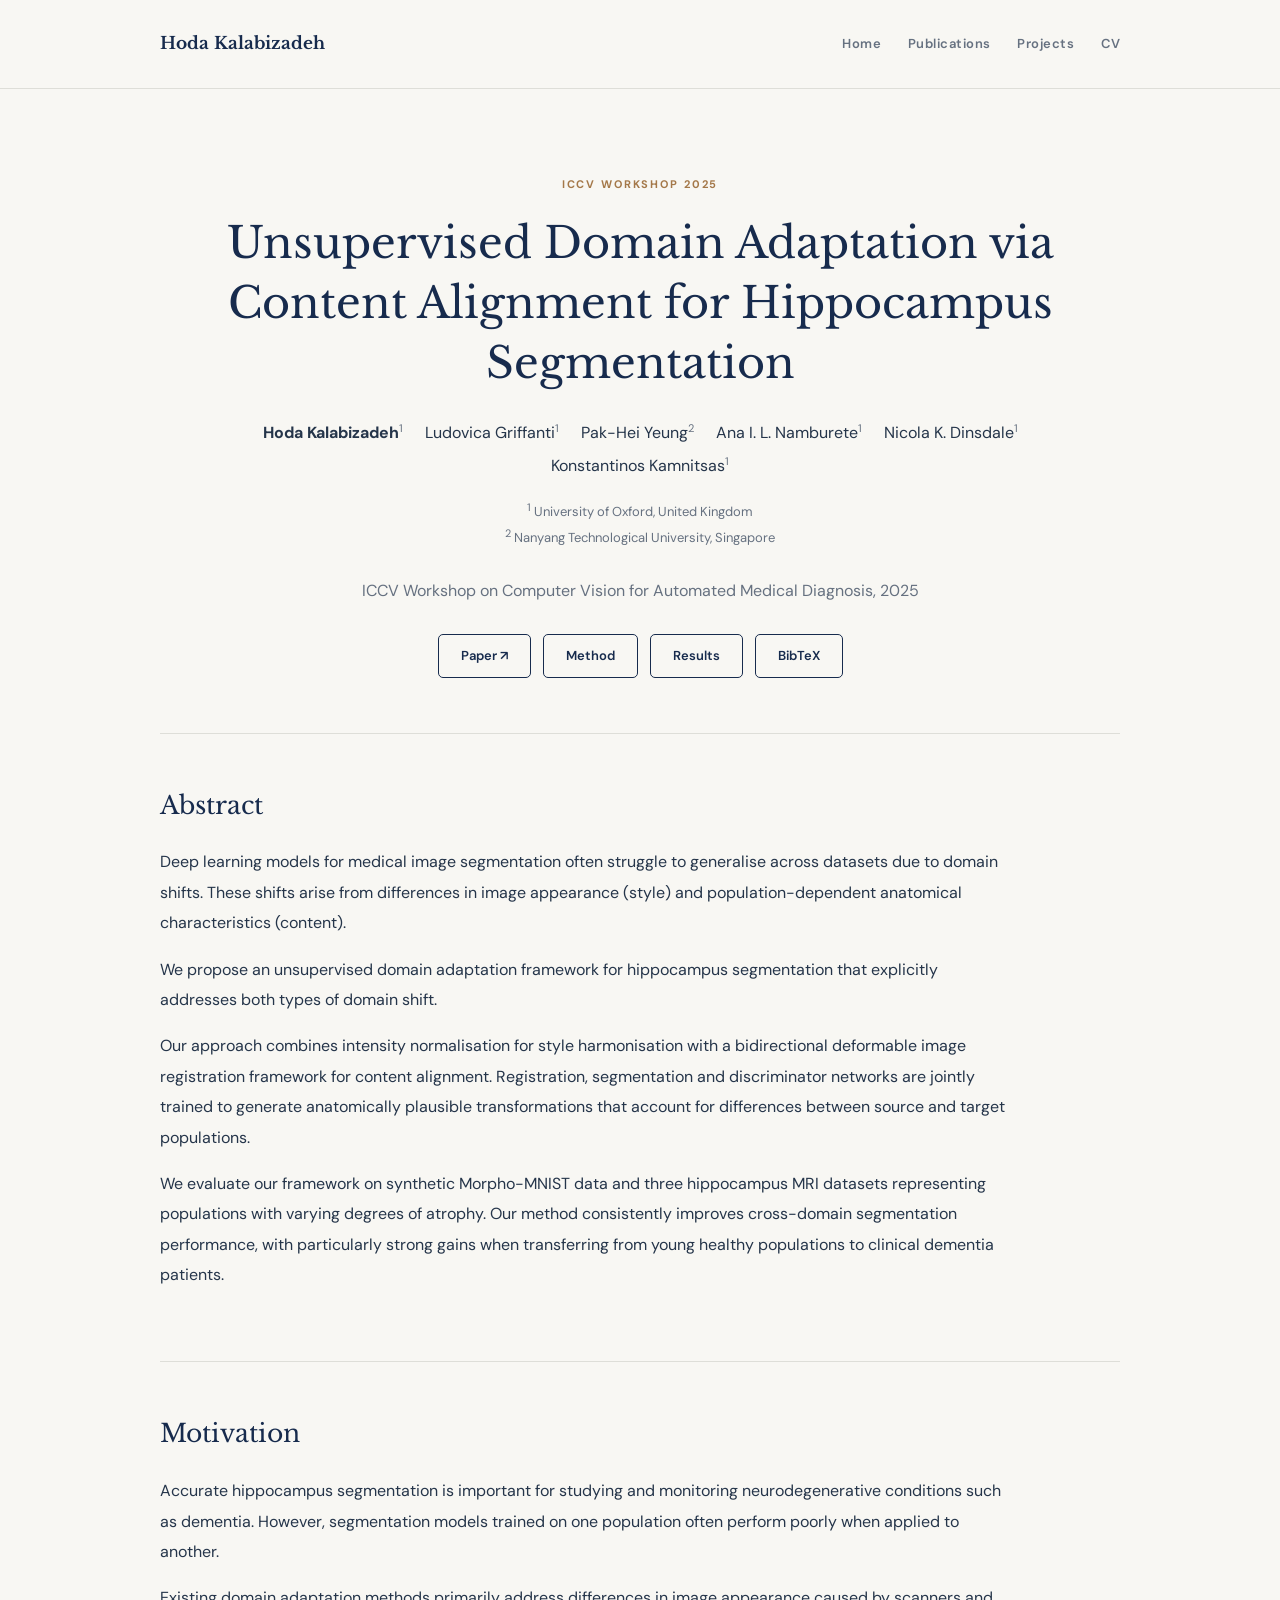
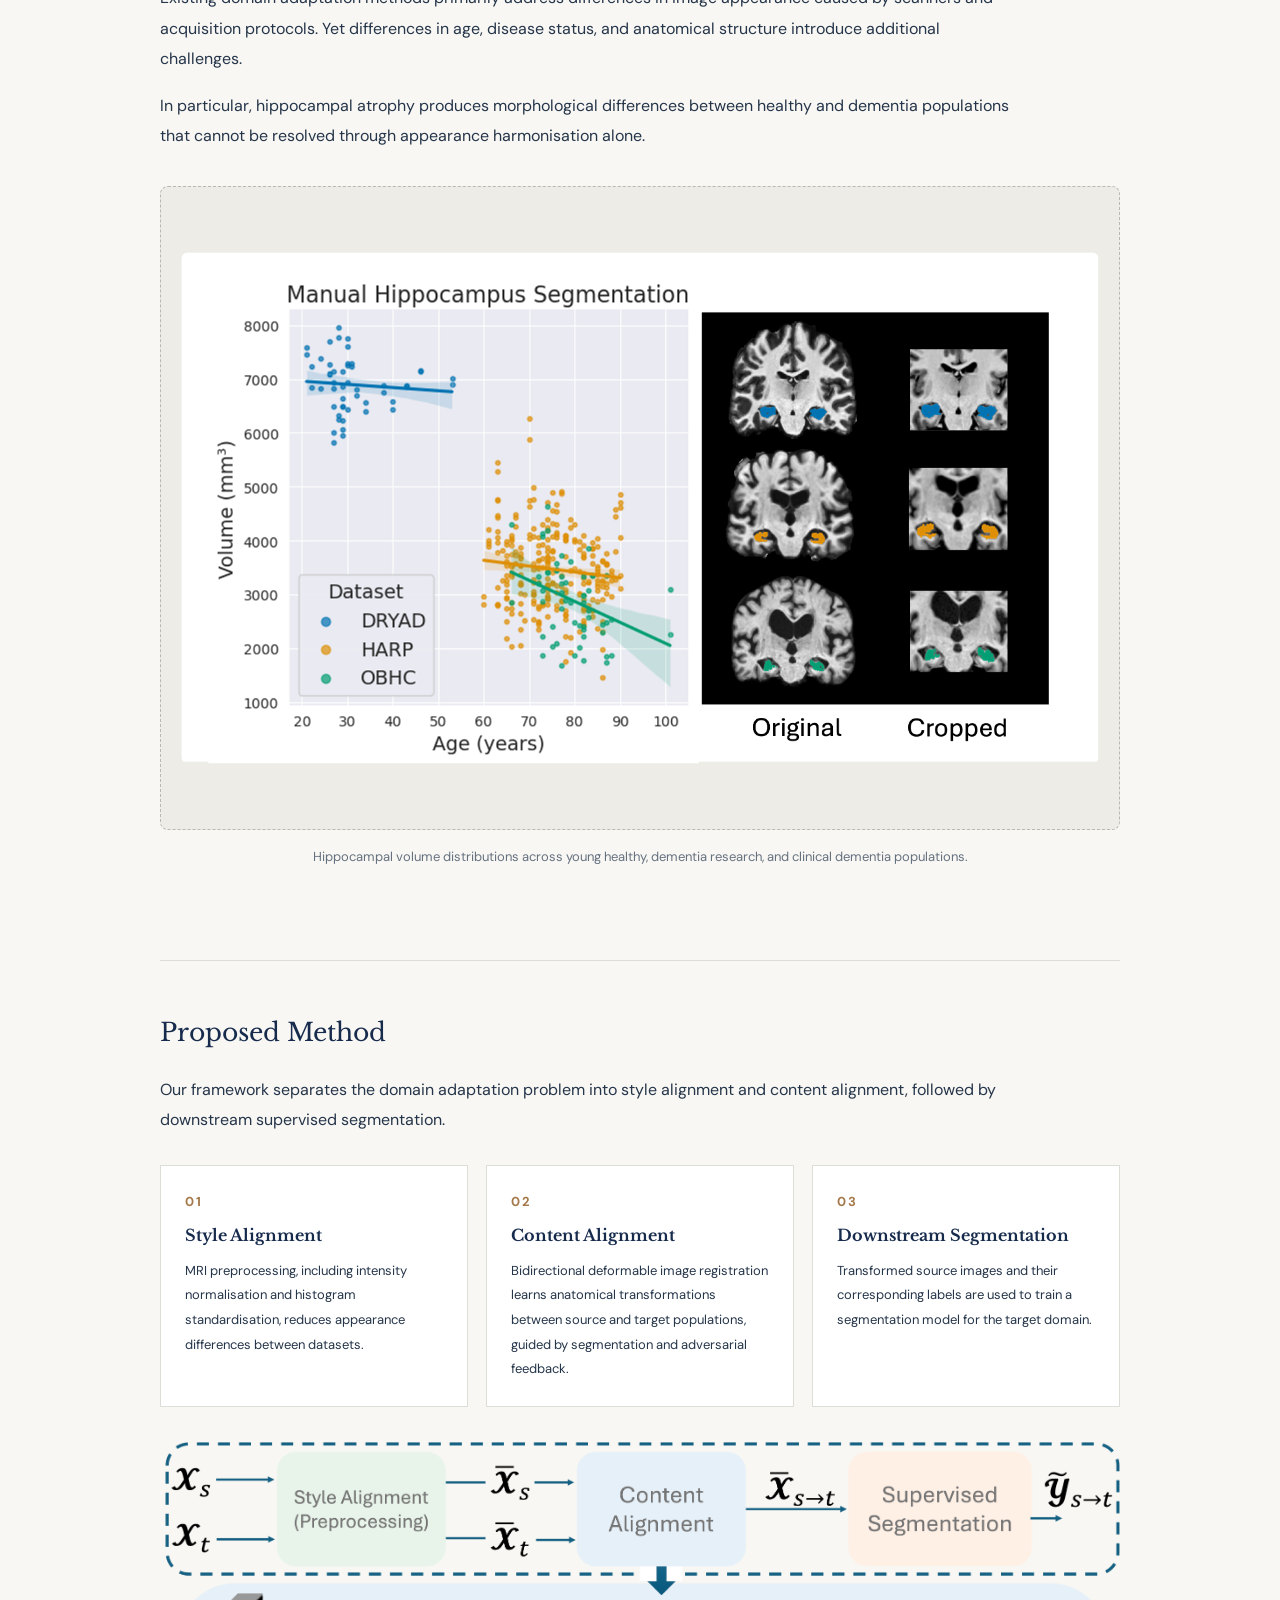
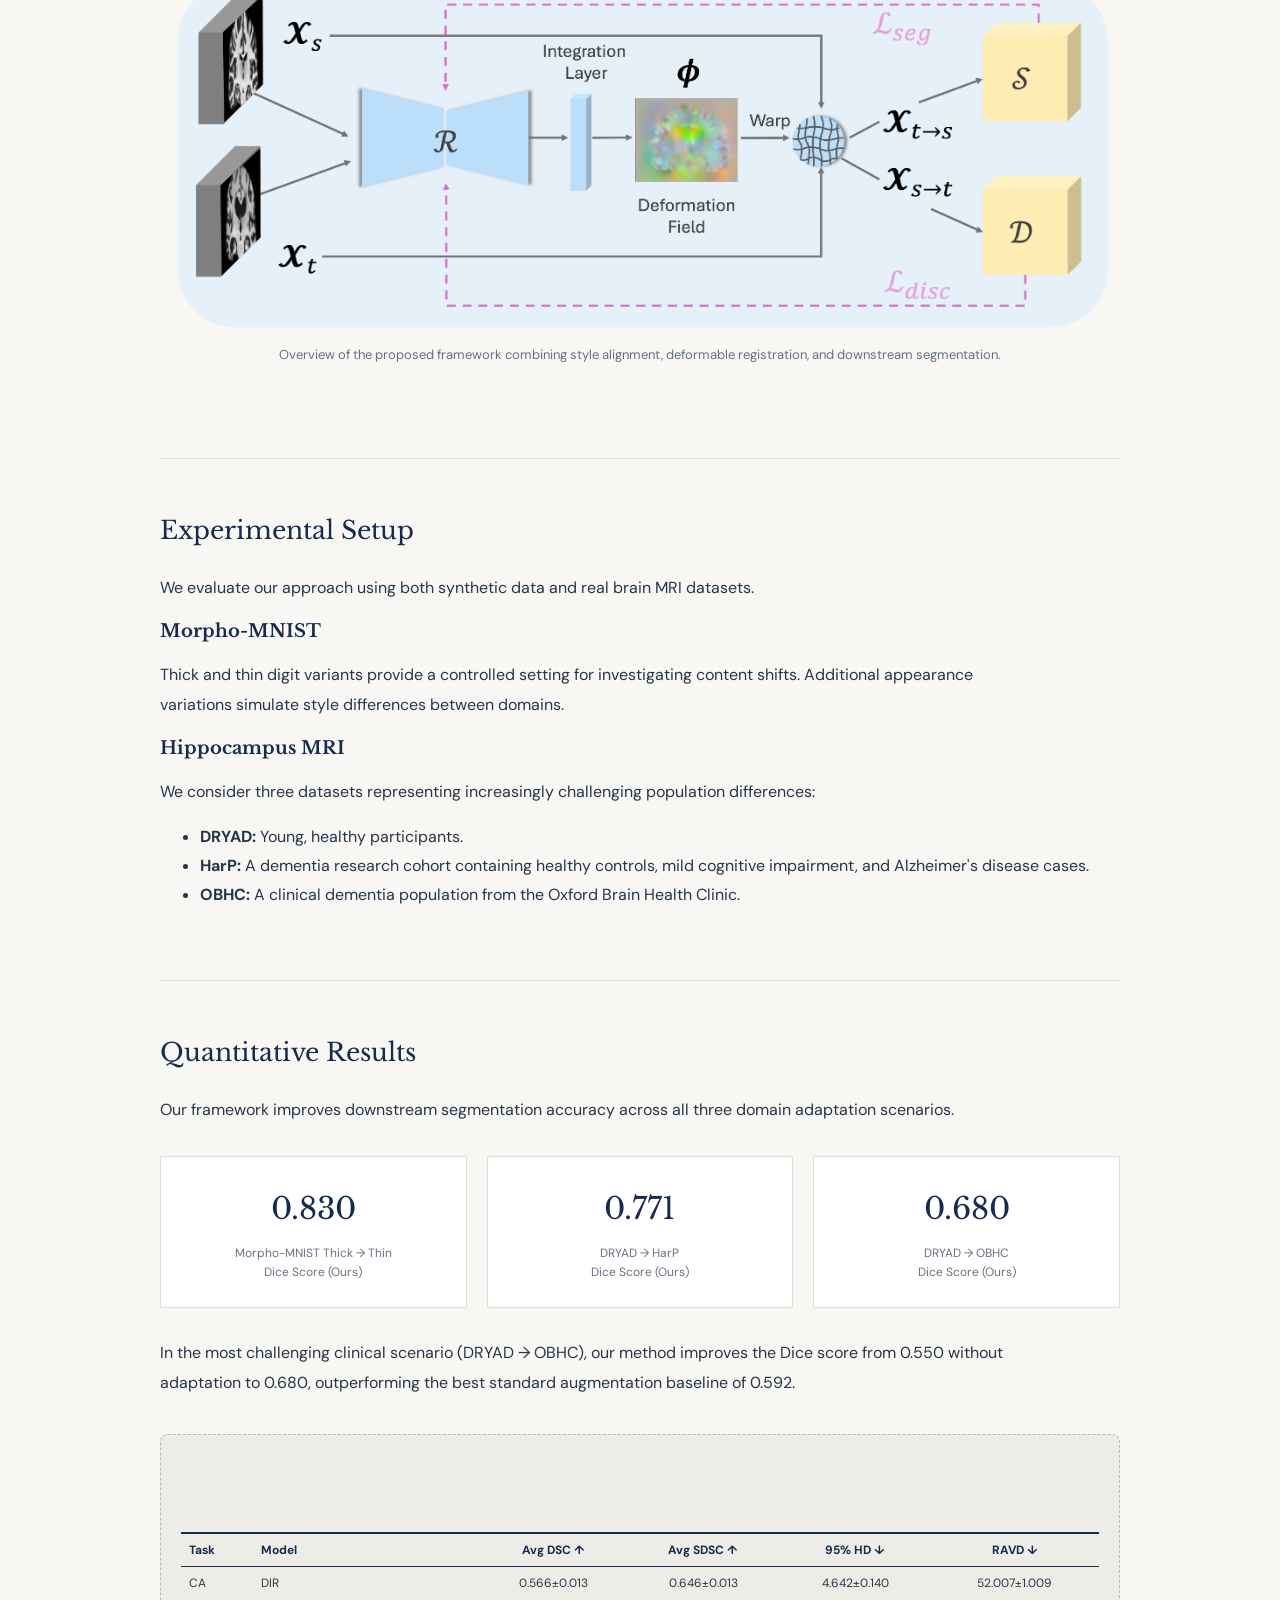
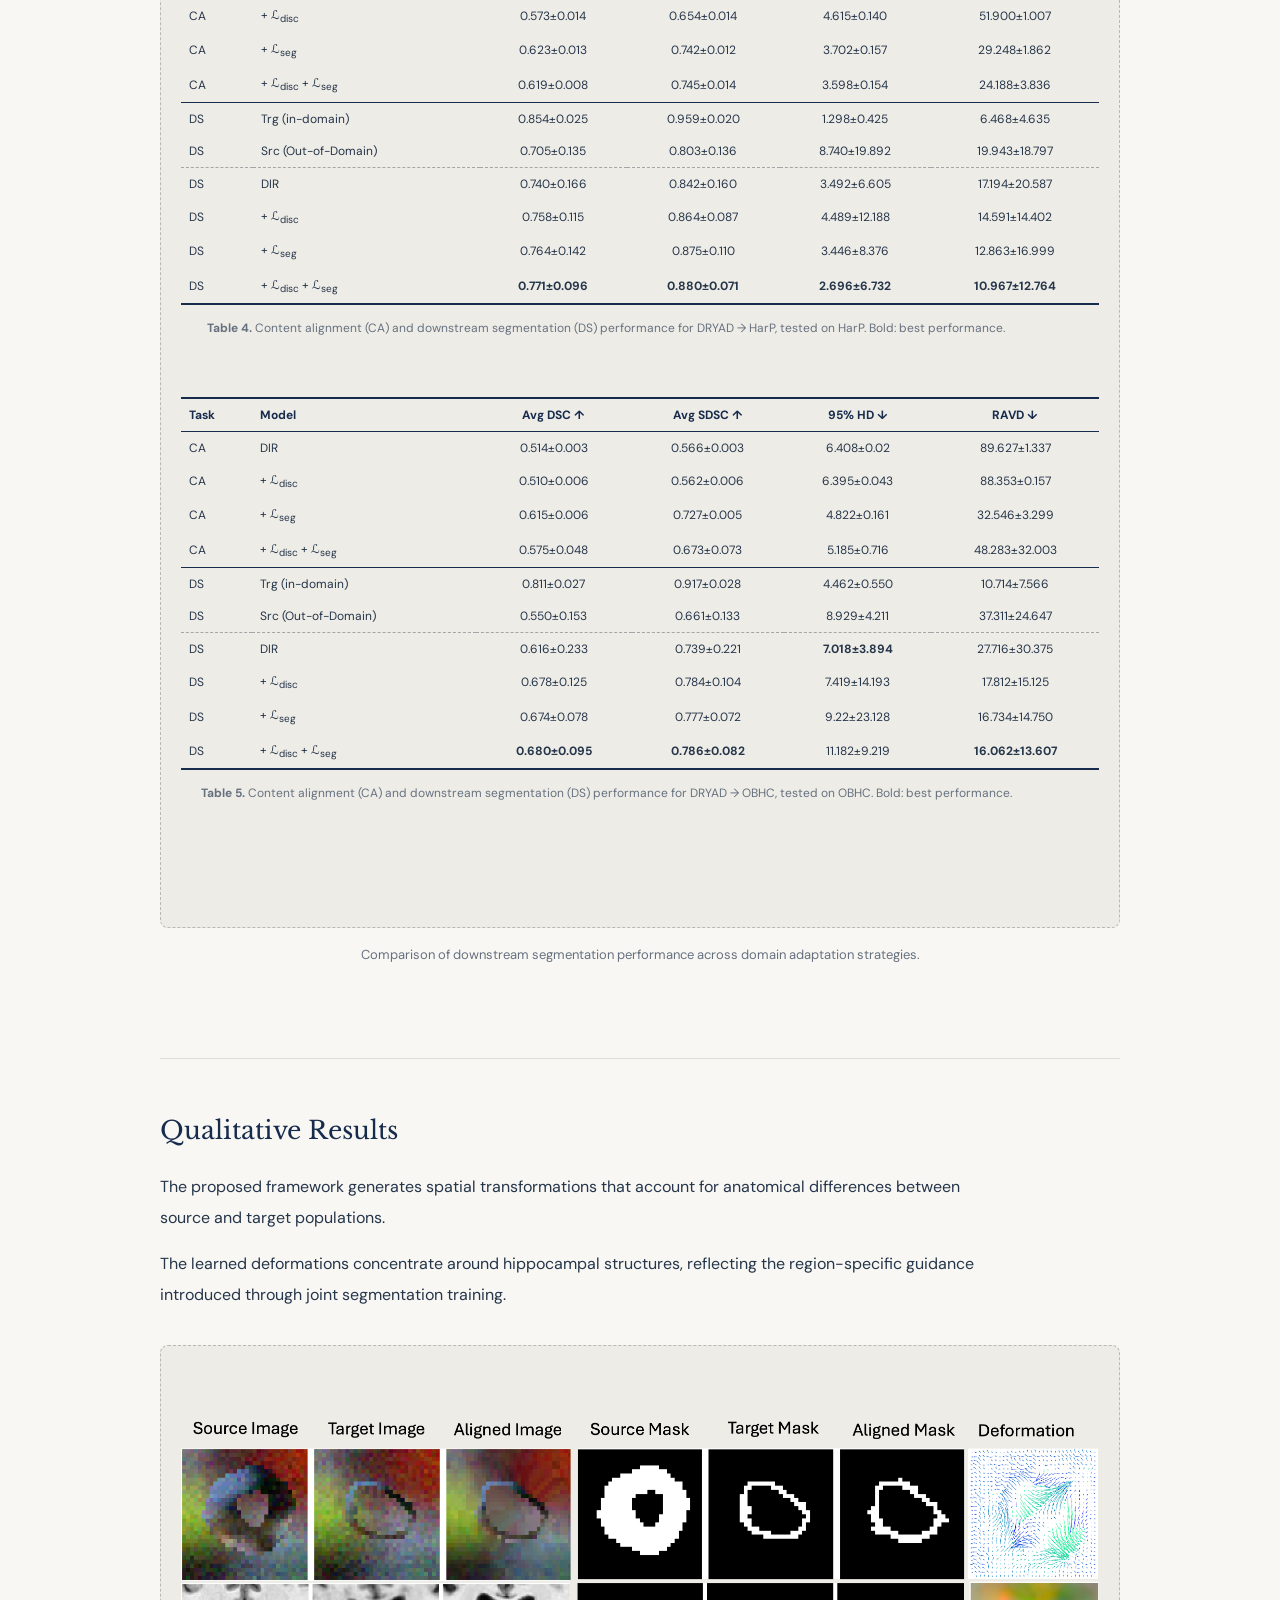
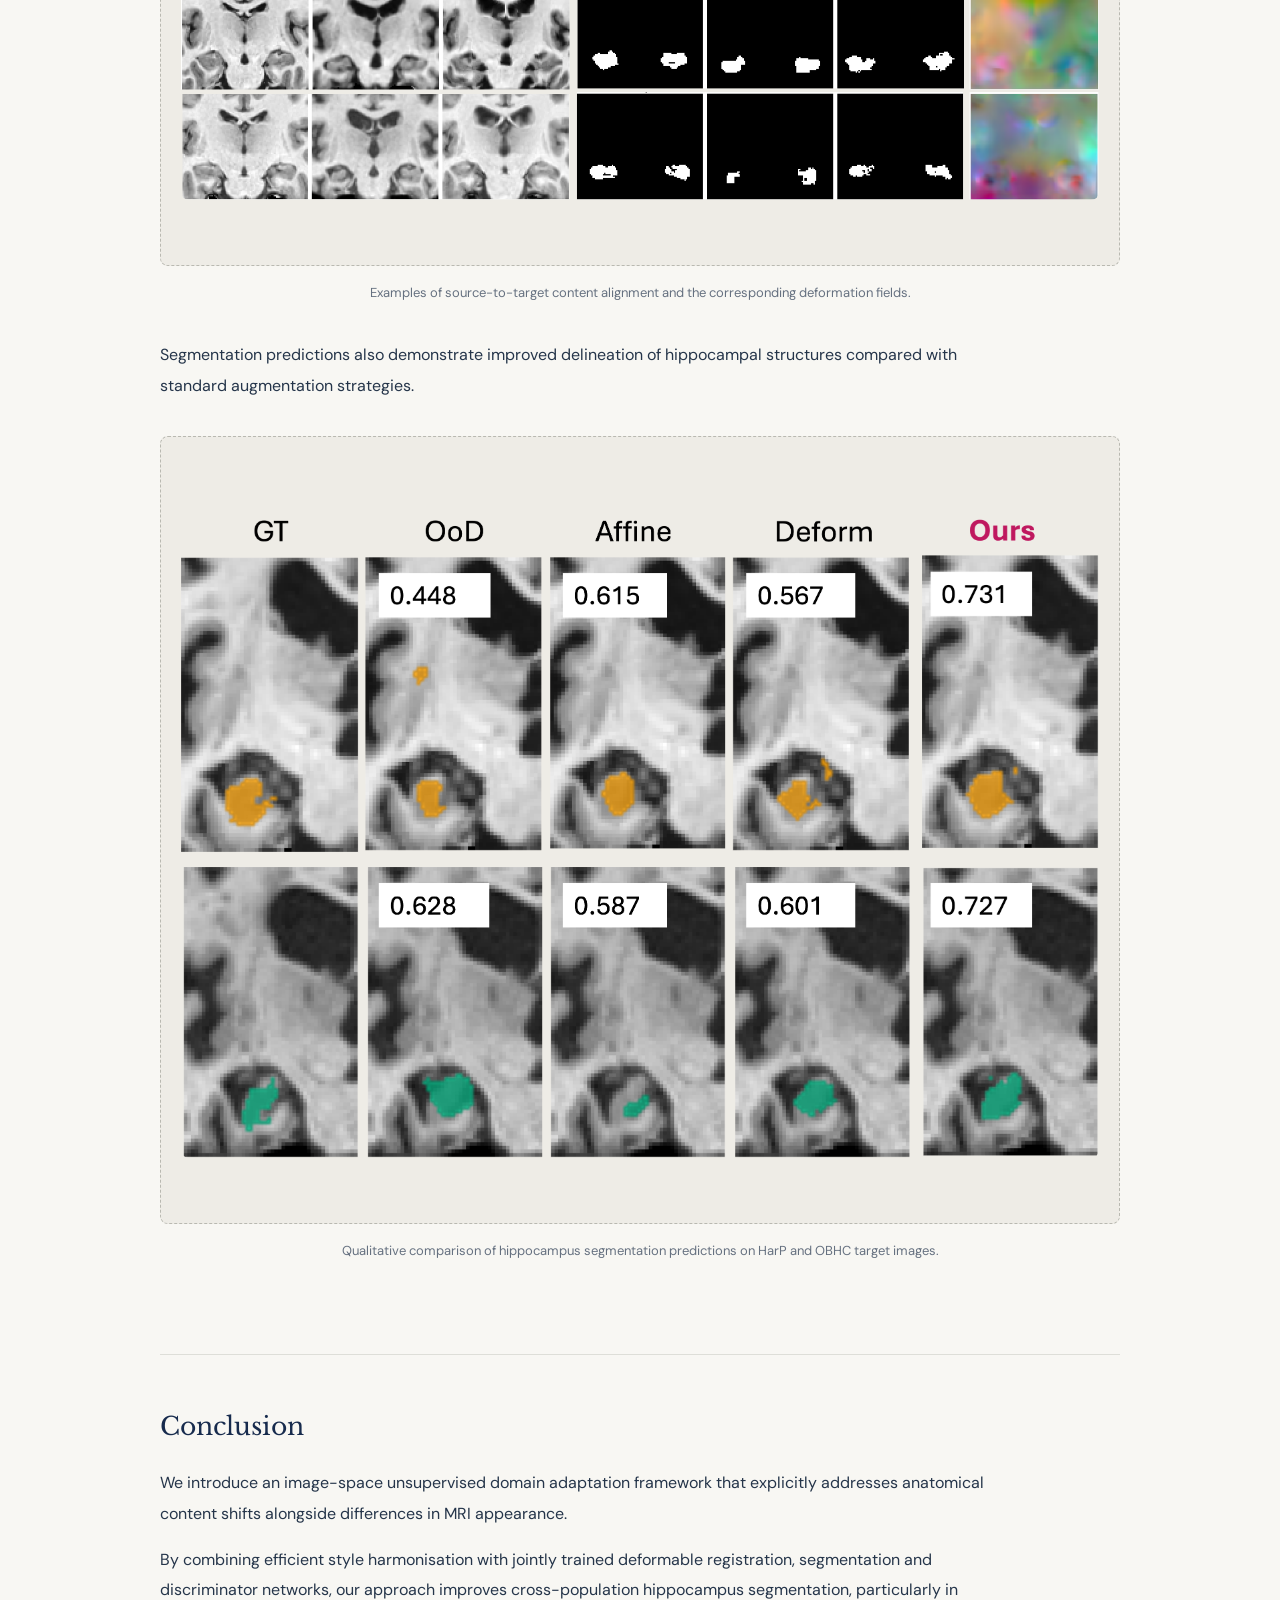
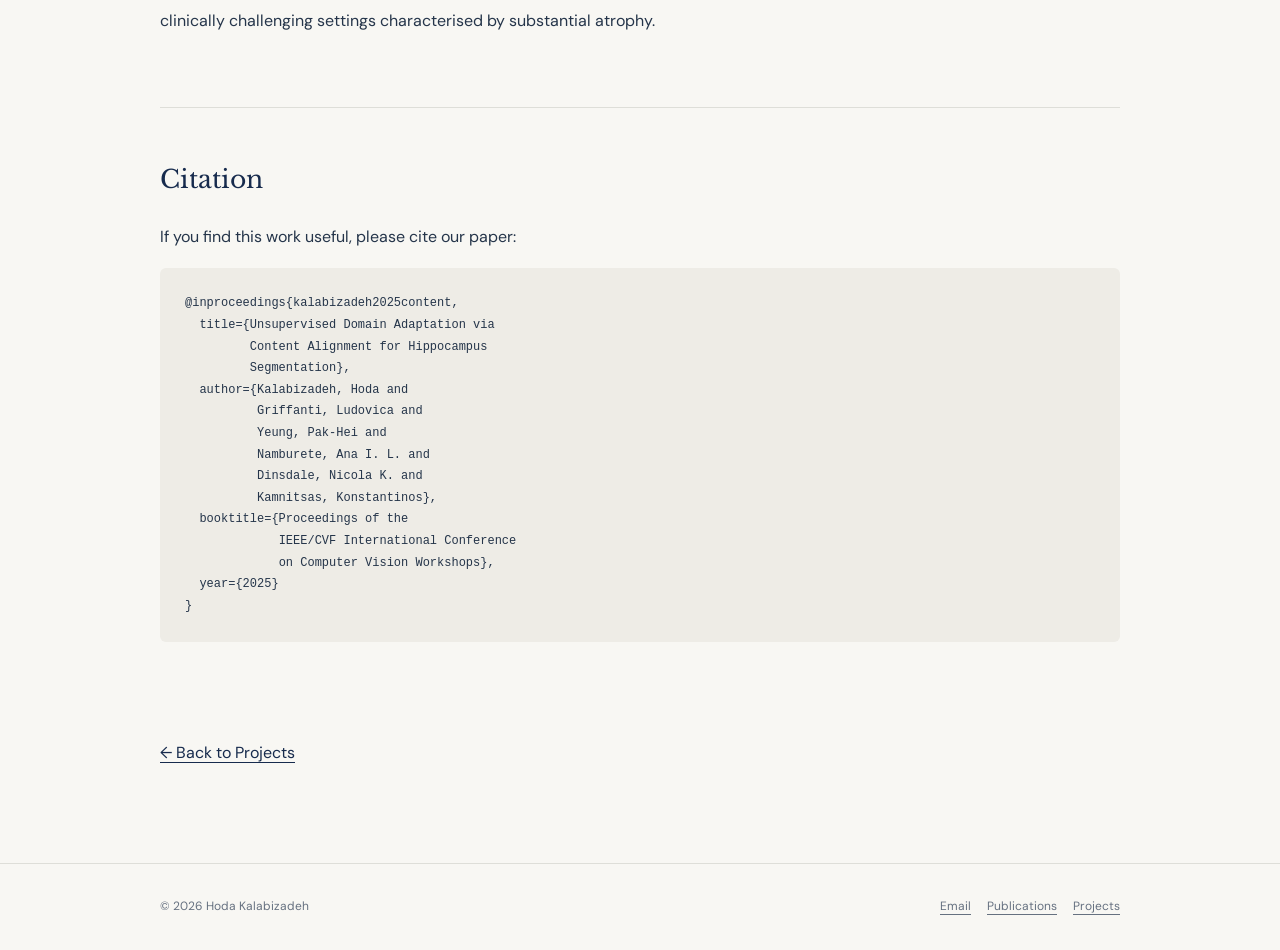
==== projects/content-alignment/index.html @ 26705f6e "Update index.html" ====
<!DOCTYPE html>
<html lang="en">

<head>
  <meta charset="UTF-8">
  <meta name="viewport"
        content="width=device-width, initial-scale=1">

  <meta name="description"
        content="Unsupervised Domain Adaptation via Content Alignment for Hippocampus Segmentation. ICCV Workshop 2025.">

  <title>Content Alignment | Hoda Kalabizadeh</title>

  <!-- Shared website styling -->
  <link rel="stylesheet" href="../../style.css">

  <!-- Project-specific styling -->
  <style>

    .project-header {
      text-align: center;
      padding: 75px 0 55px;
    }

    .project-header h1 {
      max-width: 850px;
      margin: 18px auto 24px;
      font-size: clamp(29px, 4vw, 43px);
      line-height: 1.4;
    }

    .project-authors {
      max-width: 850px;
      margin: 0 auto 16px;
      font-size: 16px;
      line-height: 2;
    }

    .project-authors span {
      display: inline-block;
      margin: 0 9px;
    }

    .project-authors sup {
      font-size: 11px;
      color: var(--muted);
    }

    .project-affiliations {
      color: var(--muted);
      font-size: 13px;
      line-height: 1.8;
      margin: 15px 0 28px;
    }

    .project-links {
      display: flex;
      justify-content: center;
      gap: 12px;
      flex-wrap: wrap;
      margin-top: 28px;
    }

    .project-links a {
      display: inline-block;
      padding: 9px 22px;
      border: 1px solid var(--navy);
      border-radius: 5px;
      text-decoration: none;
      font-size: 13px;
      font-weight: 600;
      transition: 0.2s ease;
    }

    .project-links a:hover {
      background: var(--navy);
      color: white;
    }

    .project-section {
      padding: 55px 0;
      border-top: 1px solid var(--line);
    }

    .project-section h2 {
      margin-bottom: 25px;
    }

    .project-section p {
      max-width: 850px;
      line-height: 1.9;
    }

    .project-figure {
      margin: 35px auto;
      text-align: center;
    }

    .project-figure img {
      display: block;
      width: 100%;
      height: auto;
      object-fit: contain;
      border-radius: 8px;
    }

    .figure-caption {
      font-size: 13px;
      color: var(--muted);
      text-align: center;
      max-width: 800px;
      margin: 15px auto;
      line-height: 1.7;
    }

    /* Displayed until figures are uploaded */

    .figure-placeholder {
      background: #eeece6;
      border: 1px dashed #b9b9b1;
      border-radius: 8px;
      padding: 65px 20px;
      text-align: center;
      color: var(--muted);
      font-size: 14px;
    }

    .result-grid {
      display: grid;
      grid-template-columns: repeat(3, 1fr);
      gap: 20px;
      margin: 30px 0;
    }

    .result-card {
      background: white;
      border: 1px solid var(--line);
      padding: 25px;
      text-align: center;
    }

    .result-number {
      font-family: 'Libre Baskerville', Georgia, serif;
      font-size: 30px;
      color: var(--navy);
      margin-bottom: 8px;
    }

    .result-label {
      font-size: 12px;
      color: var(--muted);
      line-height: 1.6;
    }

    .method-steps {
      display: grid;
      grid-template-columns: repeat(3, 1fr);
      gap: 18px;
      margin: 30px 0;
    }

    .method-step {
      background: white;
      border: 1px solid var(--line);
      padding: 24px;
    }

    .method-step .eyebrow {
      margin: 0 0 10px;
    }

    .method-step h3 {
      font-size: 16px;
      margin-bottom: 12px;
    }

    .method-step p {
      font-size: 13px;
      margin: 0;
    }

    .bibtex {
      background: #eeece6;
      border-radius: 6px;
      padding: 25px;
      overflow-x: auto;
      font-size: 12px;
      line-height: 1.8;
      white-space: pre-wrap;
      overflow-wrap: anywhere;
    }

    @media (max-width: 700px) {
      .project-header {
        padding: 50px 0 35px;
      }

      .project-section {
        padding: 38px 0;
      }

      .result-grid,
      .method-steps {
        grid-template-columns: 1fr;
      }

      .project-authors span {
        margin: 0 5px;
      }
    }

    
    /* ==========================================
       ACADEMIC RESULTS TABLES
       ========================================== */
    
    .paper-table-wrapper {
      width: 100%;
      overflow-x: auto;
      margin: 32px 0 45px;
    }
    
    .paper-table {
      width: 100%;
      border-collapse: collapse;
      font-family: 'DM Sans', Arial, sans-serif;
      font-size: 12px;
      line-height: 1.5;
      font-variant-numeric: tabular-nums;
      white-space: nowrap;
    }
    
    /* Column headings */
    
    .paper-table thead {
      border-bottom: 1px solid var(--navy);
    }
    
    .paper-table th {
      font-weight: 700;
      color: var(--navy);
    }
    
    /* Table cells */
    
    .paper-table th,
    .paper-table td {
      padding: 7px 8px;
      text-align: center;
      vertical-align: middle;
    }
    
    /* Left-align model names */
    
    .paper-table th:nth-child(2),
    .paper-table td:nth-child(2) {
      text-align: left;
    }
    
    /* Separator between CA and DS */
    
    .paper-table .group-divider td {
      border-top: 1px solid var(--navy);
    }
    
    /* Dashed separator within DS */
    
    .paper-table .dashed-divider td {
      border-top: 1px dashed #a5a5a5;
    }
    
    /* Bottom rule */
    
    .paper-table tbody tr:last-child td {
      border-bottom: 1px solid var(--navy);
    }
    
    /* Highlight best results */
    
    .paper-table .best {
      font-weight: 700;
    }
    
    /* Mathematical loss symbols */
    
    .paper-table .loss {
      font-family: Georgia, serif;
      font-style: italic;
    }
    
    /* Captions */
    
    .paper-table-caption {
      font-size: 12px;
      color: var(--muted);
      text-align: center;
      line-height: 1.7;
      margin-top: 12px;
    }
    
    @media (max-width: 700px) {
      .paper-table {
        font-size: 11px;
      }
    
      .paper-table th,
      .paper-table td {
        padding: 6px;
      }
    }

  </style>
</head>

<body>

  <!-- NAVIGATION -->

  <header class="site-header">
    <nav class="container nav"
         aria-label="Main navigation">

      <a class="brand" href="../index.html">
        Hoda Kalabizadeh
      </a>

      <div class="nav-links">
        <a href="../../index.html">Home</a>
        <a href="../../publications.html">Publications</a>
        <a href="../../projects.html">Projects</a>
        <a href="../../cv.html">CV</a>
      </div>

    </nav>
  </header>


  <main class="container">

    <!-- ====================================
         PAPER HEADER
         ==================================== -->

    <section class="project-header">

      <p class="eyebrow">
        ICCV Workshop 2025
      </p>

      <h1>
        Unsupervised Domain Adaptation via
        Content Alignment for Hippocampus
        Segmentation
      </h1>

      <div class="project-authors">
        <span><strong>Hoda Kalabizadeh</strong><sup>1</sup></span>
        <span>Ludovica Griffanti<sup>1</sup></span>
        <span>Pak-Hei Yeung<sup>2</sup></span>
        <span>Ana I. L. Namburete<sup>1</sup></span>
        <span>Nicola K. Dinsdale<sup>1</sup></span>
        <span>Konstantinos Kamnitsas<sup>1</sup></span>
      </div>

      <div class="project-affiliations">
        <div>
          <sup>1</sup> University of Oxford,
          United Kingdom
        </div>

        <div>
          <sup>2</sup> Nanyang Technological University,
          Singapore
        </div>
      </div>

      <p class="muted">
        ICCV Workshop on Computer Vision for
        Automated Medical Diagnosis, 2025
      </p>

      <div class="project-links">

        <a href="https://ieeexplore.ieee.org/abstract/document/11374476"
           target="_blank"
           rel="noopener noreferrer">
          Paper ↗
        </a>

        <a href="#method">
          Method
        </a>

        <a href="#results">
          Results
        </a>

        <a href="#citation">
          BibTeX
        </a>

      </div>

    </section>


    <!-- ====================================
         TEASER FIGURE
         ==================================== -->
<!-- 
    <section class="project-section">

      <div class="project-figure">
        <img
          src="framework.png"
          alt="Architecture of the proposed content alignment framework"
          loading="lazy"
        >
      
        <p class="figure-caption">
          Overview of the proposed framework combining
          style alignment, deformable registration,
          and downstream segmentation.
        </p>
      </div> -->

    </section>


    <!-- ====================================
         ABSTRACT
         ==================================== -->

    <section class="project-section" id="abstract">

      <h2>Abstract</h2>

      <p>
        Deep learning models for medical image
        segmentation often struggle to generalise
        across datasets due to domain shifts.
        These shifts arise from differences in
        image appearance (style) and
        population-dependent anatomical
        characteristics (content).
      </p>

      <p>
        We propose an unsupervised domain adaptation
        framework for hippocampus segmentation
        that explicitly addresses both types
        of domain shift.
      </p>

      <p>
        Our approach combines intensity
        normalisation for style harmonisation
        with a bidirectional deformable image
        registration framework for content alignment.
        Registration, segmentation and discriminator
        networks are jointly trained to generate
        anatomically plausible transformations
        that account for differences between
        source and target populations.
      </p>

      <p>
        We evaluate our framework on synthetic
        Morpho-MNIST data and three hippocampus
        MRI datasets representing populations
        with varying degrees of atrophy.
        Our method consistently improves
        cross-domain segmentation performance,
        with particularly strong gains when
        transferring from young healthy
        populations to clinical dementia patients.
      </p>

    </section>


    <!-- ====================================
         MOTIVATION
         ==================================== -->

    <section class="project-section" id="motivation">

      <h2>Motivation</h2>

      <p>
        Accurate hippocampus segmentation is
        important for studying and monitoring
        neurodegenerative conditions such as
        dementia. However, segmentation models
        trained on one population often
        perform poorly when applied to another.
      </p>

      <p>
        Existing domain adaptation methods
        primarily address differences in
        image appearance caused by scanners
        and acquisition protocols.
        Yet differences in age, disease status,
        and anatomical structure introduce
        additional challenges.
      </p>

      <p>
        In particular, hippocampal atrophy
        produces morphological differences
        between healthy and dementia
        populations that cannot be resolved
        through appearance harmonisation alone.
      </p>

      <div class="project-figure">

        <!-- Suggested: Figure 1 from your paper -->

        <div class="figure-placeholder">
          <img src="brains_all_cropped.png" alt="Hippocampal volume comparison">
        </div>

        <p class="figure-caption">
          Hippocampal volume distributions
          across young healthy, dementia research,
          and clinical dementia populations.
        </p>

      </div>

    </section>


    <!-- ====================================
         METHODOLOGY
         ==================================== -->

    <section class="project-section" id="method">

      <h2>Proposed Method</h2>

      <p>
        Our framework separates the domain
        adaptation problem into style alignment
        and content alignment, followed by
        downstream supervised segmentation.
      </p>

      <div class="method-steps">

        <div class="method-step">
          <p class="eyebrow">01</p>
          <h3>Style Alignment</h3>
          <p>
            MRI preprocessing, including
            intensity normalisation and
            histogram standardisation,
            reduces appearance differences
            between datasets.
          </p>
        </div>

        <div class="method-step">
          <p class="eyebrow">02</p>
          <h3>Content Alignment</h3>
          <p>
            Bidirectional deformable image
            registration learns anatomical
            transformations between
            source and target populations,
            guided by segmentation and
            adversarial feedback.
          </p>
        </div>

        <div class="method-step">
          <p class="eyebrow">03</p>
          <h3>Downstream Segmentation</h3>
          <p>
            Transformed source images and
            their corresponding labels are
            used to train a segmentation
            model for the target domain.
          </p>
        </div>

      </div>

      <div class="project-figure">
        <img
          src="framework.png"
          alt="Architecture of the proposed content alignment framework"
          loading="lazy"
        >
      
        <p class="figure-caption">
          Overview of the proposed framework combining
          style alignment, deformable registration,
          and downstream segmentation.
        </p>
      </div>

    </section>


    <!-- ====================================
         EXPERIMENTAL SETUP
         ==================================== -->

    <section class="project-section">

      <h2>Experimental Setup</h2>

      <p>
        We evaluate our approach using
        both synthetic data and real
        brain MRI datasets.
      </p>

      <h3>Morpho-MNIST</h3>

      <p>
        Thick and thin digit variants
        provide a controlled setting for
        investigating content shifts.
        Additional appearance variations
        simulate style differences
        between domains.
      </p>

      <h3>Hippocampus MRI</h3>

      <p>
        We consider three datasets
        representing increasingly
        challenging population differences:
      </p>

      <ul>
        <li>
          <strong>DRYAD:</strong>
          Young, healthy participants.
        </li>

        <li>
          <strong>HarP:</strong>
          A dementia research cohort
          containing healthy controls,
          mild cognitive impairment,
          and Alzheimer's disease cases.
        </li>

        <li>
          <strong>OBHC:</strong>
          A clinical dementia population
          from the Oxford Brain Health Clinic.
        </li>
      </ul>

    </section>


    <!-- ====================================
         QUANTITATIVE RESULTS
         ==================================== -->

    <section class="project-section" id="results">

      <h2>Quantitative Results</h2>

      <p>
        Our framework improves downstream
        segmentation accuracy across
        all three domain adaptation scenarios.
      </p>

      <div class="result-grid">

        <div class="result-card">
          <div class="result-number">0.830</div>
          <div class="result-label">
            Morpho-MNIST Thick → Thin
            <br>
            Dice Score (Ours)
          </div>
        </div>

        <div class="result-card">
          <div class="result-number">0.771</div>
          <div class="result-label">
            DRYAD → HarP
            <br>
            Dice Score (Ours)
          </div>
        </div>

        <div class="result-card">
          <div class="result-number">0.680</div>
          <div class="result-label">
            DRYAD → OBHC
            <br>
            Dice Score (Ours)
          </div>
        </div>

      </div>

      <p>
        In the most challenging clinical
        scenario (DRYAD → OBHC),
        our method improves the Dice score
        from 0.550 without adaptation to
        0.680, outperforming the best
        standard augmentation baseline
        of 0.592.
      </p>

      <div class="project-figure">

        <!-- Add your quantitative results figure -->

        <div class="figure-placeholder">
          
          <!-- ======================================
               TABLE 4: DRYAD TO HARP
               ====================================== -->
          
          <div class="paper-table-wrapper">
          
            <table class="paper-table">
          
              <thead>
                <tr>
                  <th>Task</th>
                  <th>Model</th>
                  <th>Avg DSC ↑</th>
                  <th>Avg SDSC ↑</th>
                  <th>95% HD ↓</th>
                  <th>RAVD ↓</th>
                </tr>
              </thead>
          
              <tbody>
          
                <!-- CONTENT ALIGNMENT -->
          
                <tr>
                  <td>CA</td>
                  <td>DIR</td>
                  <td>0.566±0.013</td>
                  <td>0.646±0.013</td>
                  <td>4.642±0.140</td>
                  <td>52.007±1.009</td>
                </tr>
          
                <tr>
                  <td>CA</td>
                  <td>+ ℒ<sub>disc</sub></td>
                  <td>0.573±0.014</td>
                  <td>0.654±0.014</td>
                  <td>4.615±0.140</td>
                  <td>51.900±1.007</td>
                </tr>
          
                <tr>
                  <td>CA</td>
                  <td>+ ℒ<sub>seg</sub></td>
                  <td>0.623±0.013</td>
                  <td>0.742±0.012</td>
                  <td>3.702±0.157</td>
                  <td>29.248±1.862</td>
                </tr>
          
                <tr>
                  <td>CA</td>
                  <td>
                    + ℒ<sub>disc</sub>
                    + ℒ<sub>seg</sub>
                  </td>
                  <td>0.619±0.008</td>
                  <td>0.745±0.014</td>
                  <td>3.598±0.154</td>
                  <td>24.188±3.836</td>
                </tr>
          
                <!-- DOWNSTREAM SEGMENTATION -->
          
                <tr class="group-divider">
                  <td>DS</td>
                  <td>Trg (in-domain)</td>
                  <td>0.854±0.025</td>
                  <td>0.959±0.020</td>
                  <td>1.298±0.425</td>
                  <td>6.468±4.635</td>
                </tr>
          
                <tr>
                  <td>DS</td>
                  <td>Src (Out-of-Domain)</td>
                  <td>0.705±0.135</td>
                  <td>0.803±0.136</td>
                  <td>8.740±19.892</td>
                  <td>19.943±18.797</td>
                </tr>
          
                <tr class="dashed-divider">
                  <td>DS</td>
                  <td>DIR</td>
                  <td>0.740±0.166</td>
                  <td>0.842±0.160</td>
                  <td>3.492±6.605</td>
                  <td>17.194±20.587</td>
                </tr>
          
                <tr>
                  <td>DS</td>
                  <td>+ ℒ<sub>disc</sub></td>
                  <td>0.758±0.115</td>
                  <td>0.864±0.087</td>
                  <td>4.489±12.188</td>
                  <td>14.591±14.402</td>
                </tr>
          
                <tr>
                  <td>DS</td>
                  <td>+ ℒ<sub>seg</sub></td>
                  <td>0.764±0.142</td>
                  <td>0.875±0.110</td>
                  <td>3.446±8.376</td>
                  <td>12.863±16.999</td>
                </tr>
          
                <tr>
                  <td>DS</td>
                  <td>
                    + ℒ<sub>disc</sub>
                    + ℒ<sub>seg</sub>
                  </td>
                  <td class="best">0.771±0.096</td>
                  <td class="best">0.880±0.071</td>
                  <td class="best">2.696±6.732</td>
                  <td class="best">10.967±12.764</td>
                </tr>
          
              </tbody>
          
            </table>
          
            <p class="paper-table-caption">
              <strong>Table 4.</strong>
              Content alignment (CA) and downstream
              segmentation (DS) performance for
              DRYAD → HarP, tested on HarP.
              Bold: best performance.
            </p>
          
          </div>

          
            <!-- ======================================
                 TABLE 5: DRYAD TO OBHC
                 ====================================== -->
            
            <div class="paper-table-wrapper">
            
              <table class="paper-table">
            
                <thead>
                  <tr>
                    <th>Task</th>
                    <th>Model</th>
                    <th>Avg DSC ↑</th>
                    <th>Avg SDSC ↑</th>
                    <th>95% HD ↓</th>
                    <th>RAVD ↓</th>
                  </tr>
                </thead>
            
                <tbody>
            
                  <!-- CONTENT ALIGNMENT -->
            
                  <tr>
                    <td>CA</td>
                    <td>DIR</td>
                    <td>0.514±0.003</td>
                    <td>0.566±0.003</td>
                    <td>6.408±0.02</td>
                    <td>89.627±1.337</td>
                  </tr>
            
                  <tr>
                    <td>CA</td>
                    <td>+ ℒ<sub>disc</sub></td>
                    <td>0.510±0.006</td>
                    <td>0.562±0.006</td>
                    <td>6.395±0.043</td>
                    <td>88.353±0.157</td>
                  </tr>
            
                  <tr>
                    <td>CA</td>
                    <td>+ ℒ<sub>seg</sub></td>
                    <td>0.615±0.006</td>
                    <td>0.727±0.005</td>
                    <td>4.822±0.161</td>
                    <td>32.546±3.299</td>
                  </tr>
            
                  <tr>
                    <td>CA</td>
                    <td>
                      + ℒ<sub>disc</sub>
                      + ℒ<sub>seg</sub>
                    </td>
                    <td>0.575±0.048</td>
                    <td>0.673±0.073</td>
                    <td>5.185±0.716</td>
                    <td>48.283±32.003</td>
                  </tr>
            
                  <!-- DOWNSTREAM SEGMENTATION -->
            
                  <tr class="group-divider">
                    <td>DS</td>
                    <td>Trg (in-domain)</td>
                    <td>0.811±0.027</td>
                    <td>0.917±0.028</td>
                    <td>4.462±0.550</td>
                    <td>10.714±7.566</td>
                  </tr>
            
                  <tr>
                    <td>DS</td>
                    <td>Src (Out-of-Domain)</td>
                    <td>0.550±0.153</td>
                    <td>0.661±0.133</td>
                    <td>8.929±4.211</td>
                    <td>37.311±24.647</td>
                  </tr>
            
                  <tr class="dashed-divider">
                    <td>DS</td>
                    <td>DIR</td>
                    <td>0.616±0.233</td>
                    <td>0.739±0.221</td>
                    <td class="best">7.018±3.894</td>
                    <td>27.716±30.375</td>
                  </tr>
            
                  <tr>
                    <td>DS</td>
                    <td>+ ℒ<sub>disc</sub></td>
                    <td>0.678±0.125</td>
                    <td>0.784±0.104</td>
                    <td>7.419±14.193</td>
                    <td>17.812±15.125</td>
                  </tr>
            
                  <tr>
                    <td>DS</td>
                    <td>+ ℒ<sub>seg</sub></td>
                    <td>0.674±0.078</td>
                    <td>0.777±0.072</td>
                    <td>9.22±23.128</td>
                    <td>16.734±14.750</td>
                  </tr>
            
                  <tr>
                    <td>DS</td>
                    <td>
                      + ℒ<sub>disc</sub>
                      + ℒ<sub>seg</sub>
                    </td>
                    <td class="best">0.680±0.095</td>
                    <td class="best">0.786±0.082</td>
                    <td>11.182±9.219</td>
                    <td class="best">16.062±13.607</td>
                  </tr>
            
                </tbody>
            
              </table>
            
              <p class="paper-table-caption">
                <strong>Table 5.</strong>
                Content alignment (CA) and downstream
                segmentation (DS) performance for
                DRYAD → OBHC, tested on OBHC.
                Bold: best performance.
              </p>
            
            </div>


          

        </div>

        <p class="figure-caption">
          Comparison of downstream
          segmentation performance across
          domain adaptation strategies.
        </p>

      </div>

    </section>


    <!-- ====================================
         QUALITATIVE RESULTS
         ==================================== -->

    <section class="project-section">

      <h2>Qualitative Results</h2>

      <p>
        The proposed framework generates
        spatial transformations that account
        for anatomical differences between
        source and target populations.
      </p>

      <p>
        The learned deformations concentrate
        around hippocampal structures,
        reflecting the region-specific
        guidance introduced through
        joint segmentation training.
      </p>

      <div class="project-figure">

        <!-- Suggested: Figure 4 -->

        <div class="figure-placeholder">
          <img src="reg_aligned.png" alt="Content Alignment comparison">
        </div>

        <p class="figure-caption">
          Examples of source-to-target
          content alignment and the
          corresponding deformation fields.
        </p>

      </div>

      <p>
        Segmentation predictions also
        demonstrate improved delineation
        of hippocampal structures compared
        with standard augmentation strategies.
      </p>

      <div class="project-figure">

        <!-- Suggested: Figure 5 -->

        <div class="figure-placeholder">
          <img src="seg_red.png" alt="Segmentation comparison">
        </div>

        <p class="figure-caption">
          Qualitative comparison of
          hippocampus segmentation
          predictions on HarP and OBHC
          target images.
        </p>

      </div>

    </section>


    <!-- ====================================
         CONCLUSION
         ==================================== -->

    <section class="project-section">

      <h2>Conclusion</h2>

      <p>
        We introduce an image-space
        unsupervised domain adaptation
        framework that explicitly addresses
        anatomical content shifts alongside
        differences in MRI appearance.
      </p>

      <p>
        By combining efficient style
        harmonisation with jointly trained
        deformable registration,
        segmentation and discriminator
        networks, our approach improves
        cross-population hippocampus
        segmentation, particularly in
        clinically challenging settings
        characterised by substantial atrophy.
      </p>

    </section>


    <!-- ====================================
         CITATION
         ==================================== -->

    <section class="project-section" id="citation">

      <h2>Citation</h2>

      <p>
        If you find this work useful,
        please cite our paper:
      </p>

      <pre class="bibtex"><code>@inproceedings{kalabizadeh2025content,
  title={Unsupervised Domain Adaptation via
         Content Alignment for Hippocampus
         Segmentation},
  author={Kalabizadeh, Hoda and
          Griffanti, Ludovica and
          Yeung, Pak-Hei and
          Namburete, Ana I. L. and
          Dinsdale, Nicola K. and
          Kamnitsas, Konstantinos},
  booktitle={Proceedings of the
             IEEE/CVF International Conference
             on Computer Vision Workshops},
  year={2025}
}</code></pre>

    </section>

    <a class="back" href="../projects.html">
      ← Back to Projects
    </a>

  </main>


  <!-- FOOTER -->

  <footer class="site-footer">

    <div class="container footer-inner">

      <span>© 2026 Hoda Kalabizadeh</span>

      <div class="social">

        <a href="mailto:hoda.kalabizadeh@cs.ox.ac.uk">
          Email
        </a>

        <a href="../publications.html">
          Publications
        </a>

        <a href="../projects.html">
          Projects
        </a>

      </div>

    </div>

  </footer>

</body>
</html>
---- style.css ----
/* ==========================================
   HODA KALABIZADEH
   Academic Research Website
   ========================================== */

/* ------------------------------------------
   1. FONTS
   ------------------------------------------ */

@import url('https://fonts.googleapis.com/css2?family=DM+Sans:wght@400;500;600;700&family=Libre+Baskerville:wght@400;700&display=swap');


/* ------------------------------------------
   2. COLOUR PALETTE
   ------------------------------------------ */

:root {
  --navy: #172b4d;
  --ink: #25354a;
  --muted: #667180;
  --bronze: #a47849;
  --cream: #f8f7f3;
  --line: #deded8;
  --white: #fff;
}


/* ------------------------------------------
   3. GLOBAL STYLES
   ------------------------------------------ */

* {
  box-sizing: border-box;
}

html {
  scroll-behavior: smooth;
}

body {
  margin: 0;
  background: var(--cream);
  color: var(--ink);
  font: 16px/1.8 'DM Sans', Arial, sans-serif;
}

a {
  color: var(--navy);
  text-underline-offset: 4px;
}

a:hover {
  color: var(--bronze);
}

.container {
  width: min(100% - 48px, 960px);
  margin: auto;
}

.muted {
  color: var(--muted);
}


/* ------------------------------------------
   4. HEADER & NAVIGATION
   ------------------------------------------ */

.site-header {
  background: var(--cream);
  border-bottom: 1px solid var(--line);
}

.nav {
  min-height: 88px;
  display: flex;
  align-items: center;
  justify-content: space-between;
  gap: 24px;
}

.brand {
  font-family: 'Libre Baskerville', Georgia, serif;
  font-size: 17px;
  font-weight: 700;
  text-decoration: none;
  white-space: nowrap;
}

.nav-links {
  display: flex;
  gap: 27px;
  flex-wrap: wrap;
}

.nav-links a {
  font-size: 13px;
  text-decoration: none;
  color: var(--muted);
  font-weight: 600;
  letter-spacing: 0.035em;
}

.nav-links a:hover,
.nav-links a[aria-current="page"] {
  color: var(--navy);
}

.nav-links a[aria-current="page"] {
  border-bottom: 2px solid var(--bronze);
  padding-bottom: 5px;
}


/* ------------------------------------------
   5. TYPOGRAPHY
   ------------------------------------------ */

.hero h1,
h1,
h2,
h3 {
  font-family: 'Libre Baskerville', Georgia, serif;
  color: var(--navy);
  line-height: 1.35;
}

h1 {
  font-size: clamp(32px, 5vw, 48px);
  margin: 14px 0 16px;
  font-weight: 400;
}

h2 {
  font-size: 25px;
  font-weight: 400;
  margin: 0 0 22px;
}

h3 {
  font-size: 18px;
  margin: 0 0 9px;
}

.lead {
  font-size: 18px;
  line-height: 1.85;
  color: #445368;
}

.eyebrow {
  font-size: 11px;
  letter-spacing: 0.17em;
  text-transform: uppercase;
  color: var(--bronze);
  font-weight: 700;
}

.text-link {
  font-size: 13px;
  font-weight: 700;
  text-decoration: none;
}


/* ------------------------------------------
   6. HOME PAGE — HERO SECTION
   ------------------------------------------ */

.hero {
  display: grid;
  grid-template-columns: minmax(0, 1fr) 235px;
  align-items: center;
  gap: 70px;
  padding: 92px 0 86px;
}

/* Profile photo with rounded corners */

.portrait {
  width: 100%;
  aspect-ratio: 4/5;
  object-fit: cover;
  display: block;
  border-radius: 24px;
  background: #e5e5df;
}

.portrait-placeholder {
  background: #e8e6df;
  border: 1px solid var(--line);
  color: var(--muted);
  aspect-ratio: 4/5;
  display: flex;
  align-items: center;
  justify-content: center;
  text-align: center;
  font-size: 13px;
  padding: 20px;
  border-radius: 24px;
}


/* ------------------------------------------
   7. GENERAL PAGE SECTIONS
   ------------------------------------------ */

.section {
  padding: 54px 0;
  border-top: 1px solid var(--line);
}

.section-heading {
  display: flex;
  justify-content: space-between;
  align-items: baseline;
  gap: 20px;
}

.page-heading {
  padding: 75px 0 40px;
}

.page-heading p {
  max-width: 700px;
}


/* ------------------------------------------
   8. RESEARCH INTEREST TAGS
   ------------------------------------------ */

.tags {
  display: flex;
  gap: 9px;
  flex-wrap: wrap;
  margin-top: 22px;
}

.tag {
  border: 1px solid #d5d9da;
  padding: 5px 12px;
  font-size: 12px;
  color: #526173;
}


/* ------------------------------------------
   9. PUBLICATIONS
   ------------------------------------------ */

.publication {
  padding: 22px 0;
  border-bottom: 1px solid var(--line);
}

.publication:first-of-type {
  padding-top: 0;
}

.publication h3 {
  font-family: 'DM Sans', Arial, sans-serif;
  font-size: 16px;
  font-weight: 700;
  line-height: 1.6;
  margin: 0 0 6px;
}

.publication p {
  margin: 3px 0;
}

.publication .meta {
  font-size: 13px;
  color: var(--muted);
}

.publication a {
  font-size: 13px;
  font-weight: 700;
}

.year {
  font-family: 'Libre Baskerville', Georgia, serif;
  font-size: 21px;
  color: var(--navy);
  margin: 36px 0 4px;
}


/* ------------------------------------------
   10. PROJECT CARDS
   ------------------------------------------ */

.cards {
  display: grid;
  grid-template-columns: repeat(2, minmax(0, 1fr));
  gap: 20px;
}

.card {
  background: var(--white);
  border: 1px solid var(--line);
  padding: 27px;
  display: flex;
  flex-direction: column;
  align-items: start;
}

.card p {
  font-size: 14px;
  flex: 1;
}

.card .eyebrow {
  margin-bottom: 13px;
}


/* ------------------------------------------
   11. ACADEMIC CV
   ------------------------------------------ */

/* Main CV sections:
   Education, Awards, Experience,
   Teaching, Outreach, Skills
*/

.cv-group {
  padding: 42px 0;
  border-top: 1px solid var(--line);
}

.cv-group h2 {
  margin-bottom: 28px;
}

/* Individual CV entry:
   Left column = date
   Right column = details
*/

.cv-entry {
  display: grid;
  grid-template-columns: 150px minmax(0, 1fr);
  gap: 28px;
  padding: 0 0 18px;
  margin-bottom: 18px;
  border-bottom: none;
}

/* Remove unnecessary spacing
   after the final entry */

.cv-entry:last-child {
  border-bottom: none;
  margin-bottom: 0;
  padding-bottom: 0;
}

/* Date column */

.cv-entry .date {
  color: var(--muted);
  font-size: 13px;
  line-height: 1.6;
  padding-top: 4px;
}

/* Degree, position, or award title */

.cv-entry strong {
  display: block;
  color: var(--navy);
  font-size: 16px;
  margin-bottom: 5px;
}

/* CV descriptions */

.cv-entry p {
  margin: 8px 0;
  line-height: 1.75;
}

/* Bullet points within CV entries */

.cv-entry ul {
  margin: 12px 0 0;
  padding-left: 20px;
}

.cv-entry li {
  margin-bottom: 8px;
  line-height: 1.7;
}

.cv-entry li:last-child {
  margin-bottom: 0;
}


/* ------------------------------------------
   12. NOTES & BACK LINKS
   ------------------------------------------ */

.note {
  background: #f0eee7;
  padding: 16px 20px;
  border-left: 3px solid var(--bronze);
  font-size: 13px;
  color: #526173;
}

.back {
  display: inline-block;
  margin: 30px 0;
}


/* ------------------------------------------
   13. FOOTER
   ------------------------------------------ */

.site-footer {
  border-top: 1px solid var(--line);
  padding: 32px 0;
  margin-top: 65px;
  font-size: 12px;
  color: var(--muted);
}

.footer-inner {
  display: flex;
  justify-content: space-between;
  gap: 20px;
  flex-wrap: wrap;
}

.social {
  display: flex;
  gap: 16px;
  flex-wrap: wrap;
}

.social a {
  color: var(--muted);
}


/* ------------------------------------------
   14. MOBILE RESPONSIVENESS
   ------------------------------------------ */

@media (max-width: 700px) {

  /* Navigation */

  .nav {
    align-items: flex-start;
    flex-direction: column;
    padding: 22px 0;
    gap: 14px;
  }

  .nav-links {
    gap: 19px;
  }

  /* Home page */

  .hero {
    grid-template-columns: 1fr;
    gap: 30px;
    padding: 55px 0;
  }

  .portrait,
  .portrait-placeholder {
    max-width: 230px;
  }

  /* Project cards */

  .cards {
    grid-template-columns: 1fr;
  }

  /* CV entries:
     Stack dates above descriptions
     on smaller screens
  */

  .cv-group {
    padding: 32px 0;
  }

  .cv-entry {
    grid-template-columns: 1fr;
    gap: 6px;
    padding-bottom: 22px;
    margin-bottom: 22px;
  }

  .cv-entry .date {
    padding-top: 0;
  }

  /* General sections */

  .page-heading {
    padding: 55px 0 25px;
  }

  .section {
    padding: 40px 0;
  }

}

#publications {
  border-top: none;
}


/* ------------------------------------------
   RESEARCH PAPER TABLES
   ------------------------------------------ */

.paper-table-wrapper {
  width: 100%;
  overflow-x: auto;
  margin: 30px 0;
}

.paper-table {
  width: 100%;
  border-collapse: collapse;
  font-family: 'DM Sans', Arial, sans-serif;
  font-size: 13px;
  line-height: 1.6;
  font-variant-numeric: tabular-nums;
  white-space: nowrap;
}

/* Top and bottom rules */

.paper-table thead {
  border-top: 2px solid var(--navy);
  border-bottom: 1px solid var(--navy);
}

.paper-table tbody {
  border-bottom: 2px solid var(--navy);
}

/* Table cells */

.paper-table th,
.paper-table td {
  padding: 9px 13px;
  text-align: center;
  vertical-align: middle;
}

.paper-table th {
  font-weight: 600;
  color: var(--navy);
}

.paper-table td {
  color: var(--ink);
}

/* Left-align method names */

.paper-table th:first-child,
.paper-table td:first-child {
  text-align: left;
}

/* Separate experimental groups */

.paper-table .group-divider td {
  border-top: 1px solid var(--line);
}

/* Highlight best results */

.paper-table .best {
  font-weight: 700;
}
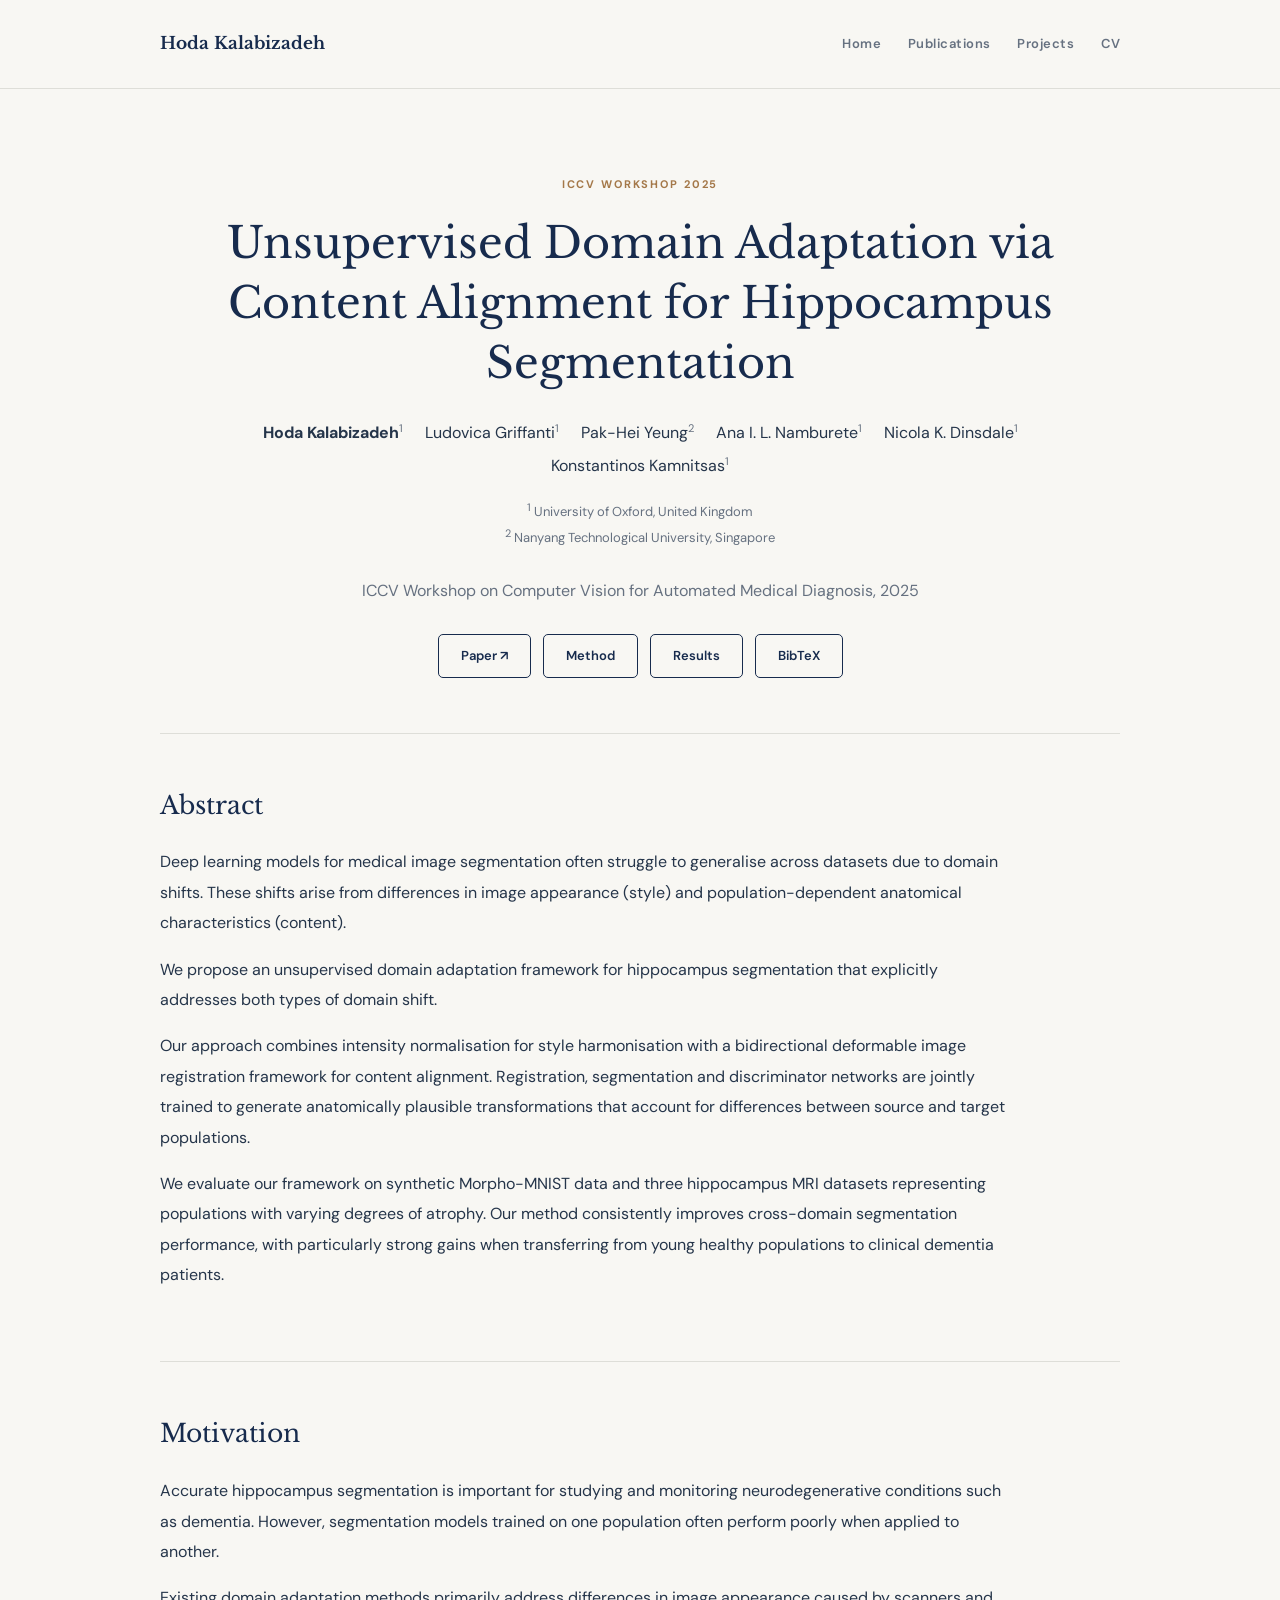
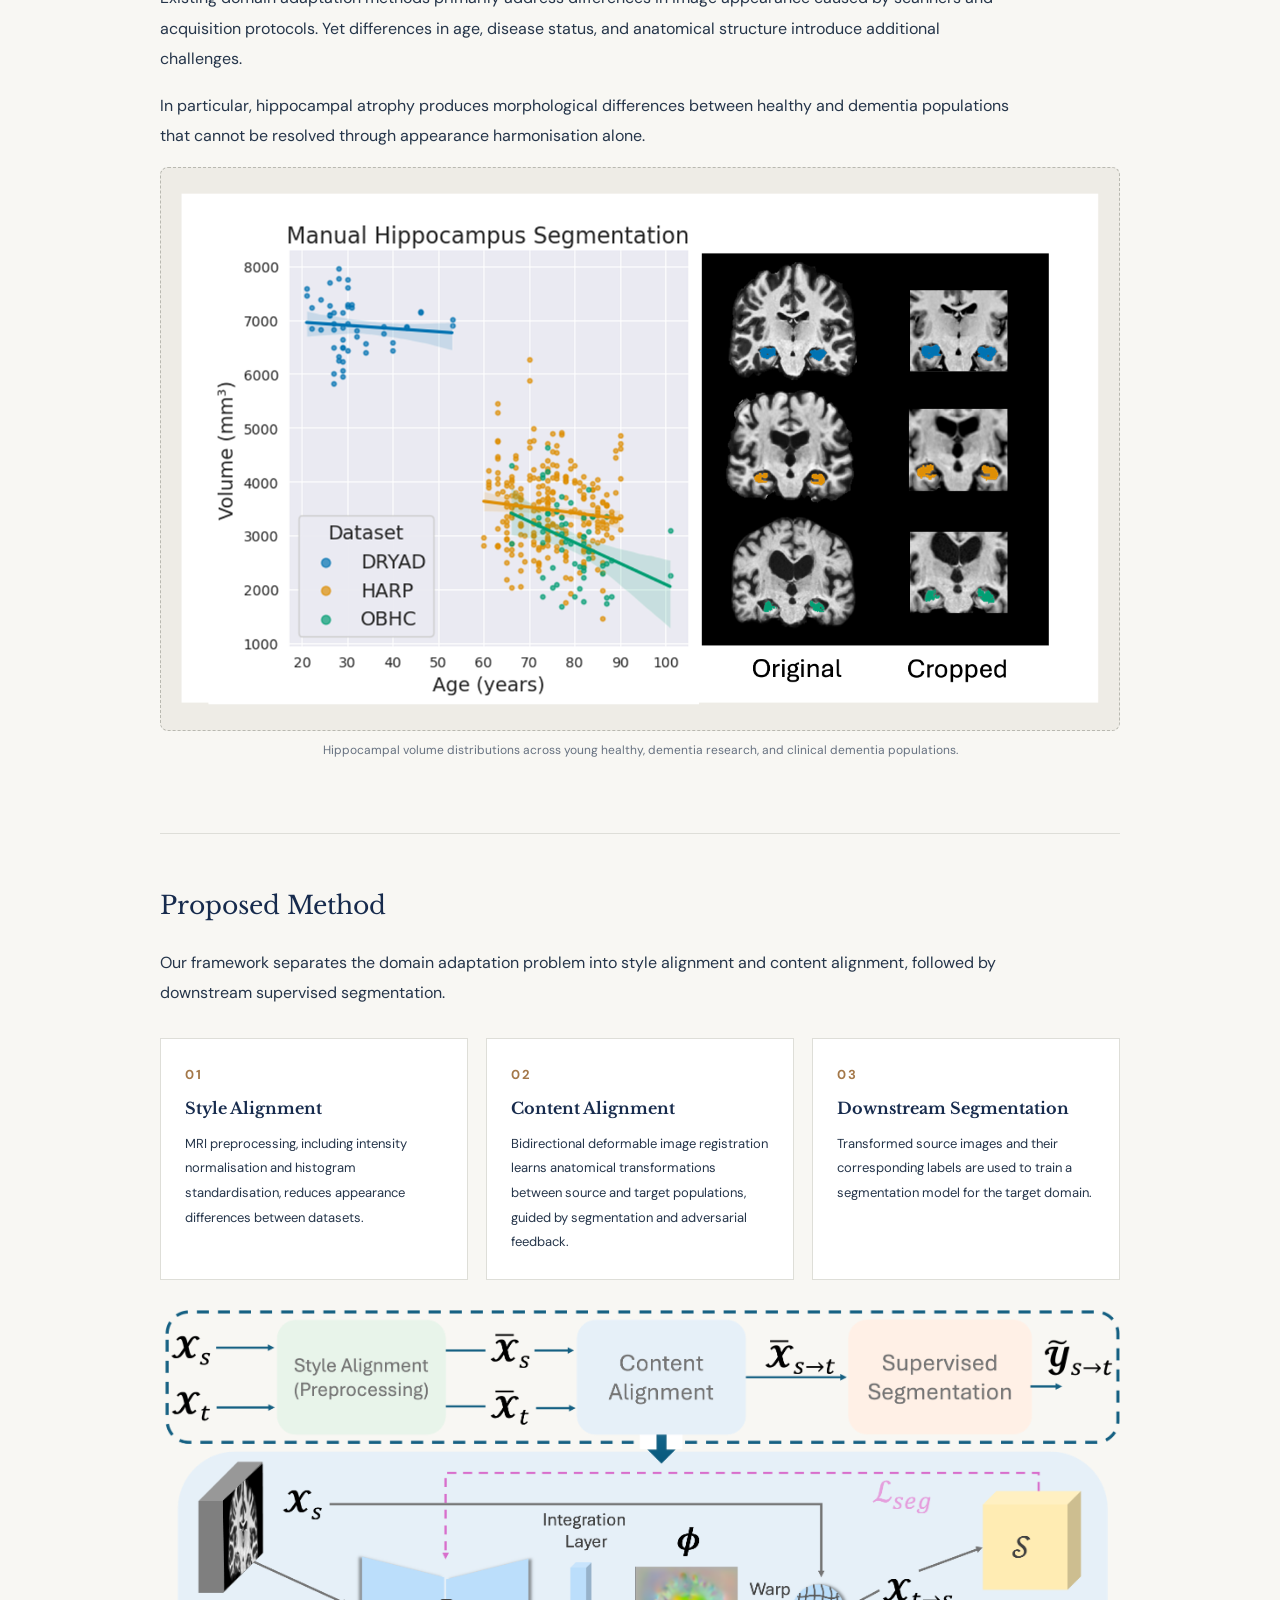
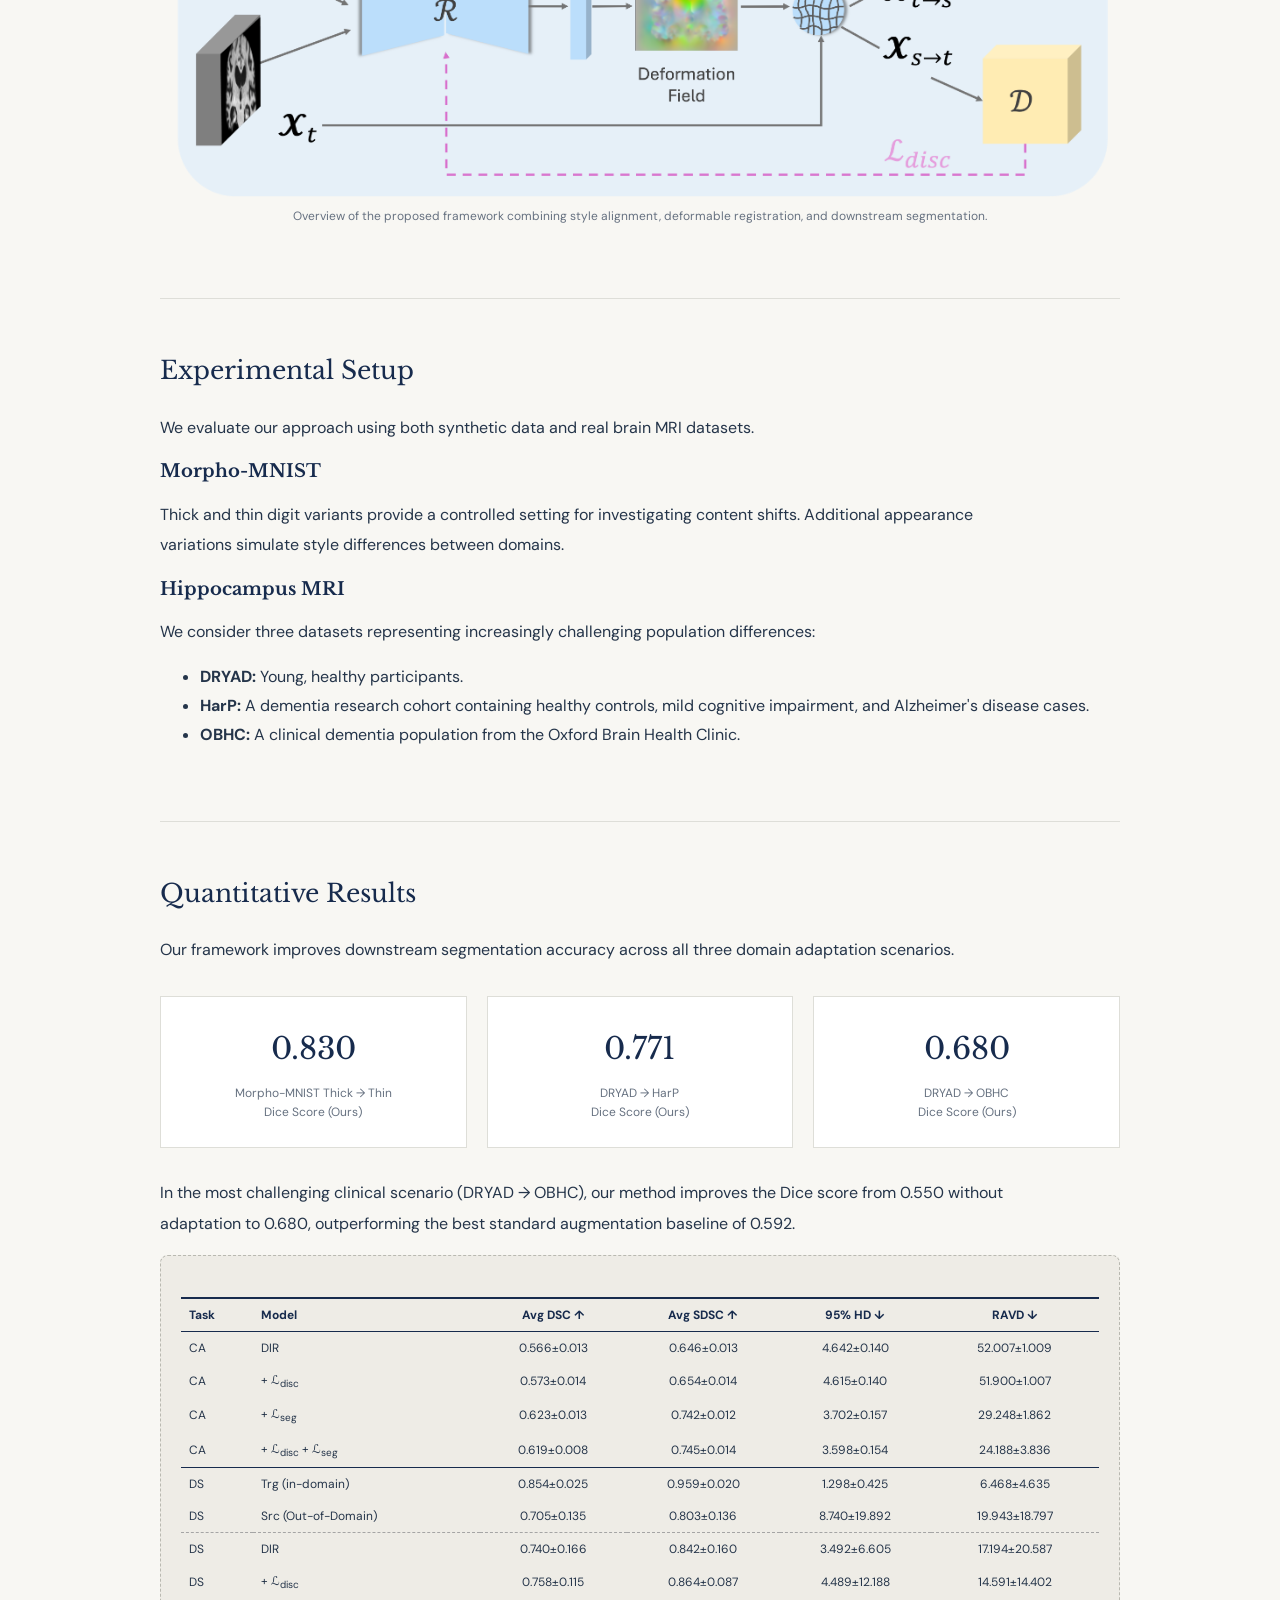
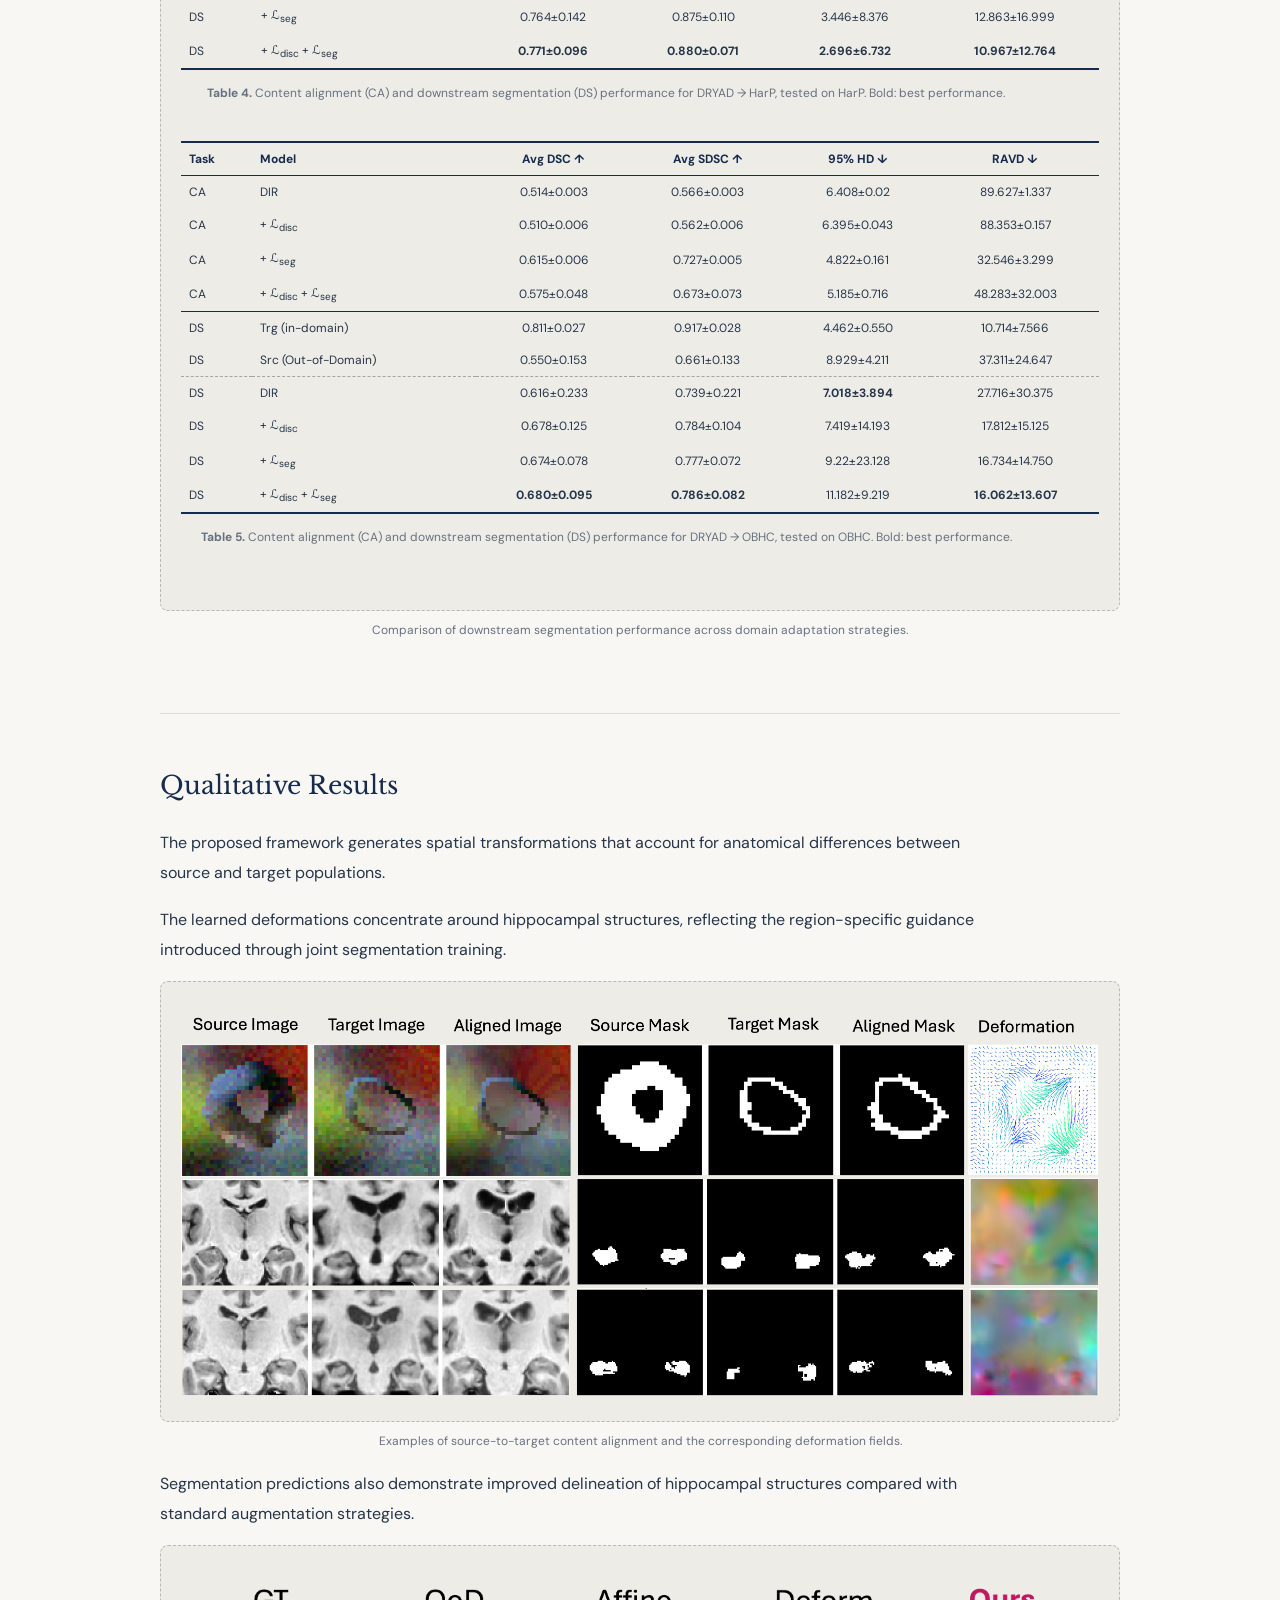
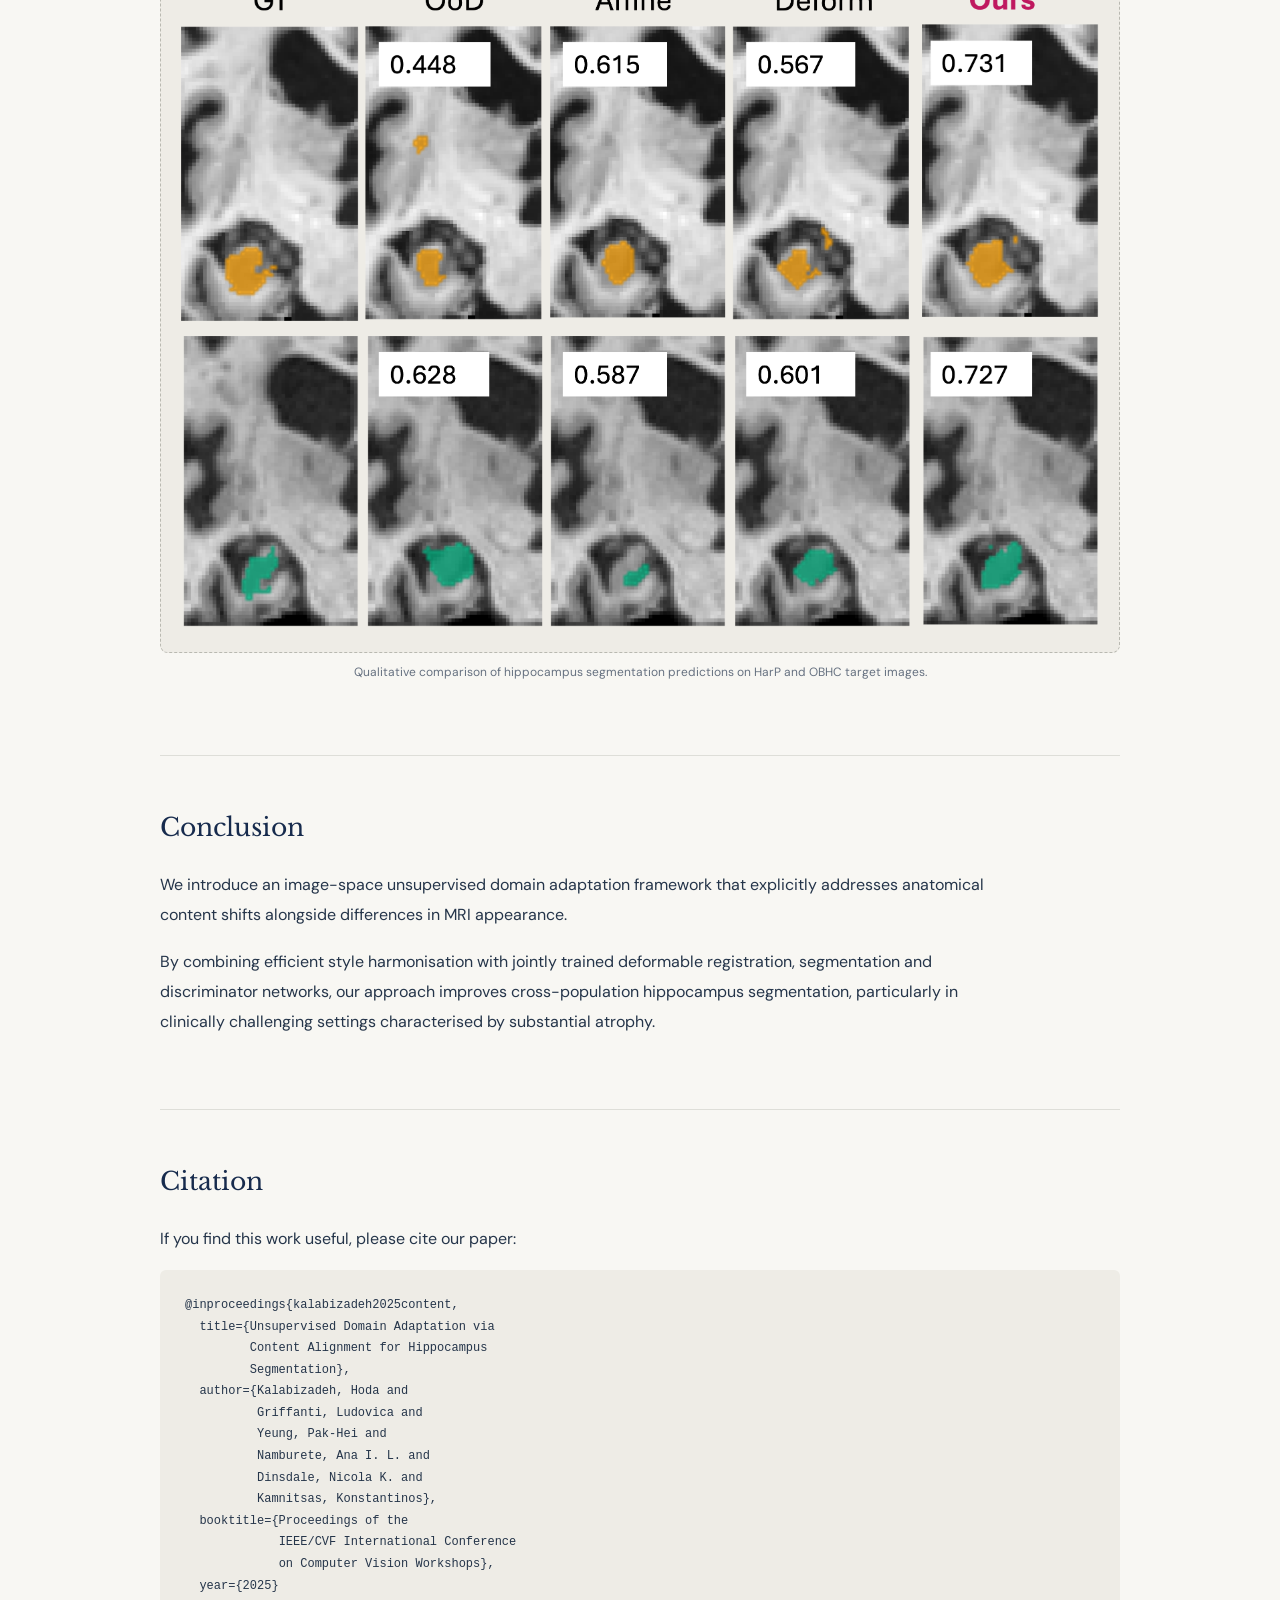
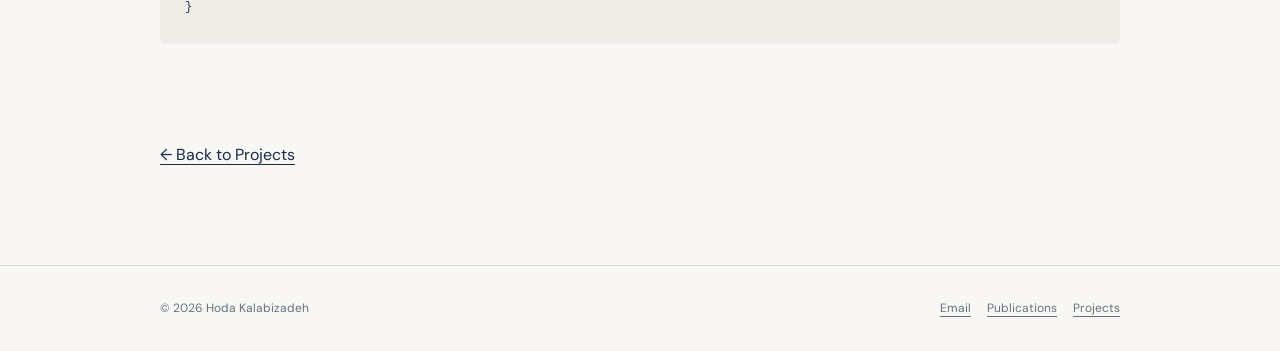
==== commit da9a6831: "Update index.html" ====
--- a/projects/content-alignment/index.html
+++ b/projects/content-alignment/index.html
@@ -93,7 +93,8 @@
     }
 
     .project-figure {
-      margin: 35px auto;
+      margin: 16px auto;
+      padding: 0;
       text-align: center;
     }
 
@@ -102,16 +103,17 @@
       width: 100%;
       height: auto;
       object-fit: contain;
-      border-radius: 8px;
+      margin: 0;
+      padding: 0;
     }
 
     .figure-caption {
-      font-size: 13px;
+      font-size: 12px;
       color: var(--muted);
       text-align: center;
-      max-width: 800px;
-      margin: 15px auto;
-      line-height: 1.7;
+      max-width: 850px;
+      margin: 8px auto auto;
+      line-height: 1.5;
     }
 
     /* Displayed until figures are uploaded */
@@ -120,7 +122,7 @@
       background: #eeece6;
       border: 1px dashed #b9b9b1;
       border-radius: 8px;
-      padding: 65px 20px;
+      padding: 25px 20px;
       text-align: center;
       color: var(--muted);
       font-size: 14px;
@@ -218,7 +220,8 @@
     .paper-table-wrapper {
       width: 100%;
       overflow-x: auto;
-      margin: 32px 0 45px;
+      margin: 16px 0 24px;
+      padding: 0;
     }
     
     .paper-table {
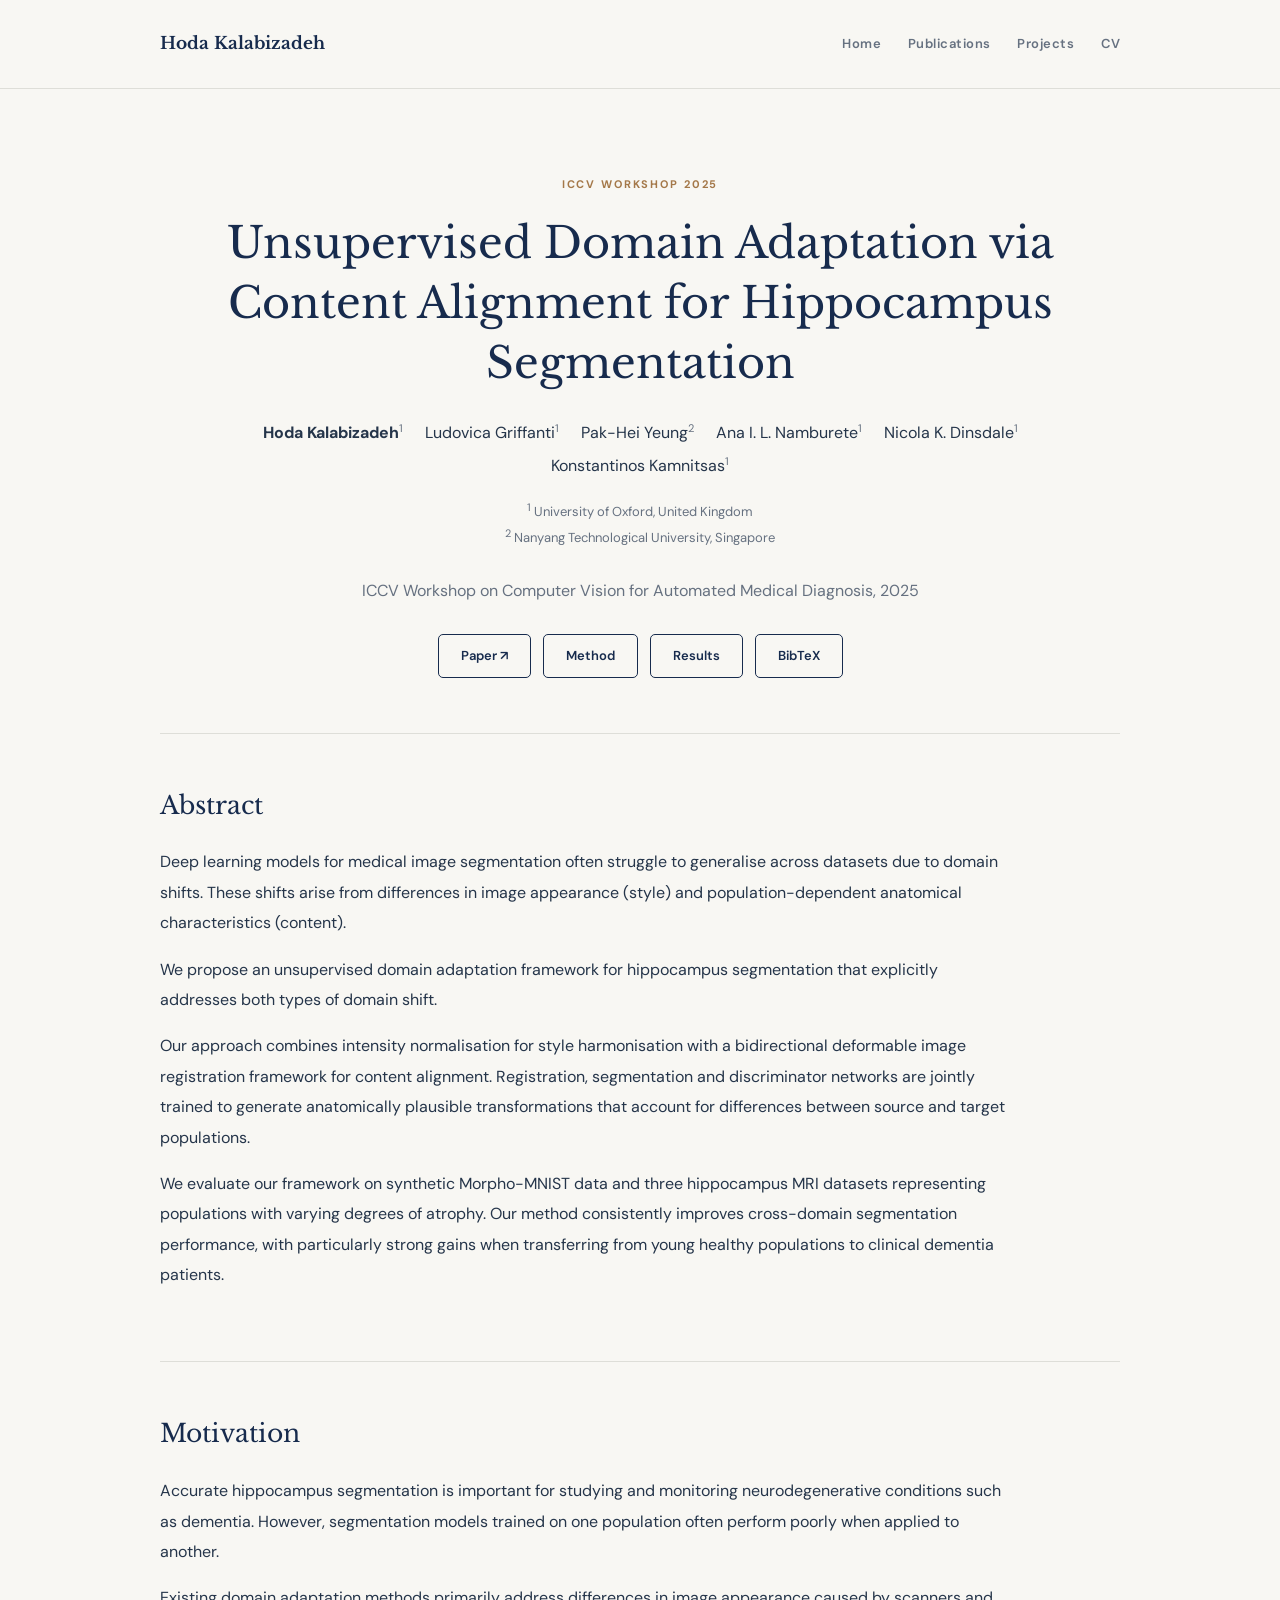
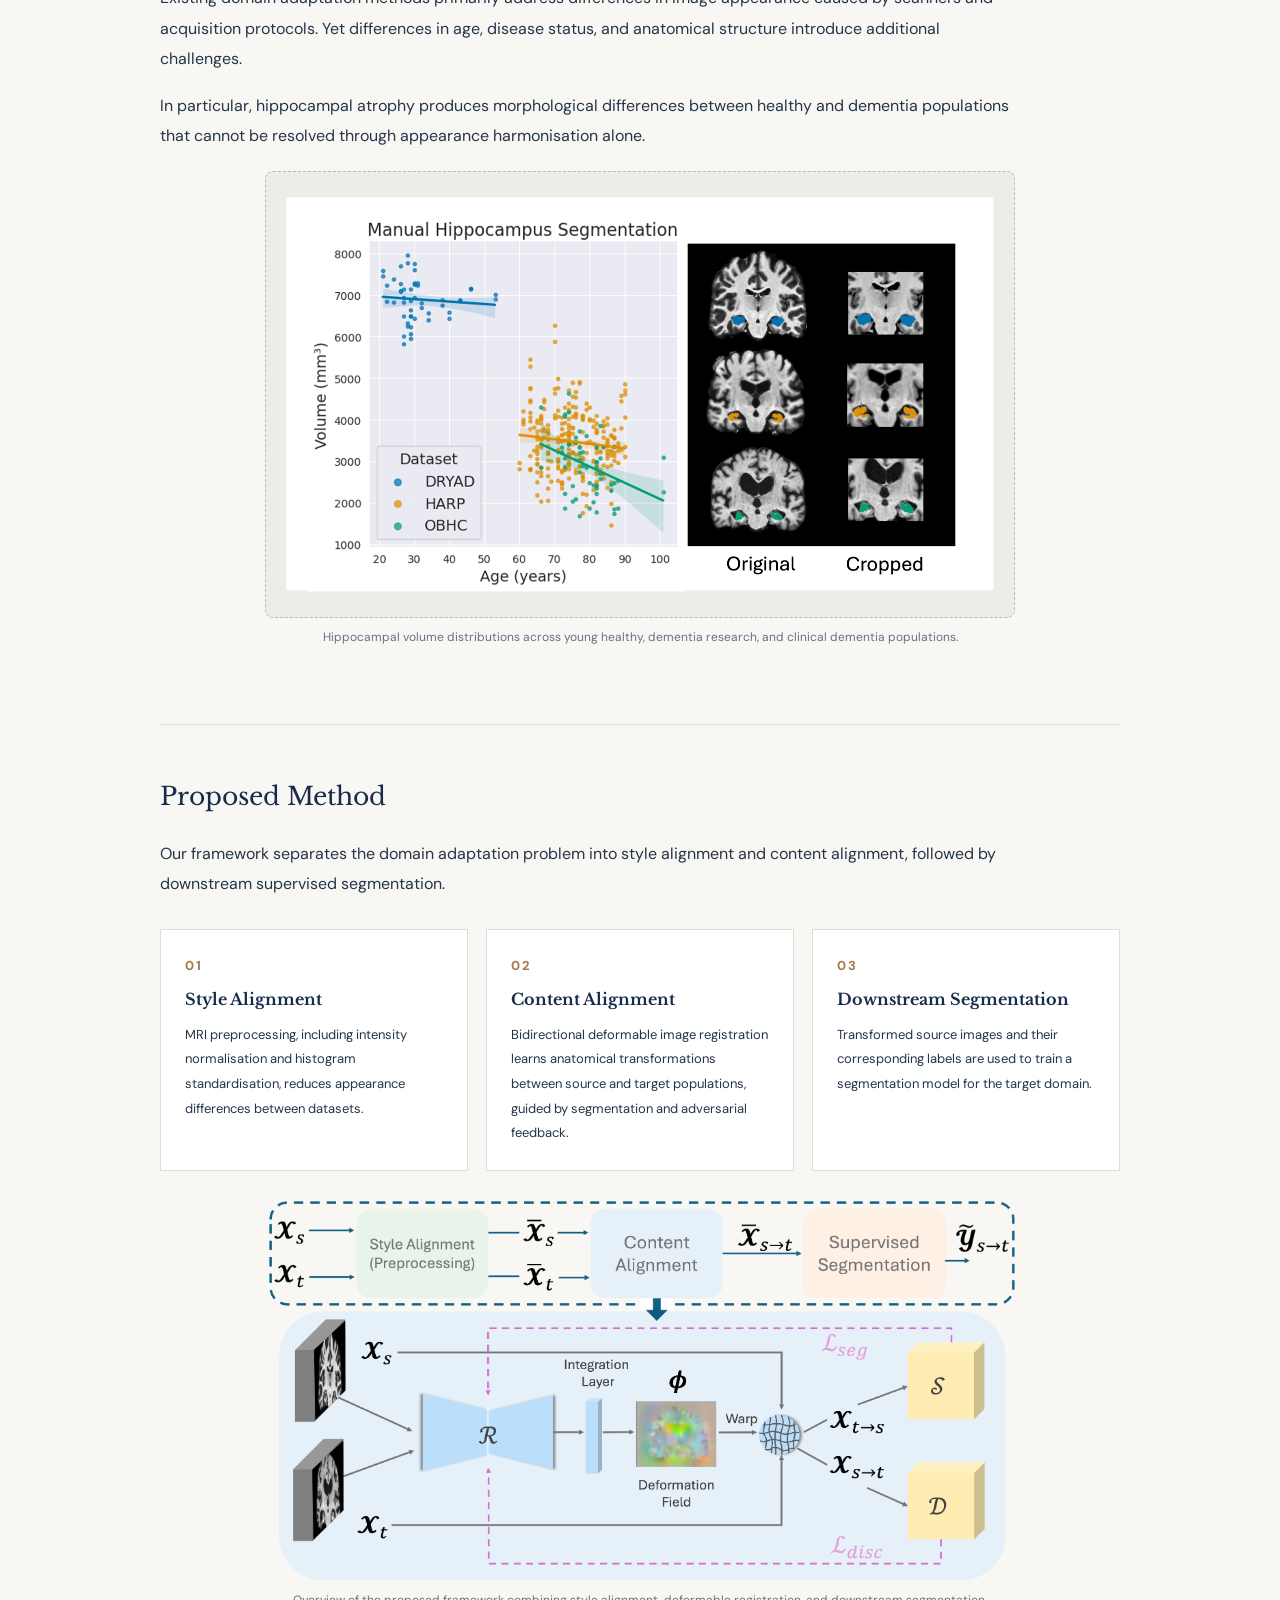
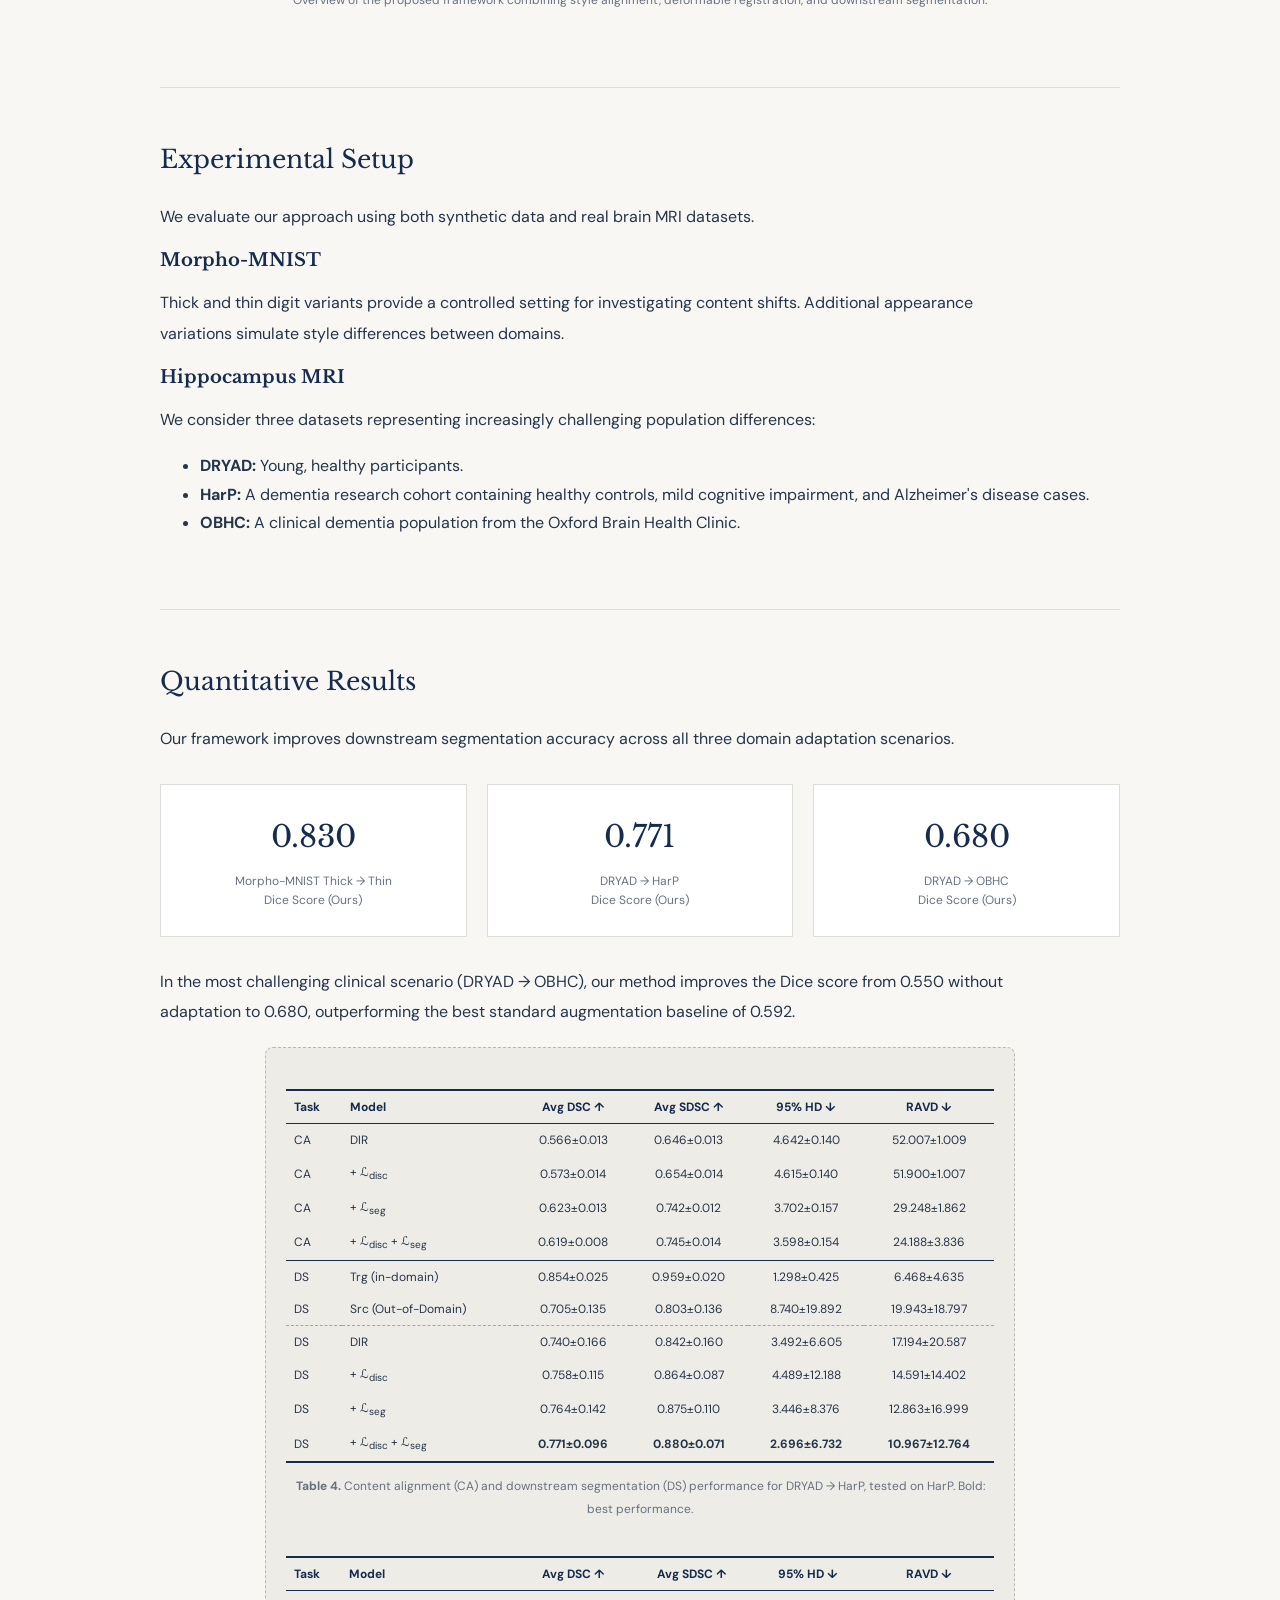
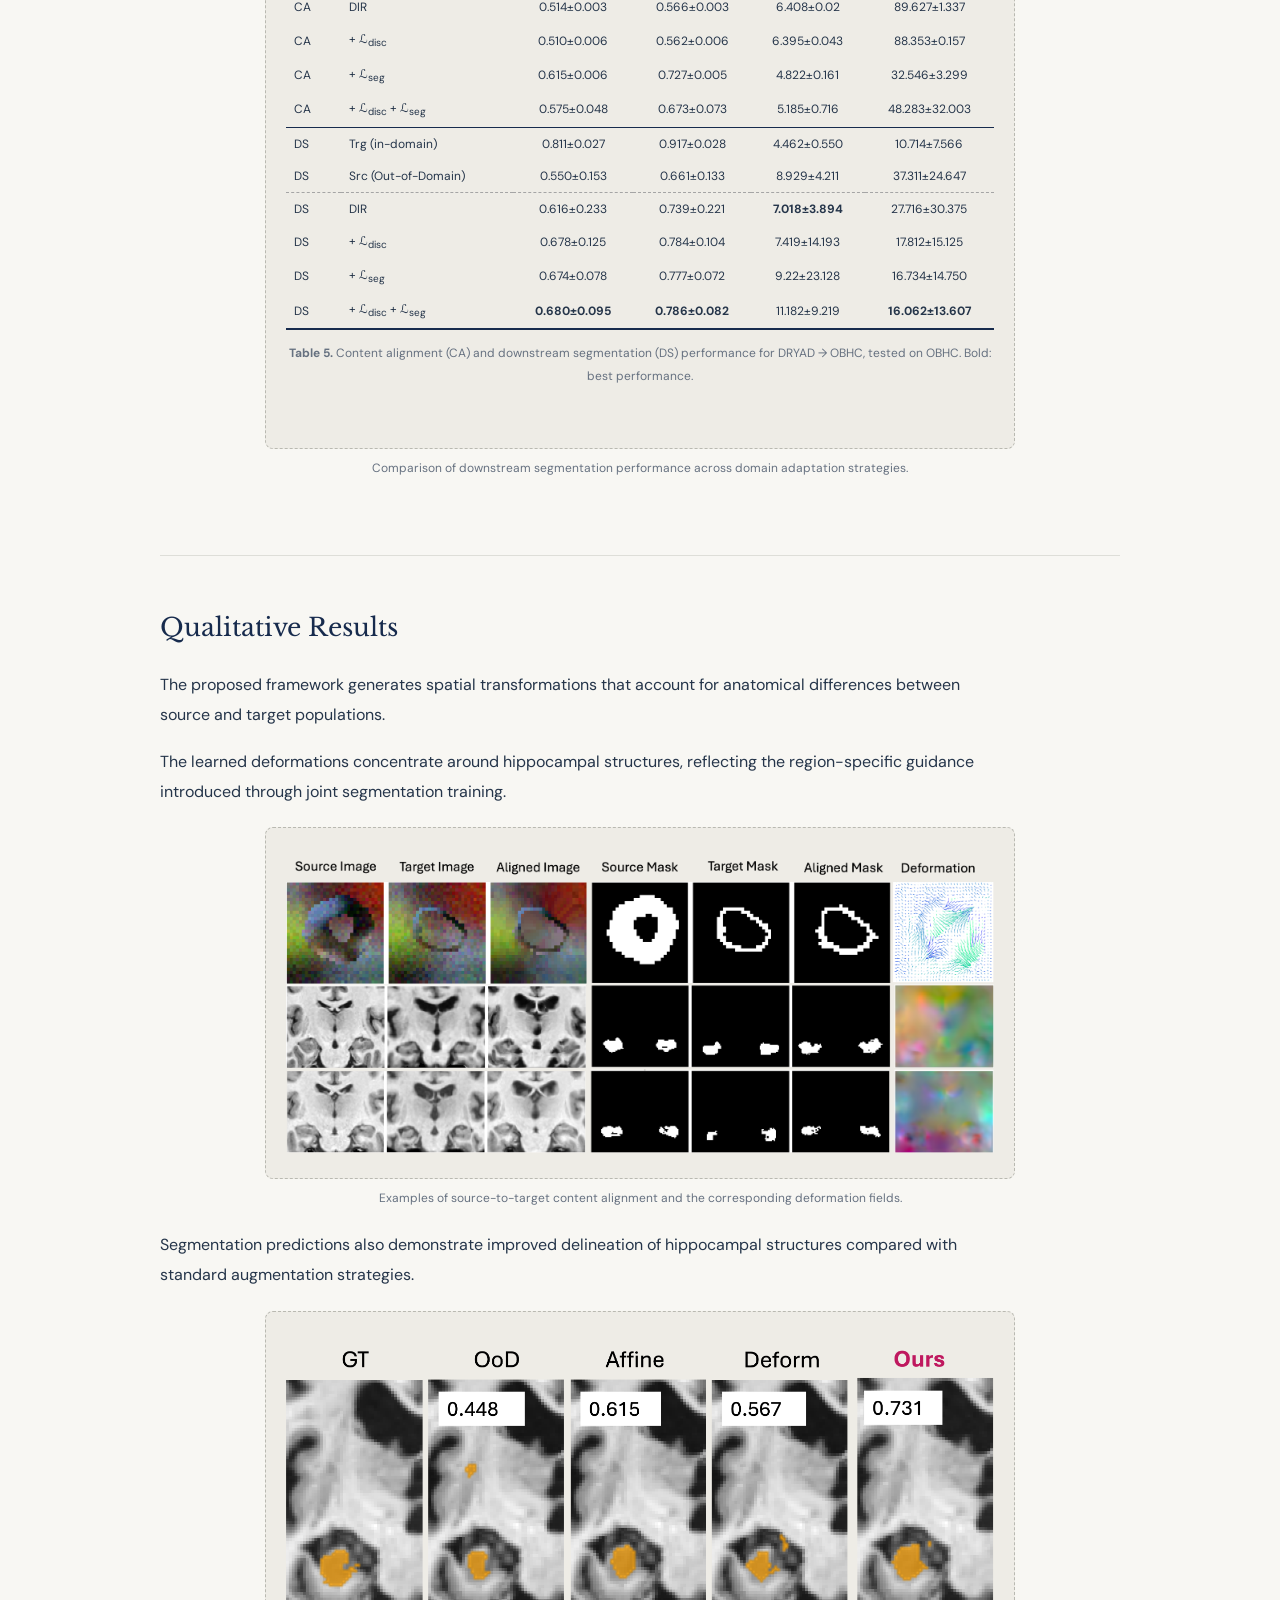
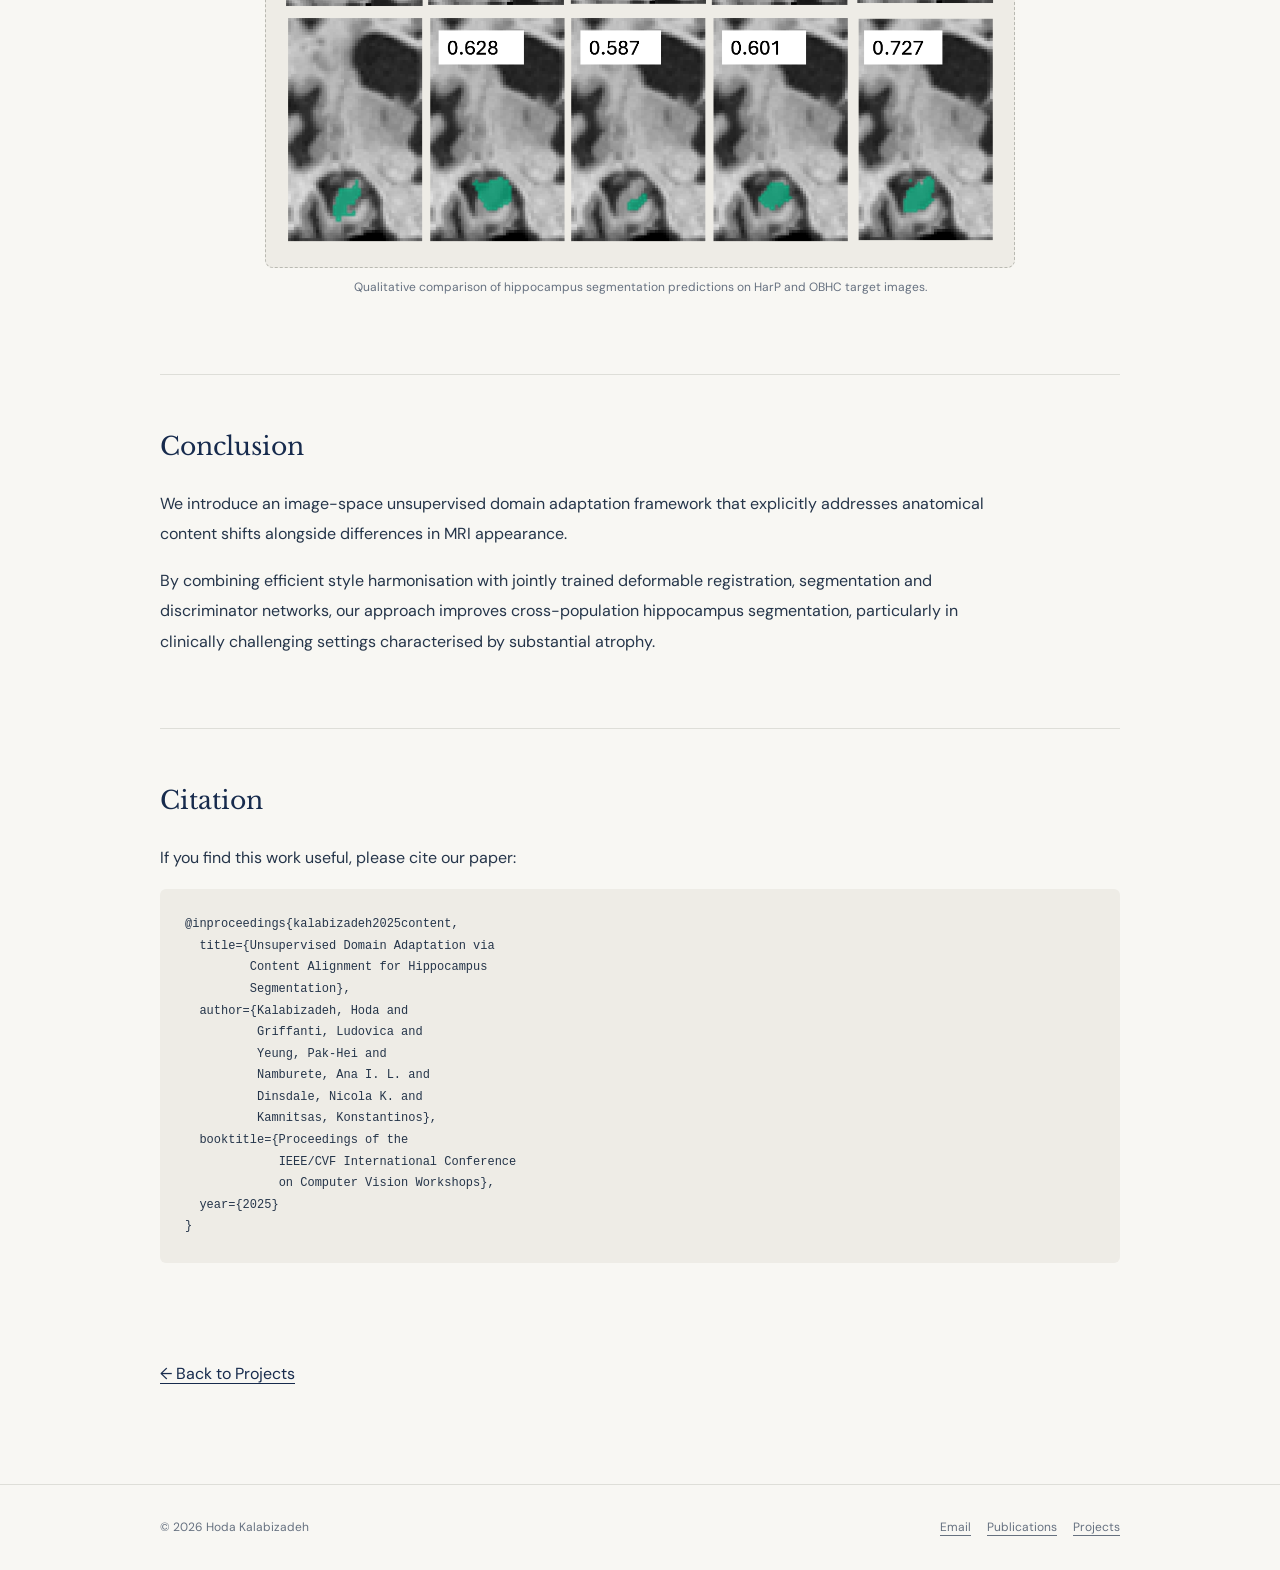
==== commit cee7fa53: "Update index.html" ====
--- a/projects/content-alignment/index.html
+++ b/projects/content-alignment/index.html
@@ -98,23 +98,39 @@
       text-align: center;
     }
 
-    .project-figure img {
-      display: block;
-      width: 100%;
-      height: auto;
-      object-fit: contain;
-      margin: 0;
-      padding: 0;
-    }
-
-    .figure-caption {
-      font-size: 12px;
-      color: var(--muted);
-      text-align: center;
-      max-width: 850px;
-      margin: 8px auto auto;
-      line-height: 1.5;
-    }
+    
+/* ------------------------------------------
+   PROJECT PAGE FIGURES
+   ------------------------------------------ */
+  
+  .project-figure {
+    width: 100%;
+    max-width: 750px;
+    margin: 20px auto;
+    padding: 0;
+    text-align: center;
+  }
+
+  .project-figure img {
+    display: block;
+    width: 100%;
+    max-width: 100%;
+    height: auto;
+    object-fit: contain;
+    margin: 0 auto;
+  }
+  
+  /* Figure captions */
+  
+  .figure-caption {
+    max-width: 750px;
+    margin: 8px auto 0;
+    font-size: 12px;
+    line-height: 1.5;
+    color: var(--muted);
+    text-align: center;
+  }
+
 
     /* Displayed until figures are uploaded */
 
--- a/style.css
+++ b/style.css
@@ -320,6 +320,43 @@
 
 
 /* ------------------------------------------
+   PROJECT CARD IMAGE
+   ------------------------------------------ */
+
+   .project-card-image {
+        display: flex;
+        align-items: center;
+        justify-content: center;
+      
+        width: 100%;
+        max-width: 100%;
+        height: 160px;
+      
+        margin: 12px 0;
+        overflow: hidden;
+        background: #fff;
+        border-radius: 4px;
+      }
+   
+   .project-card-image img {
+        display: block;
+      
+        width: 100%;
+        max-width: 100%;
+        height: 100%;
+      
+        object-fit: contain;
+      }
+   
+   /* Optional subtle hover effect */
+
+      .project-card-image:hover img {
+        opacity: 0.85;
+      }
+
+
+
+/* ------------------------------------------
    11. ACADEMIC CV
    ------------------------------------------ */
 
@@ -592,3 +629,28 @@
 .paper-table .best {
   font-weight: 700;
 }
+
+
+/* ------------------------------------------
+   PUBLICATION LINKS
+   ------------------------------------------ */
+
+.publication-links {
+  display: flex;
+  align-items: center;
+  flex-wrap: wrap;
+  gap: 20px;
+  margin-top: 10px;
+}
+
+.publication-links a {
+  font-size: 13px;
+  font-weight: 700;
+  text-decoration: none;
+  color: var(--navy);
+}
+
+.publication-links a:hover {
+  color: var(--bronze);
+}
+
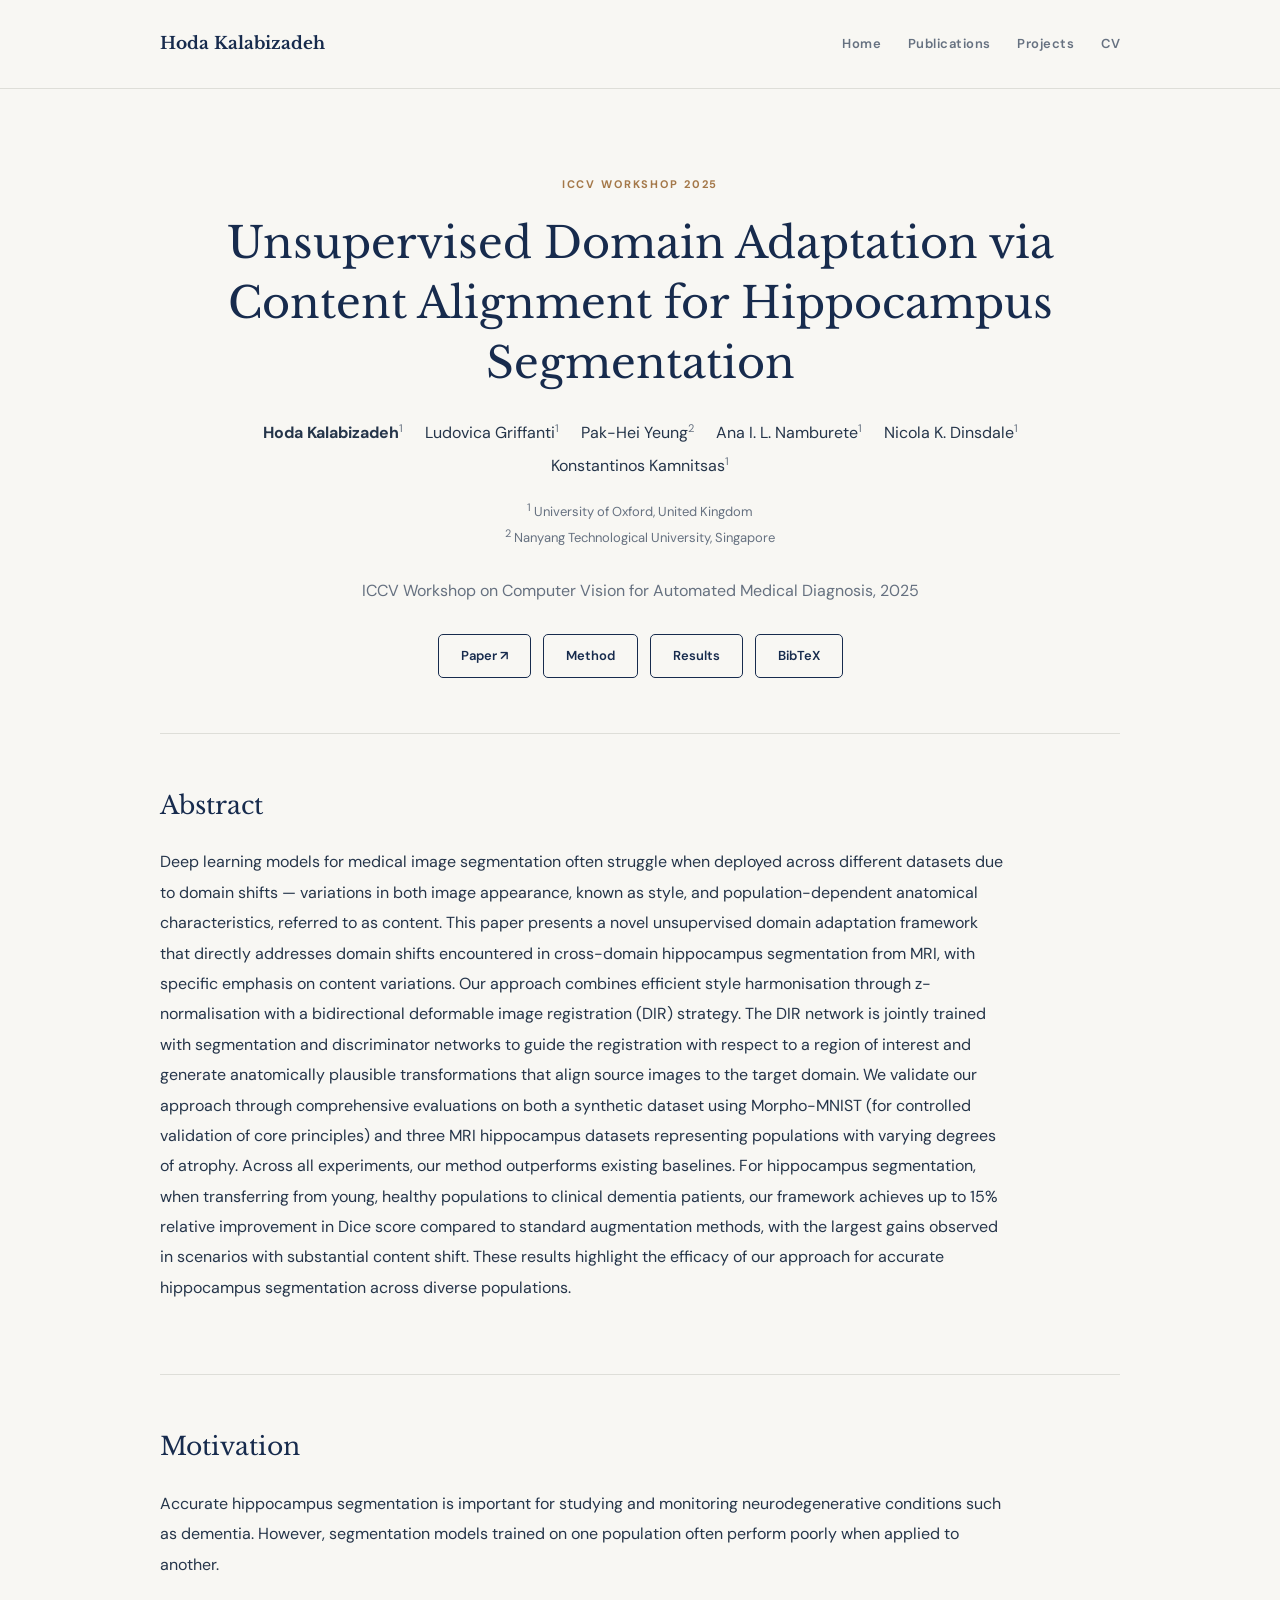
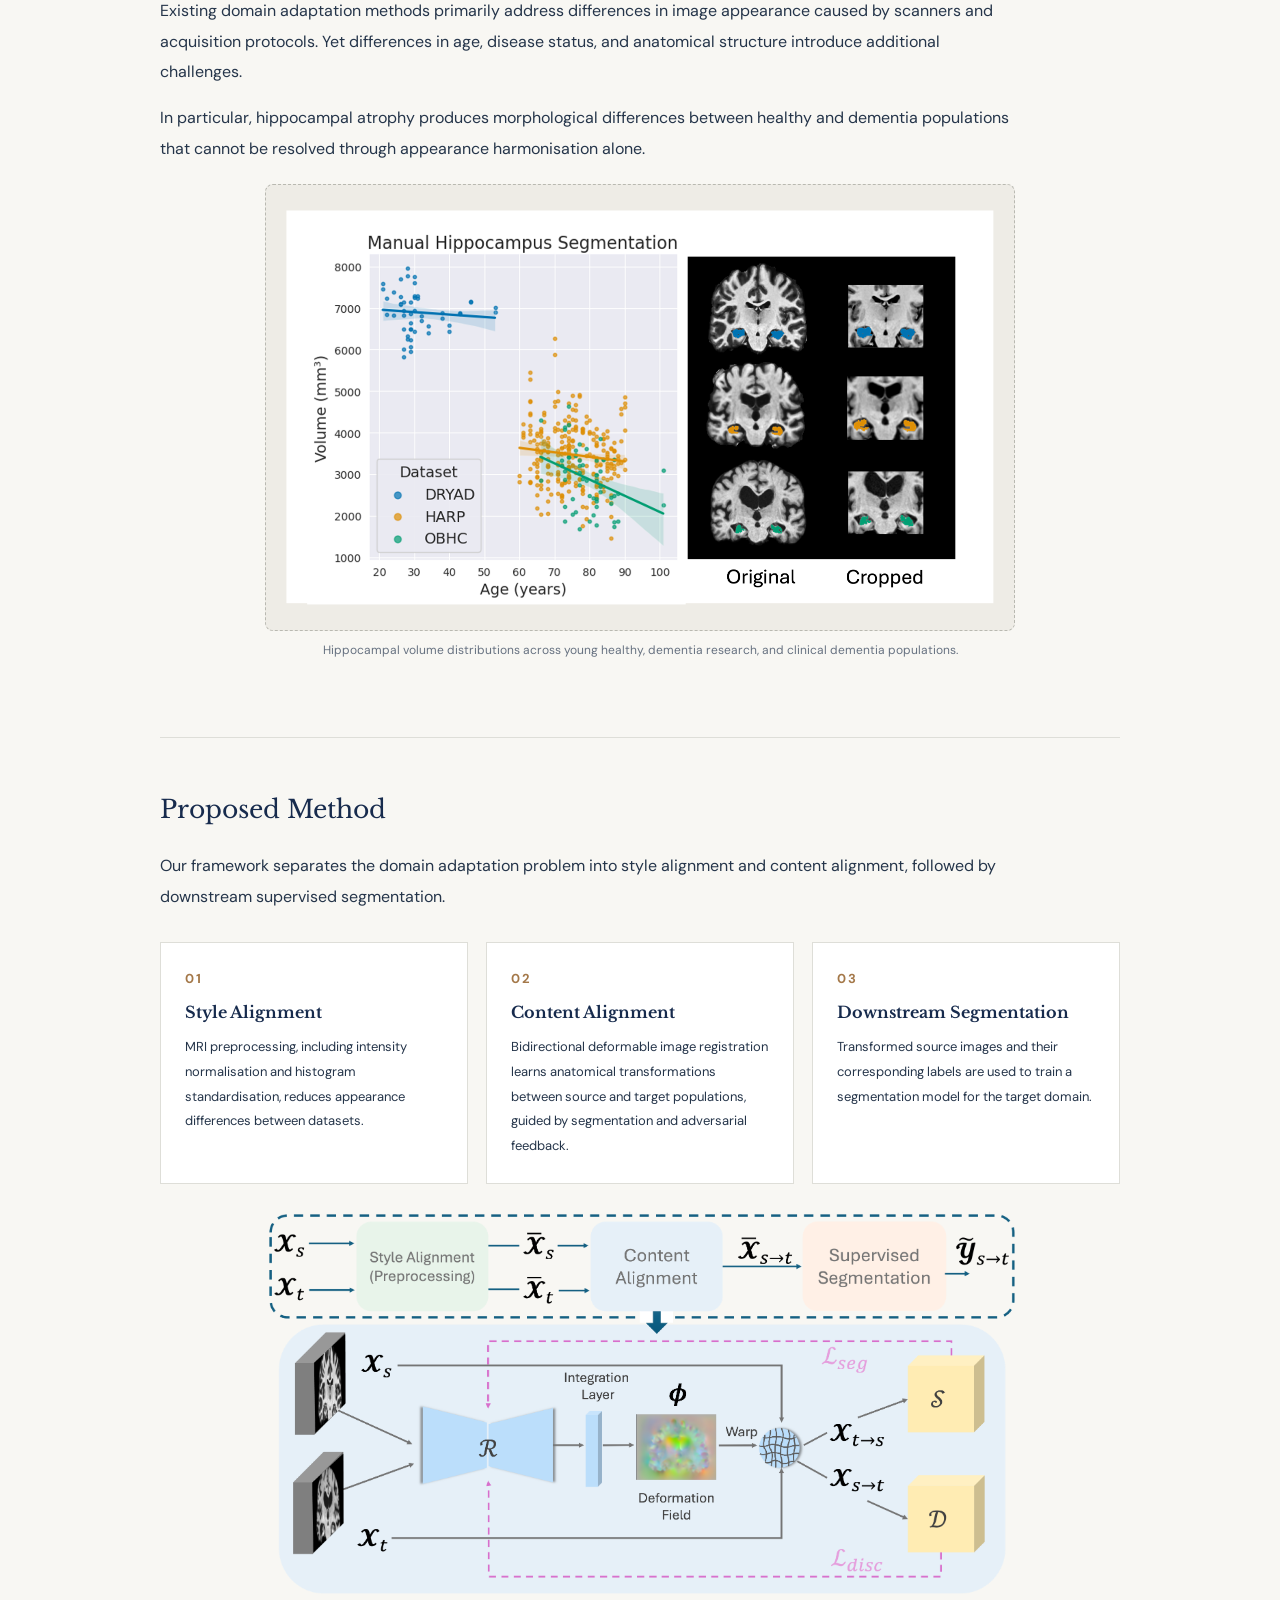
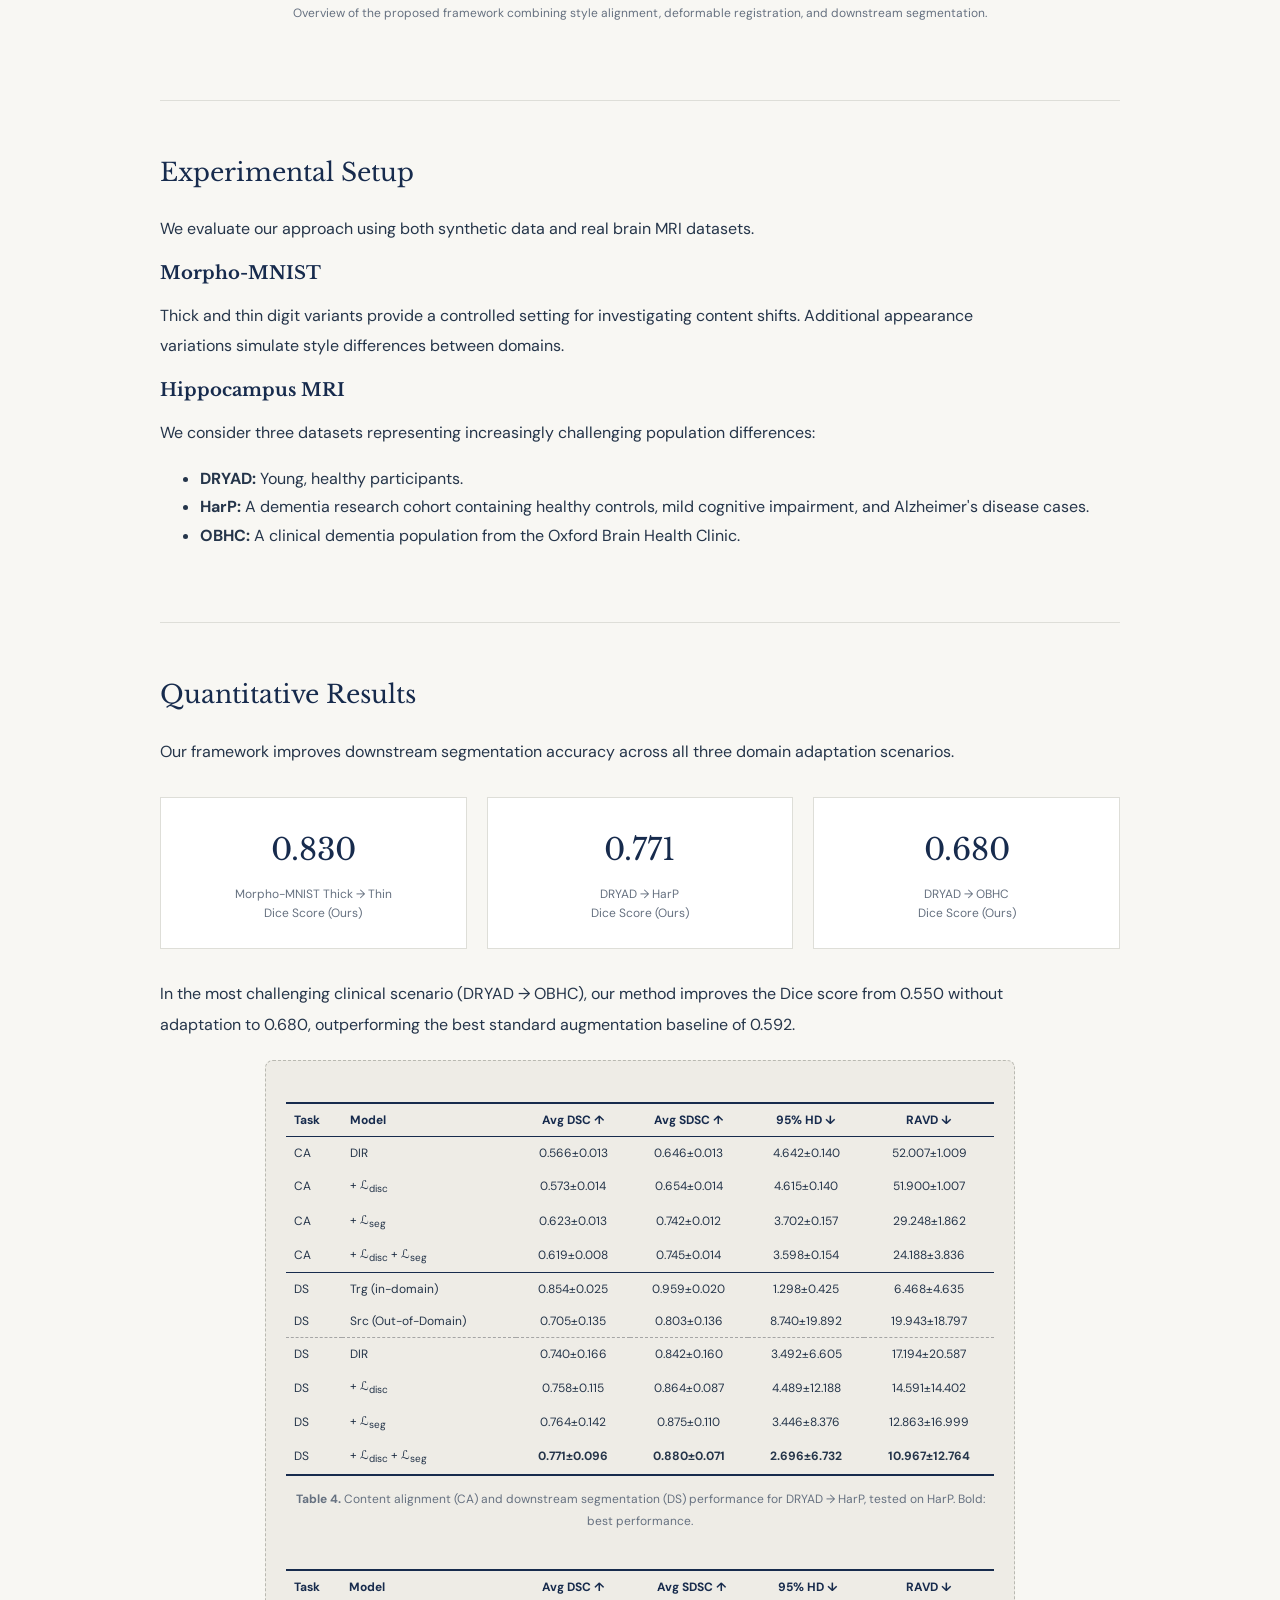
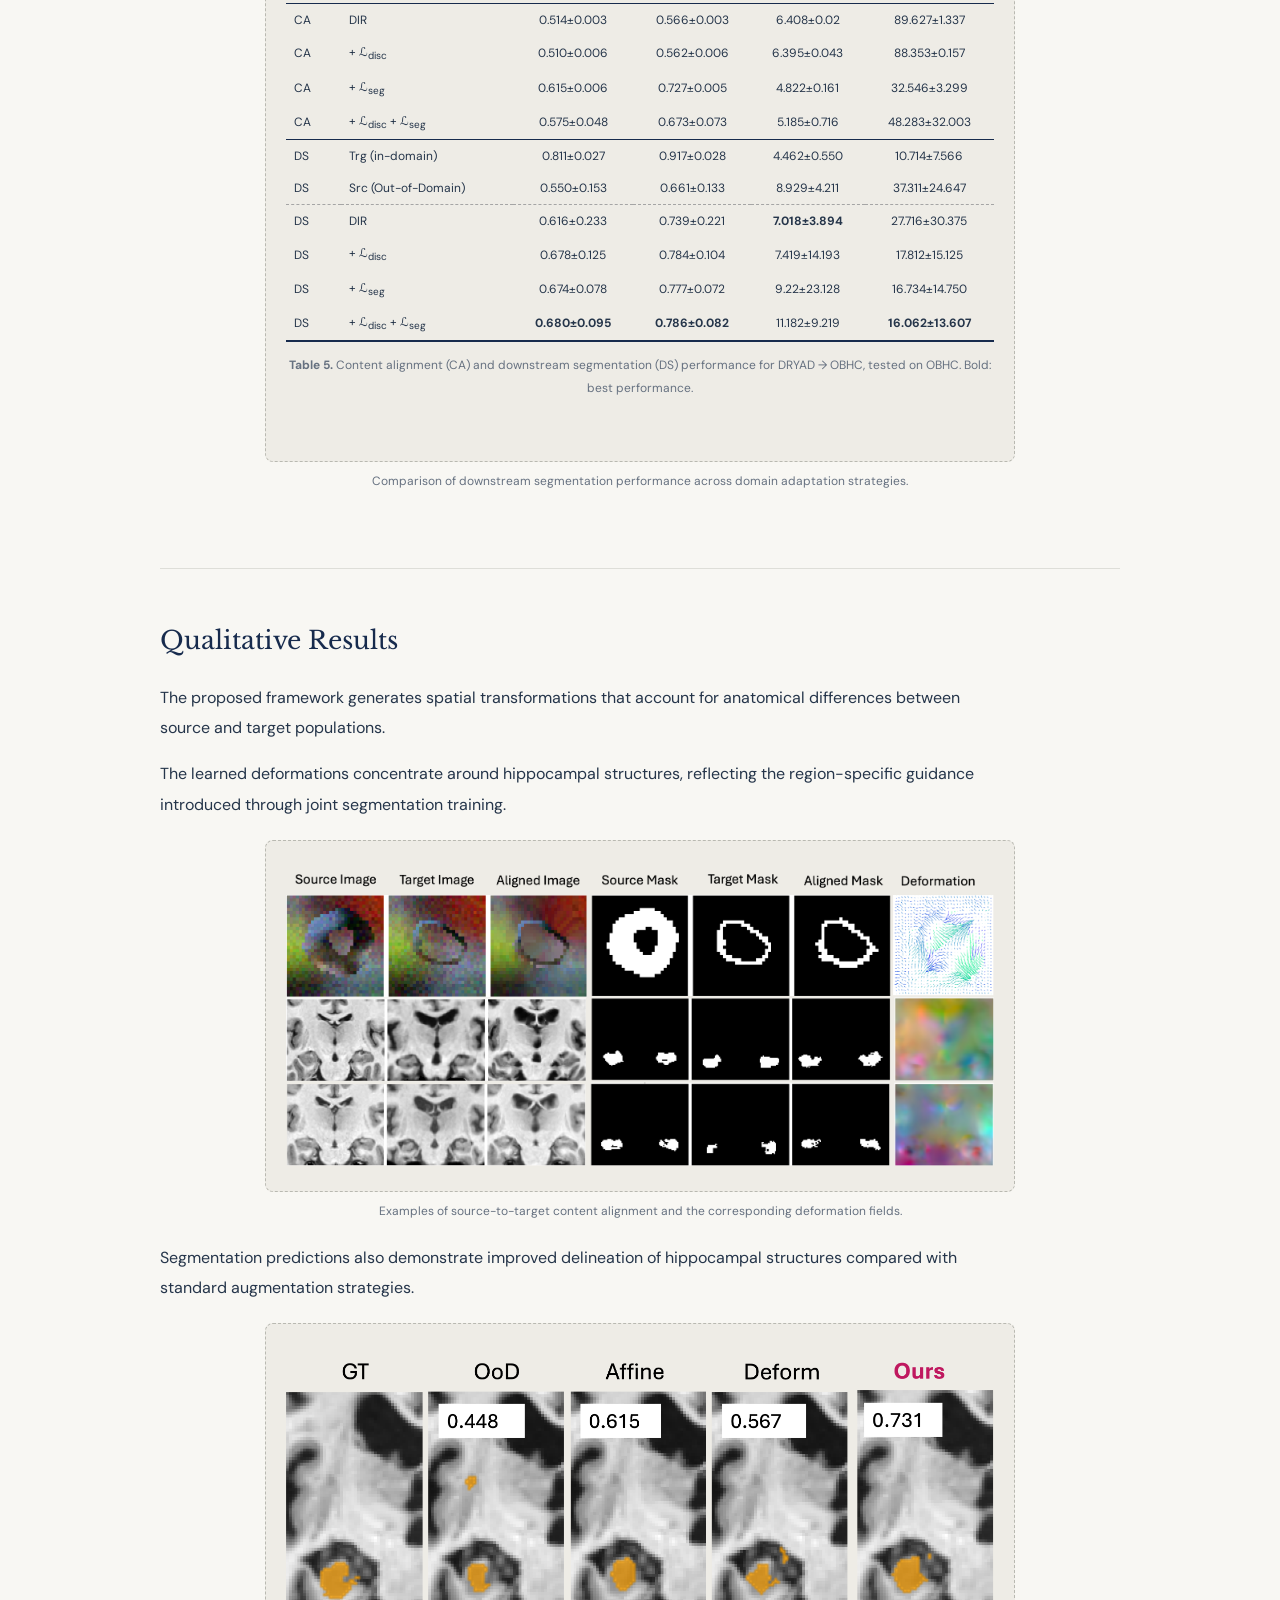
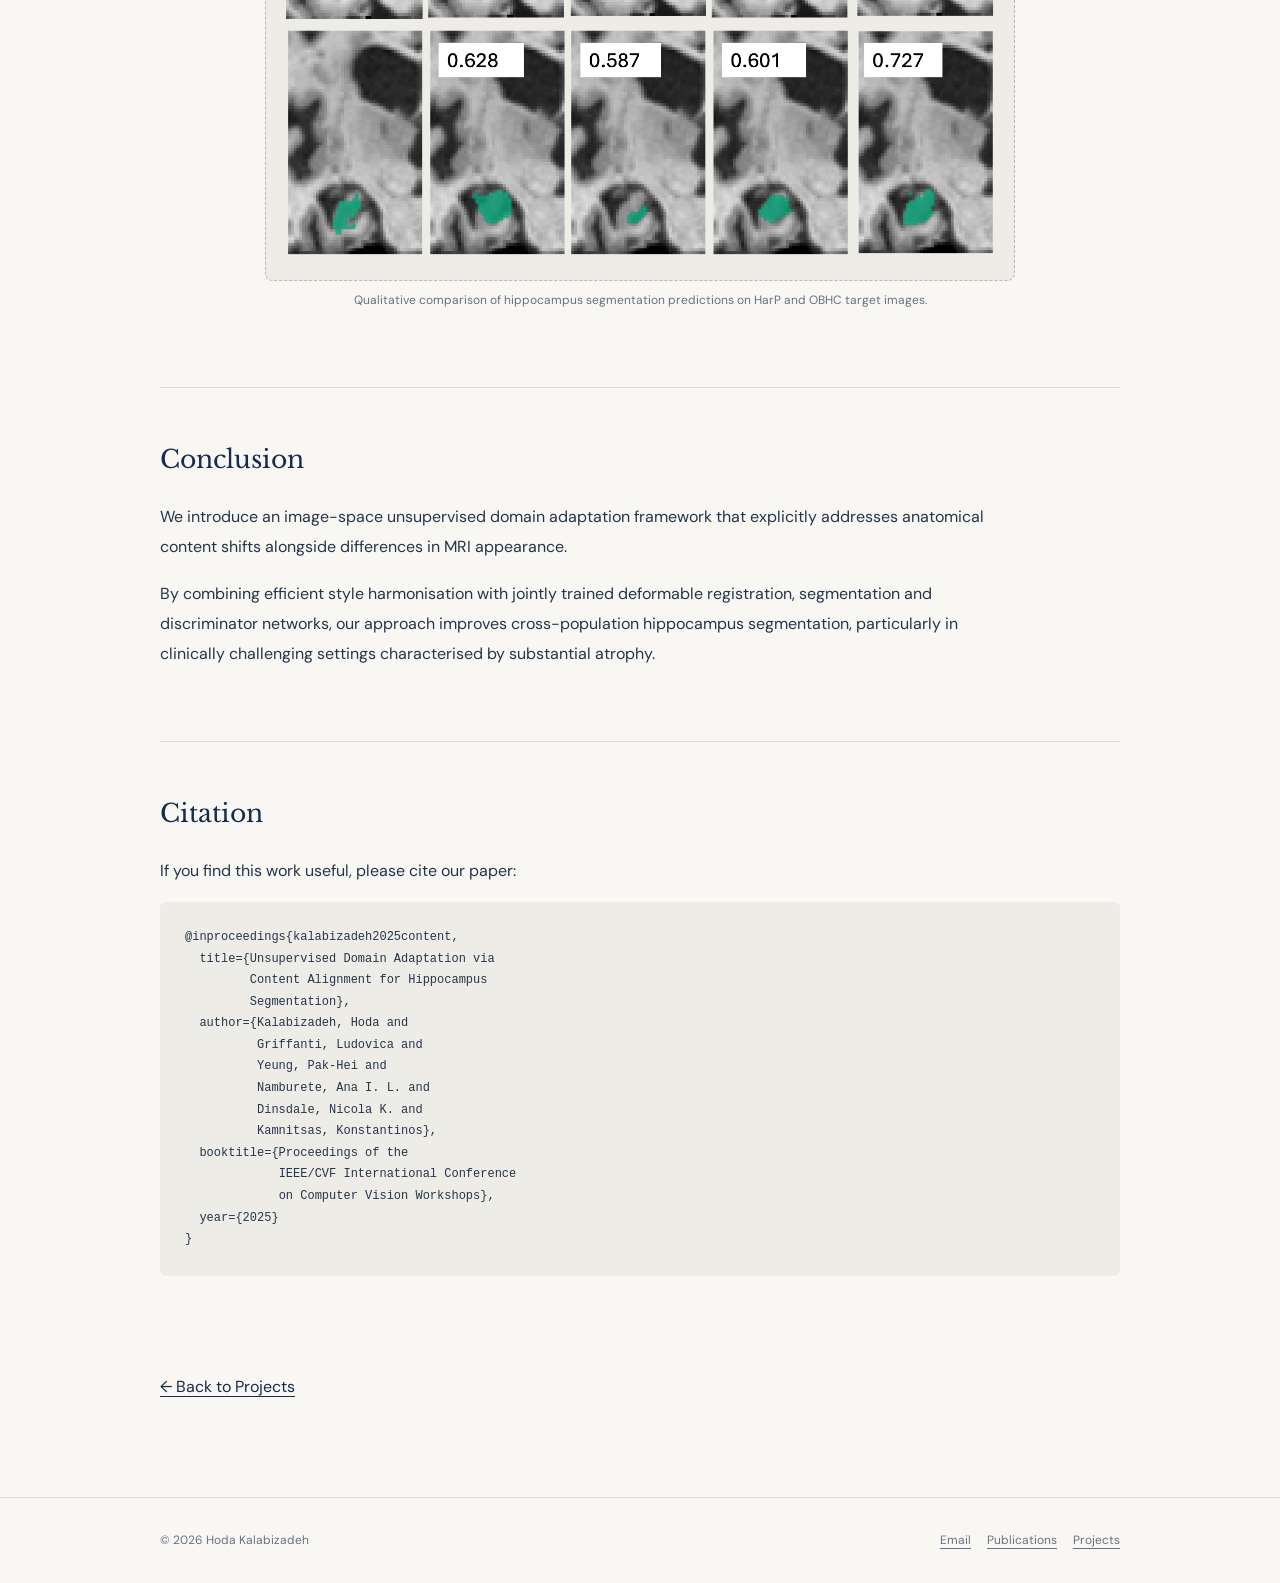
==== commit 4a8b9b66: "Update index.html" ====
--- a/projects/content-alignment/index.html
+++ b/projects/content-alignment/index.html
@@ -447,56 +447,57 @@
     </section>
 
 
-    <!-- ====================================
-         ABSTRACT
-         ==================================== -->
-
-    <section class="project-section" id="abstract">
-
-      <h2>Abstract</h2>
-
-      <p>
-        Deep learning models for medical image
-        segmentation often struggle to generalise
-        across datasets due to domain shifts.
-        These shifts arise from differences in
-        image appearance (style) and
-        population-dependent anatomical
-        characteristics (content).
-      </p>
-
-      <p>
-        We propose an unsupervised domain adaptation
-        framework for hippocampus segmentation
-        that explicitly addresses both types
-        of domain shift.
-      </p>
-
-      <p>
-        Our approach combines intensity
-        normalisation for style harmonisation
-        with a bidirectional deformable image
-        registration framework for content alignment.
-        Registration, segmentation and discriminator
-        networks are jointly trained to generate
-        anatomically plausible transformations
-        that account for differences between
-        source and target populations.
-      </p>
-
-      <p>
-        We evaluate our framework on synthetic
-        Morpho-MNIST data and three hippocampus
-        MRI datasets representing populations
-        with varying degrees of atrophy.
-        Our method consistently improves
-        cross-domain segmentation performance,
-        with particularly strong gains when
-        transferring from young healthy
-        populations to clinical dementia patients.
-      </p>
-
+    
+<!-- ====================================
+     ABSTRACT
+     ==================================== -->
+
+    <section
+      class="project-section abstract-section"
+      id="abstract"
+      aria-labelledby="abstract-heading"
+    >
+    
+      <h2 id="abstract-heading">Abstract</h2>
+    
+      <p class="abstract-text">
+        Deep learning models for medical image segmentation
+        often struggle when deployed across different datasets
+        due to domain shifts — variations in both image
+        appearance, known as style, and population-dependent
+        anatomical characteristics, referred to as content.
+        This paper presents a novel unsupervised domain
+        adaptation framework that directly addresses domain
+        shifts encountered in cross-domain hippocampus
+        segmentation from MRI, with specific emphasis on
+        content variations. Our approach combines efficient
+        style harmonisation through z-normalisation with a
+        bidirectional deformable image registration (DIR)
+        strategy. The DIR network is jointly trained with
+        segmentation and discriminator networks to guide
+        the registration with respect to a region of interest
+        and generate anatomically plausible transformations
+        that align source images to the target domain.
+        We validate our approach through comprehensive
+        evaluations on both a synthetic dataset using
+        Morpho-MNIST (for controlled validation of core
+        principles) and three MRI hippocampus datasets
+        representing populations with varying degrees of
+        atrophy. Across all experiments, our method
+        outperforms existing baselines. For hippocampus
+        segmentation, when transferring from young,
+        healthy populations to clinical dementia patients,
+        our framework achieves up to 15% relative
+        improvement in Dice score compared to standard
+        augmentation methods, with the largest gains
+        observed in scenarios with substantial content
+        shift. These results highlight the efficacy of
+        our approach for accurate hippocampus
+        segmentation across diverse populations.
+      </p>
+    
     </section>
+
 
 
     <!-- ====================================
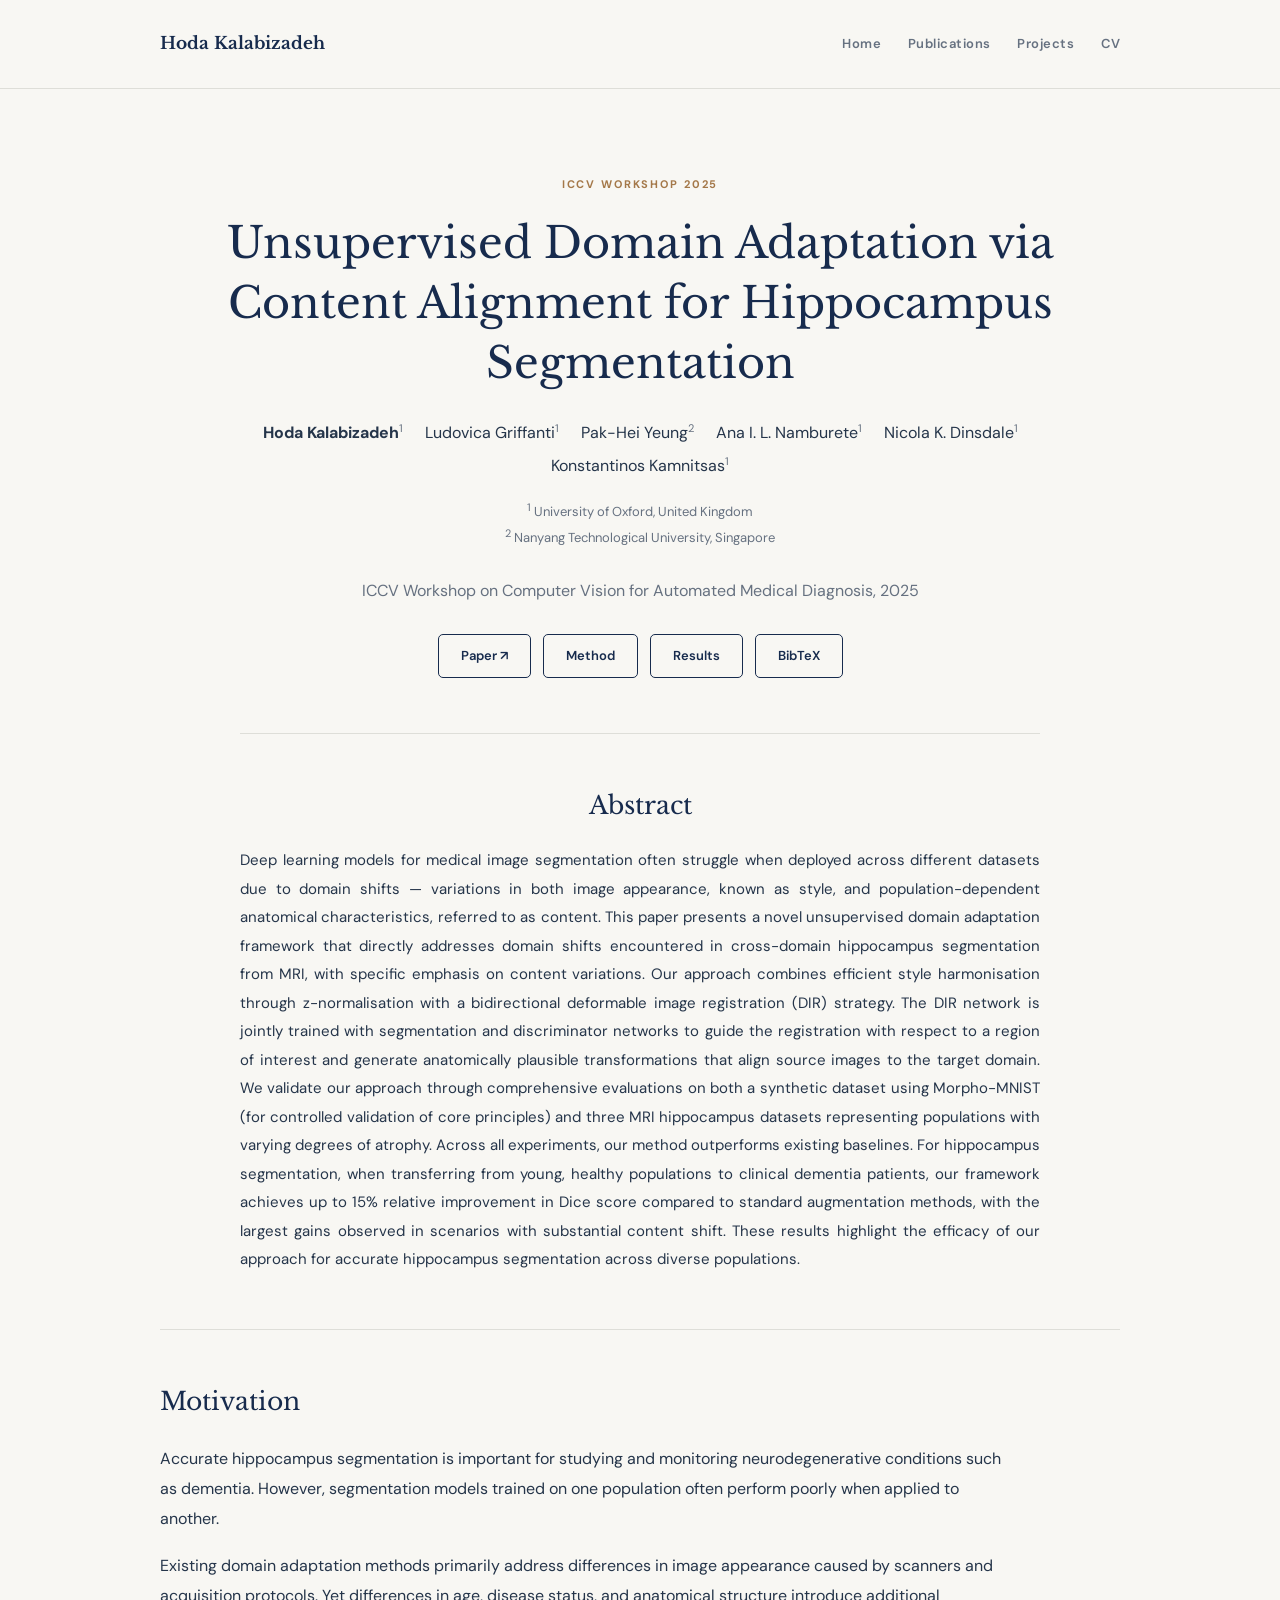
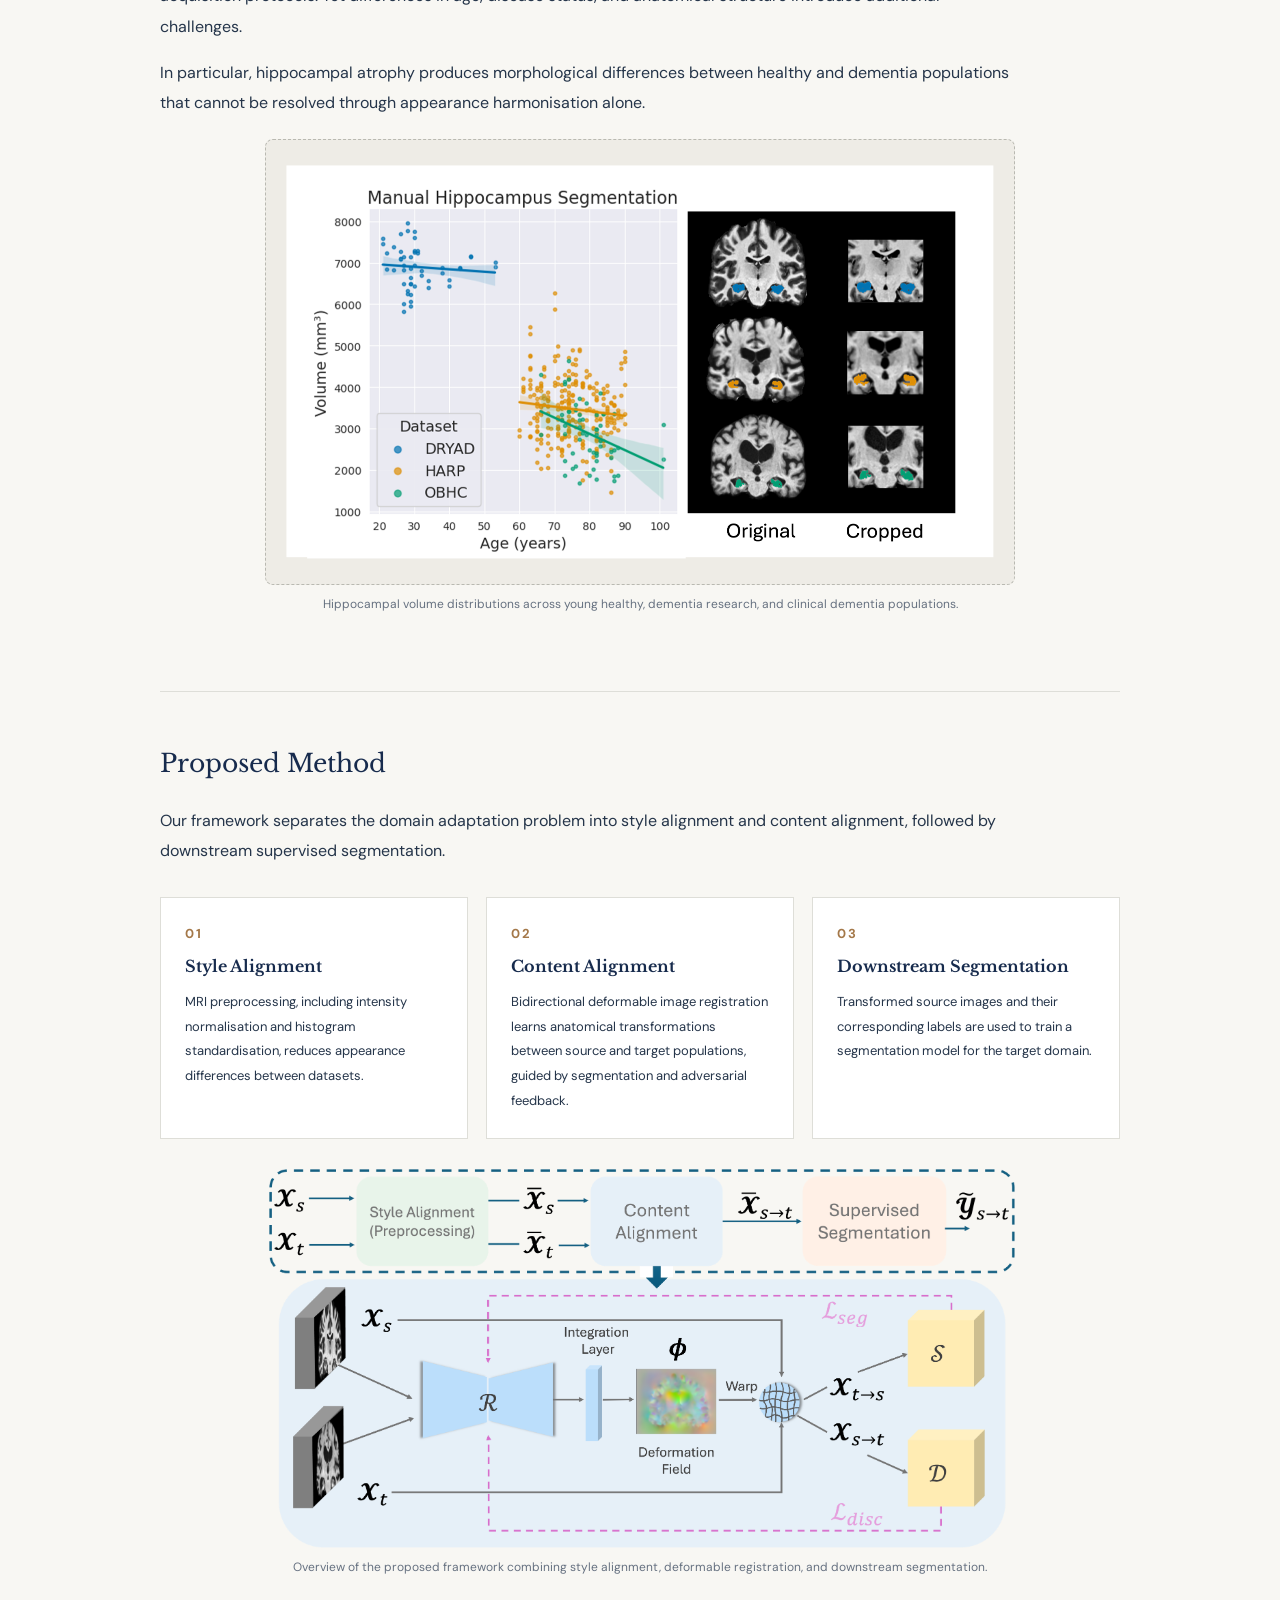
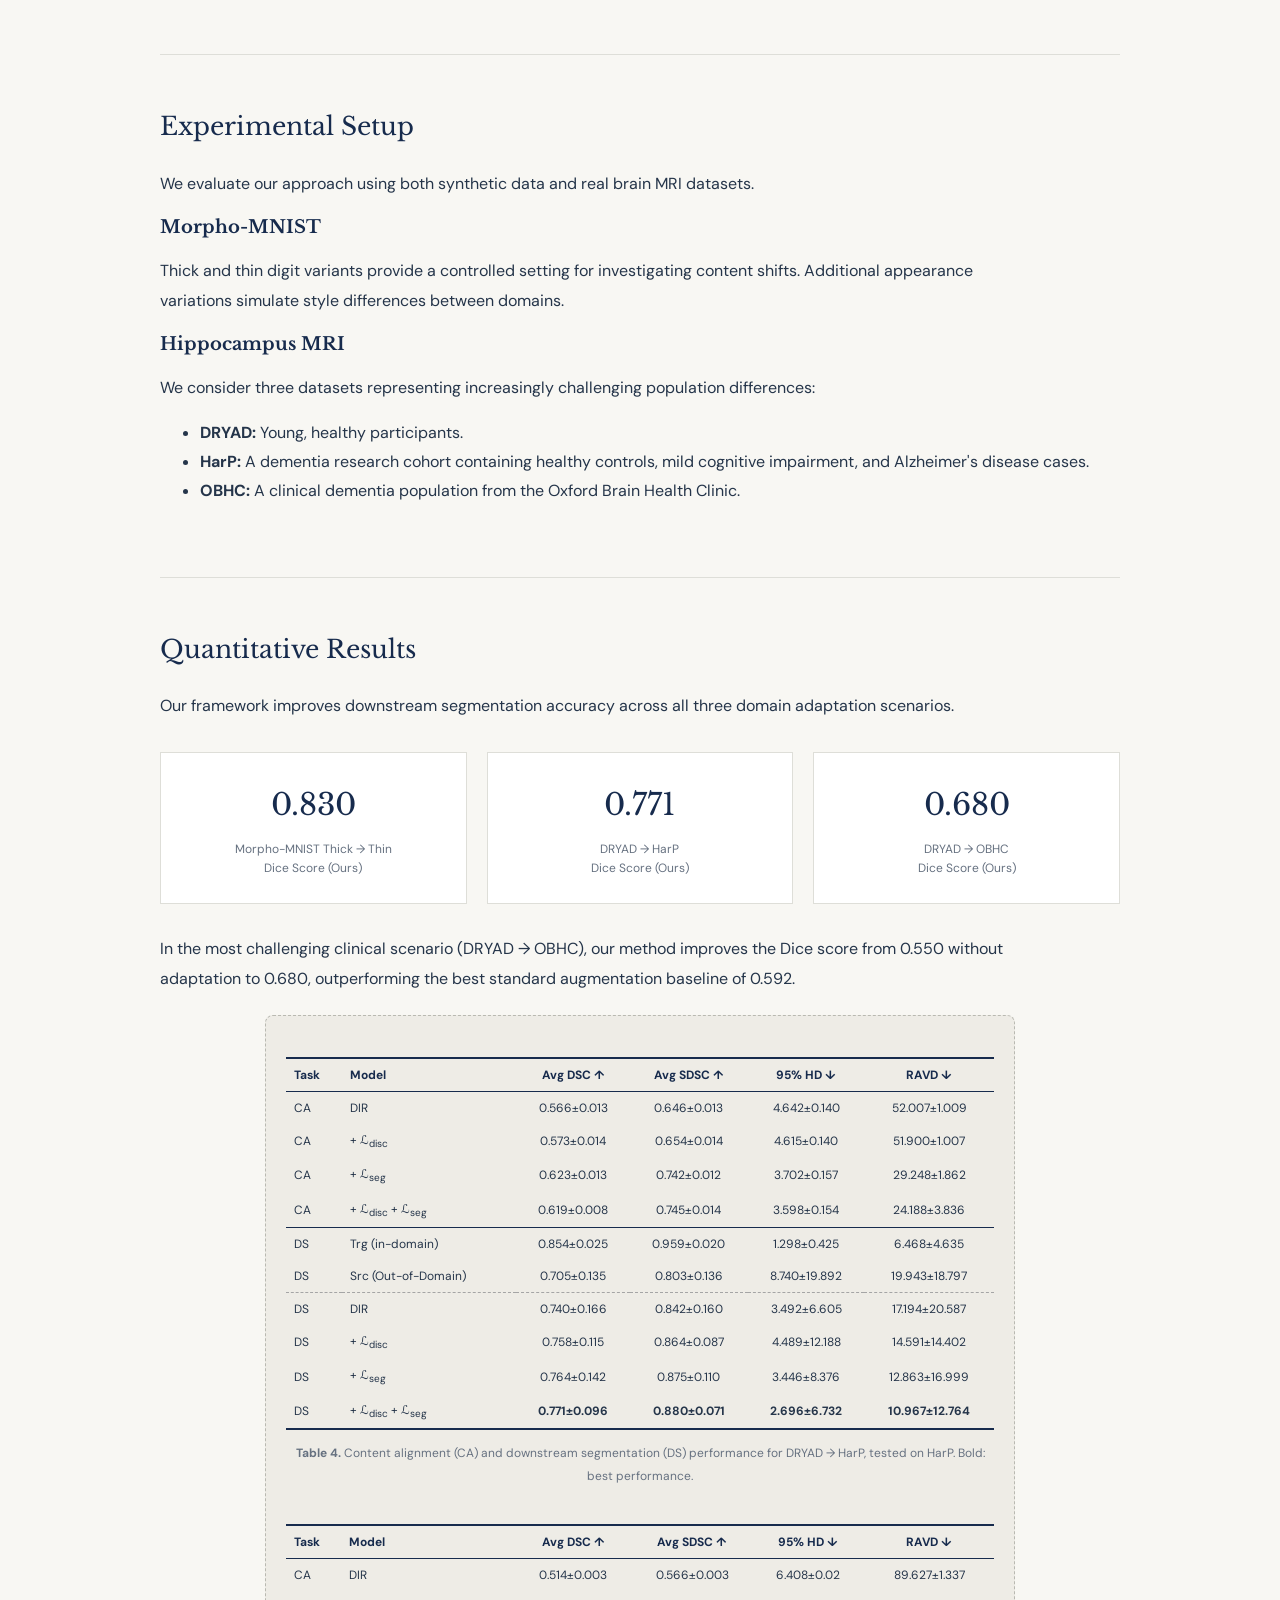
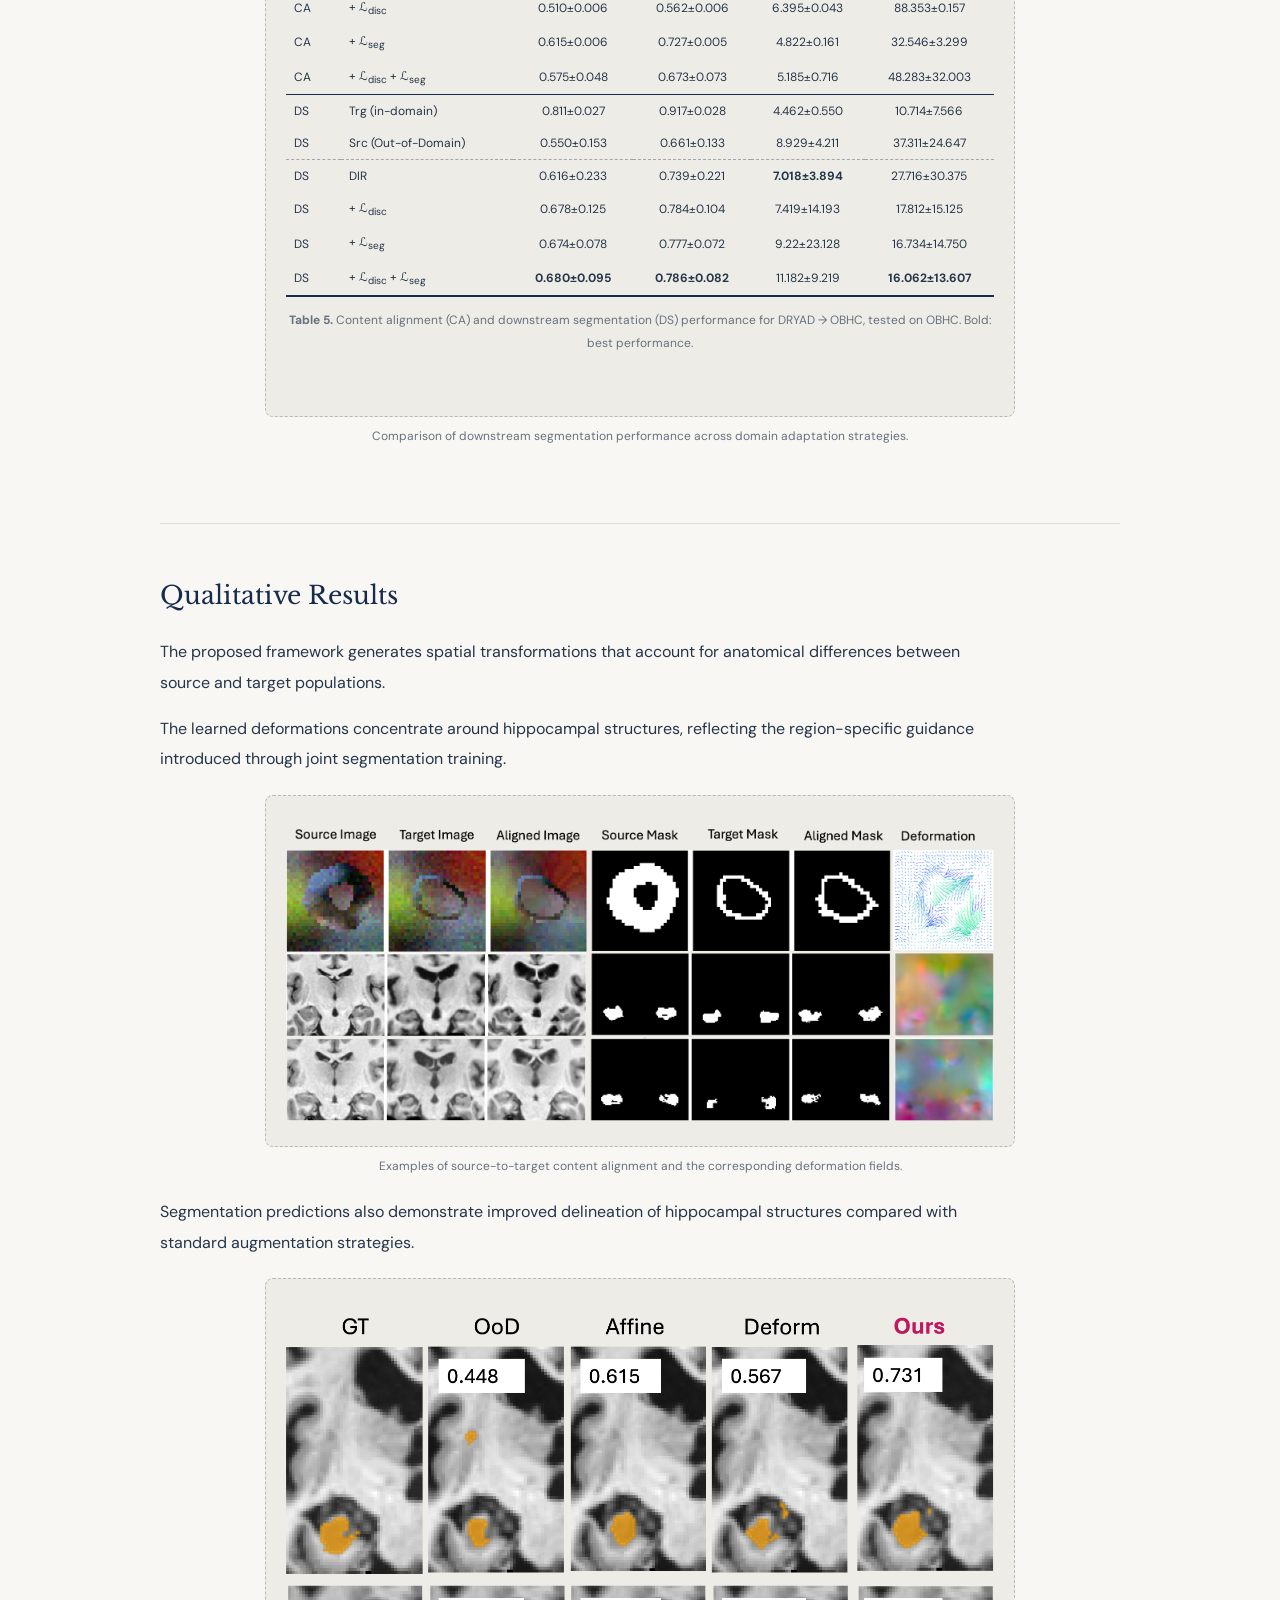
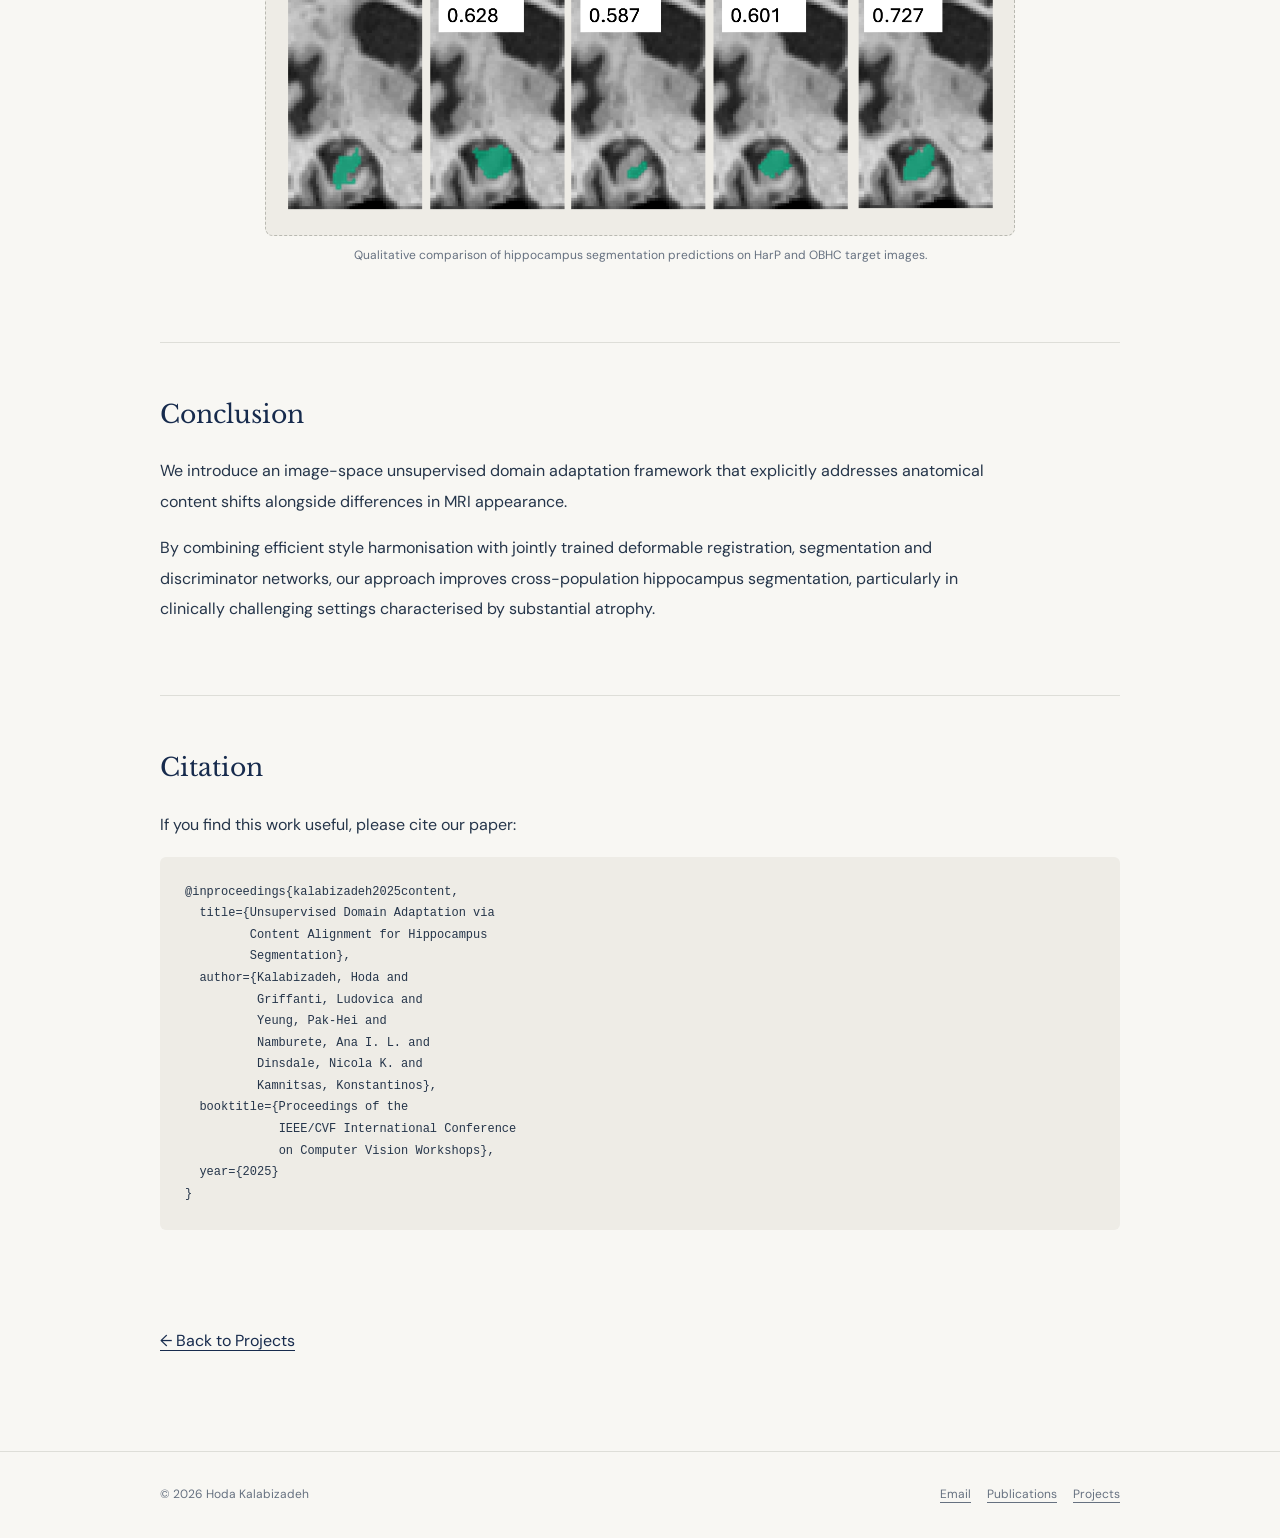
==== commit 3e6a4e37: "Update index.html" ====
--- a/projects/content-alignment/index.html
+++ b/projects/content-alignment/index.html
@@ -328,6 +328,38 @@
         padding: 6px;
       }
     }
+
+    
+  /* ------------------------------------------
+     ACADEMIC ABSTRACT
+     ------------------------------------------ */
+  
+  .abstract-section {
+    max-width: 800px;
+    margin: 0 auto;
+  }
+  
+  .abstract-section h2 {
+    text-align: center;
+    margin-bottom: 24px;
+  }
+  
+  .abstract-text {
+    font-size: 15px;
+    line-height: 1.85;
+    text-align: justify;
+    text-justify: inter-word;
+    hyphens: auto;
+    margin: 0;
+  }
+  
+  @media (max-width: 700px) {
+    .abstract-text {
+      text-align: left;
+      hyphens: none;
+    }
+  }
+
 
   </style>
 </head>
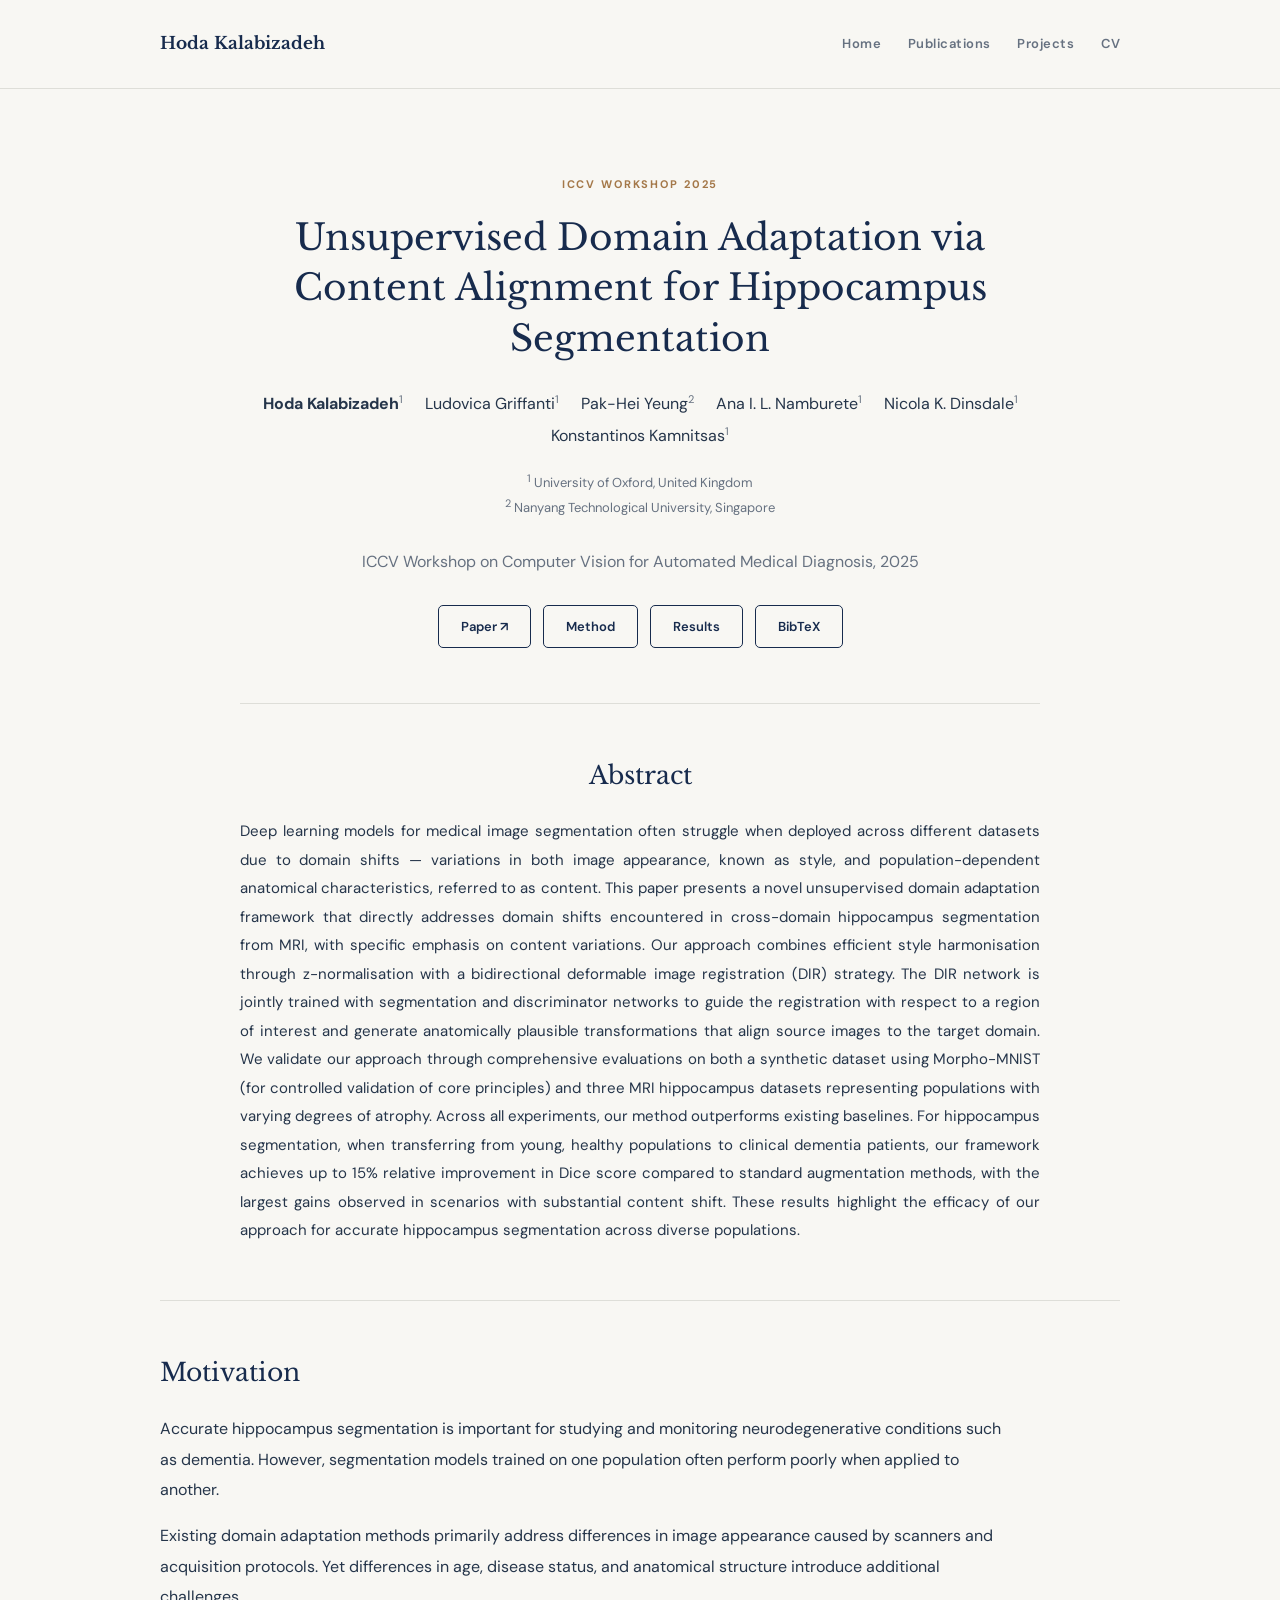
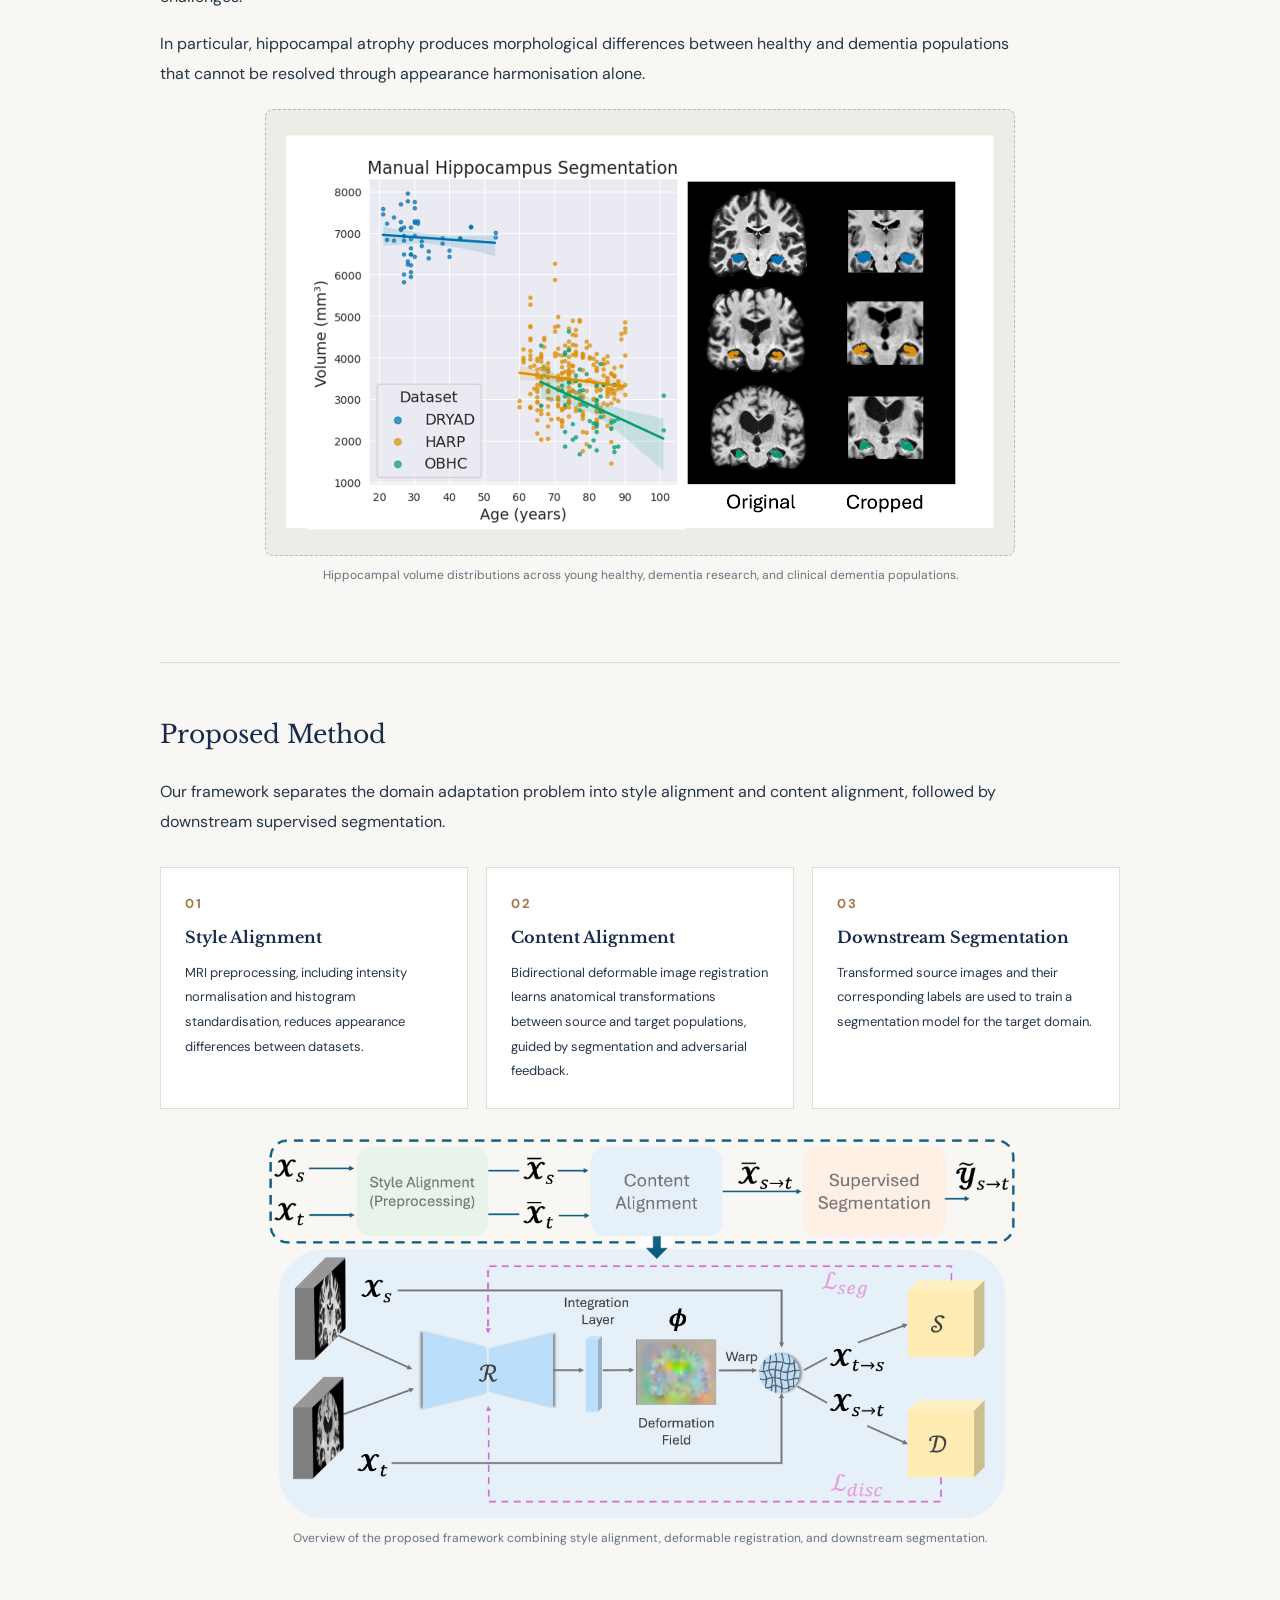
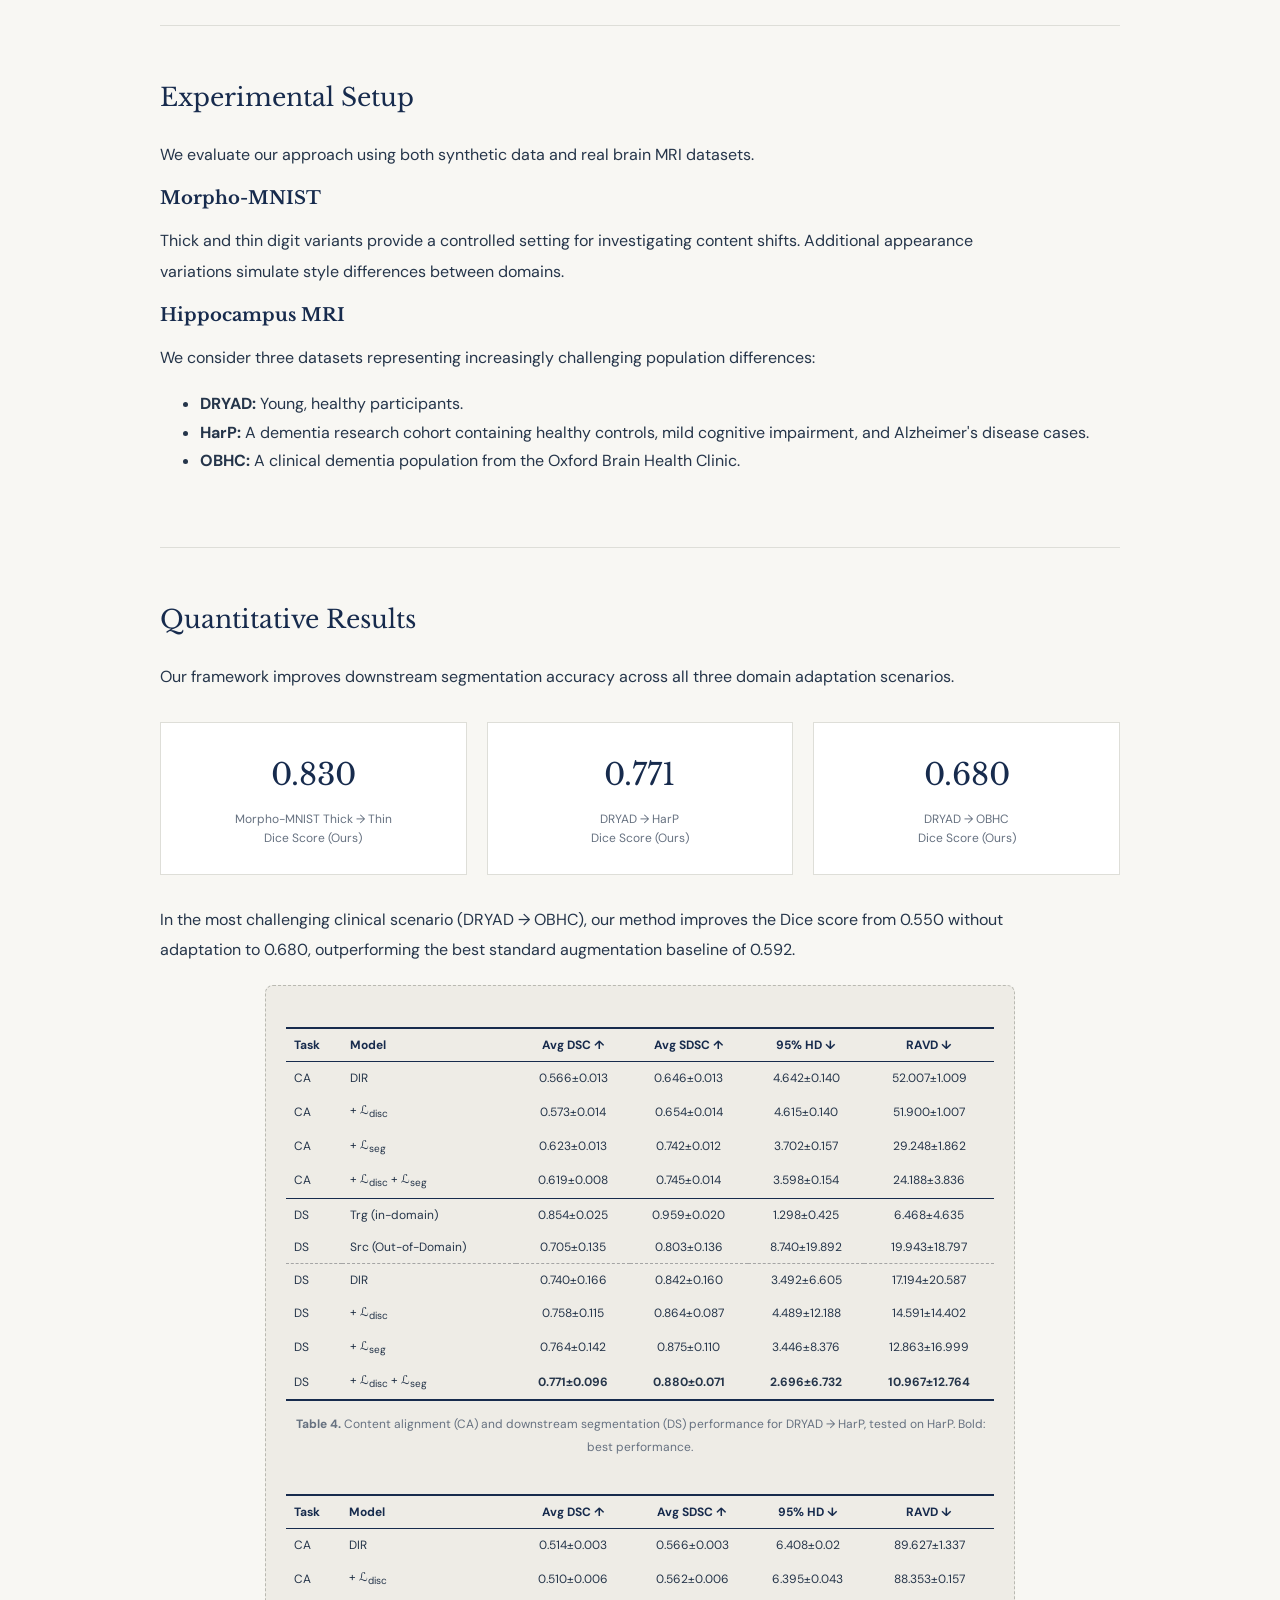
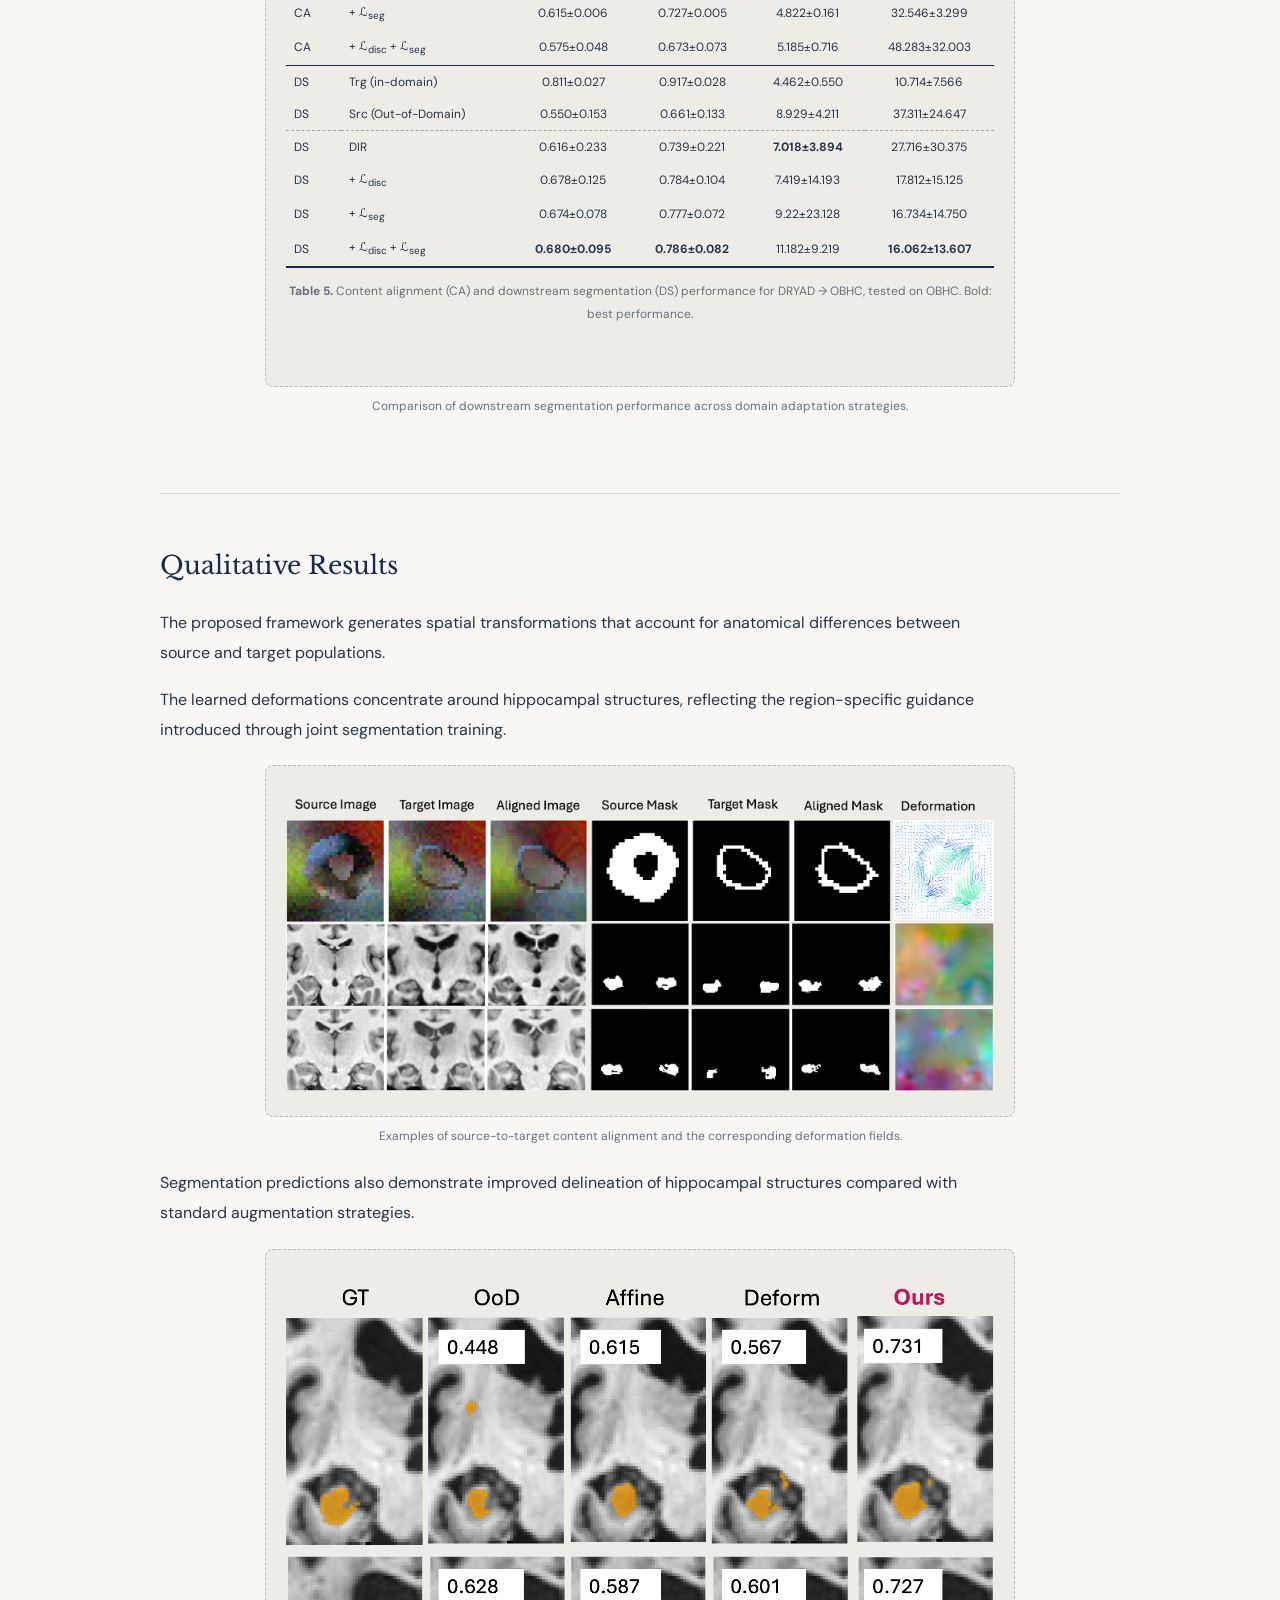
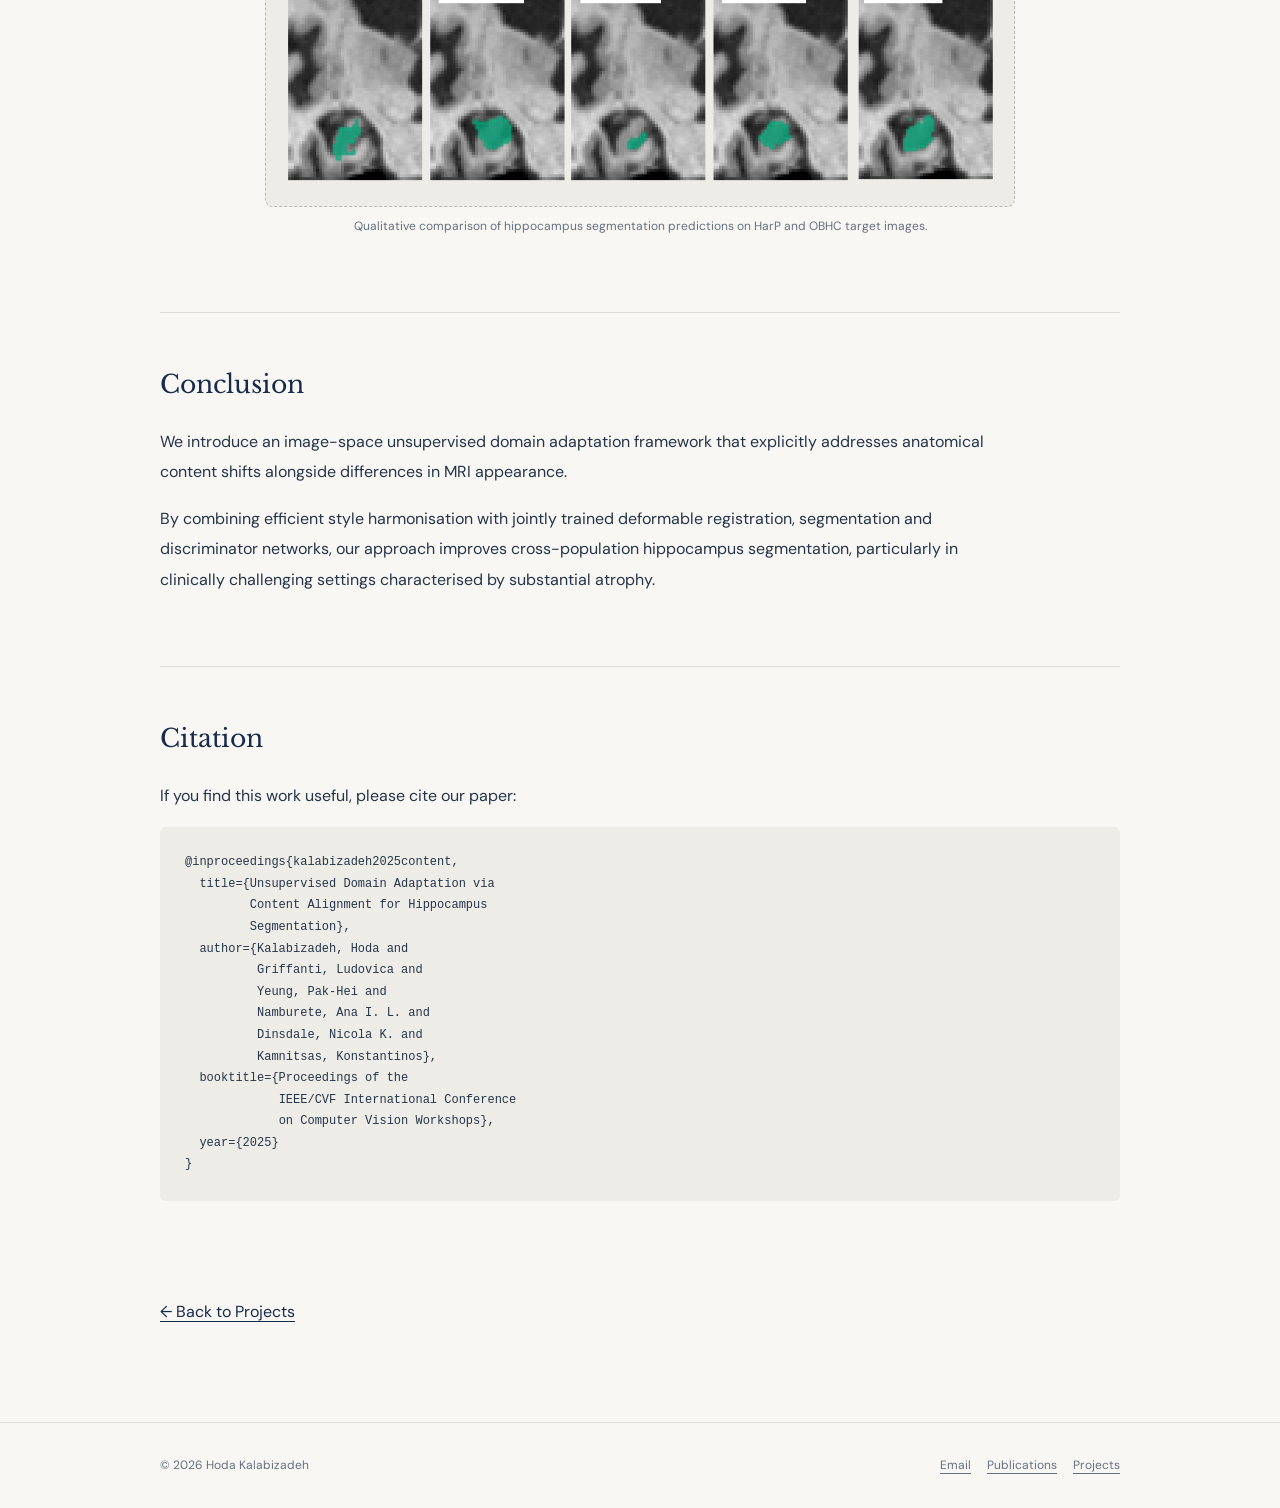
==== commit 1d896607: "Update index.html" ====
--- a/projects/content-alignment/index.html
+++ b/projects/content-alignment/index.html
@@ -26,8 +26,9 @@
     .project-header h1 {
       max-width: 850px;
       margin: 18px auto 24px;
-      font-size: clamp(29px, 4vw, 43px);
+      font-size: clamp(26px, 3.2vw, 36px);
       line-height: 1.4;
+      font-weight: 400;
     }
 
     .project-authors {
--- a/style.css
+++ b/style.css
@@ -654,3 +654,51 @@
   color: var(--bronze);
 }
 
+
+
+/* ------------------------------------------
+   PROJECT CARD ALIGNMENT
+   ------------------------------------------ */
+
+.project-card {
+  display: flex;
+  flex-direction: column;
+  align-items: stretch;
+}
+
+/* Workshop heading — prevent stretching */
+
+.project-card .eyebrow {
+  flex: none;
+  margin: 0 0 8px;
+}
+
+/* Project title — no forced empty space */
+
+.project-card h3 {
+  min-height: 0;
+  margin: 0 0 12px;
+  line-height: 1.5;
+}
+
+/* Framework image */
+
+.project-card .project-card-image {
+  flex: none;
+  margin: 0 0 12px;
+}
+
+/* Project description — prevent stretching */
+
+.project-card > p:not(.eyebrow) {
+  flex: none;
+  margin: 0 0 16px;
+}
+
+/* Keep Explore Project links at the bottom */
+
+.project-card > .text-link {
+  margin-top: auto;
+}
+
+
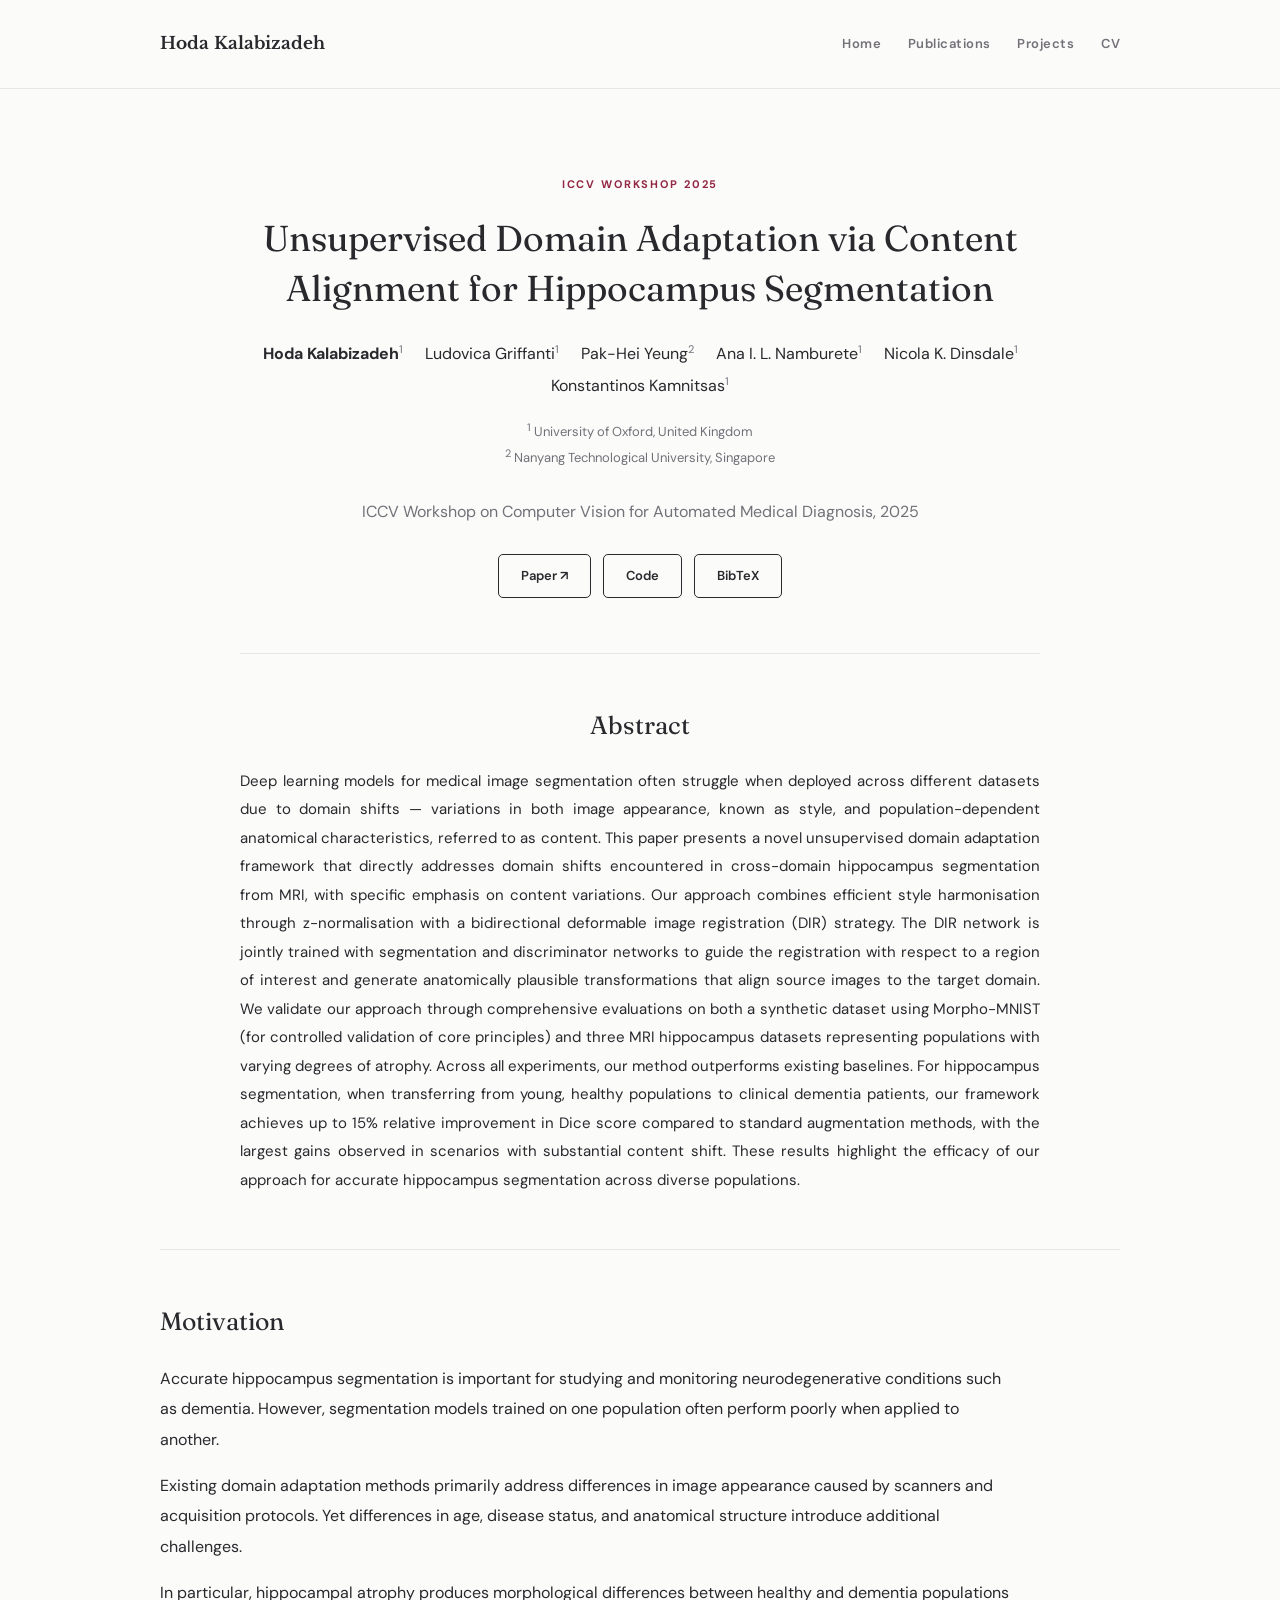
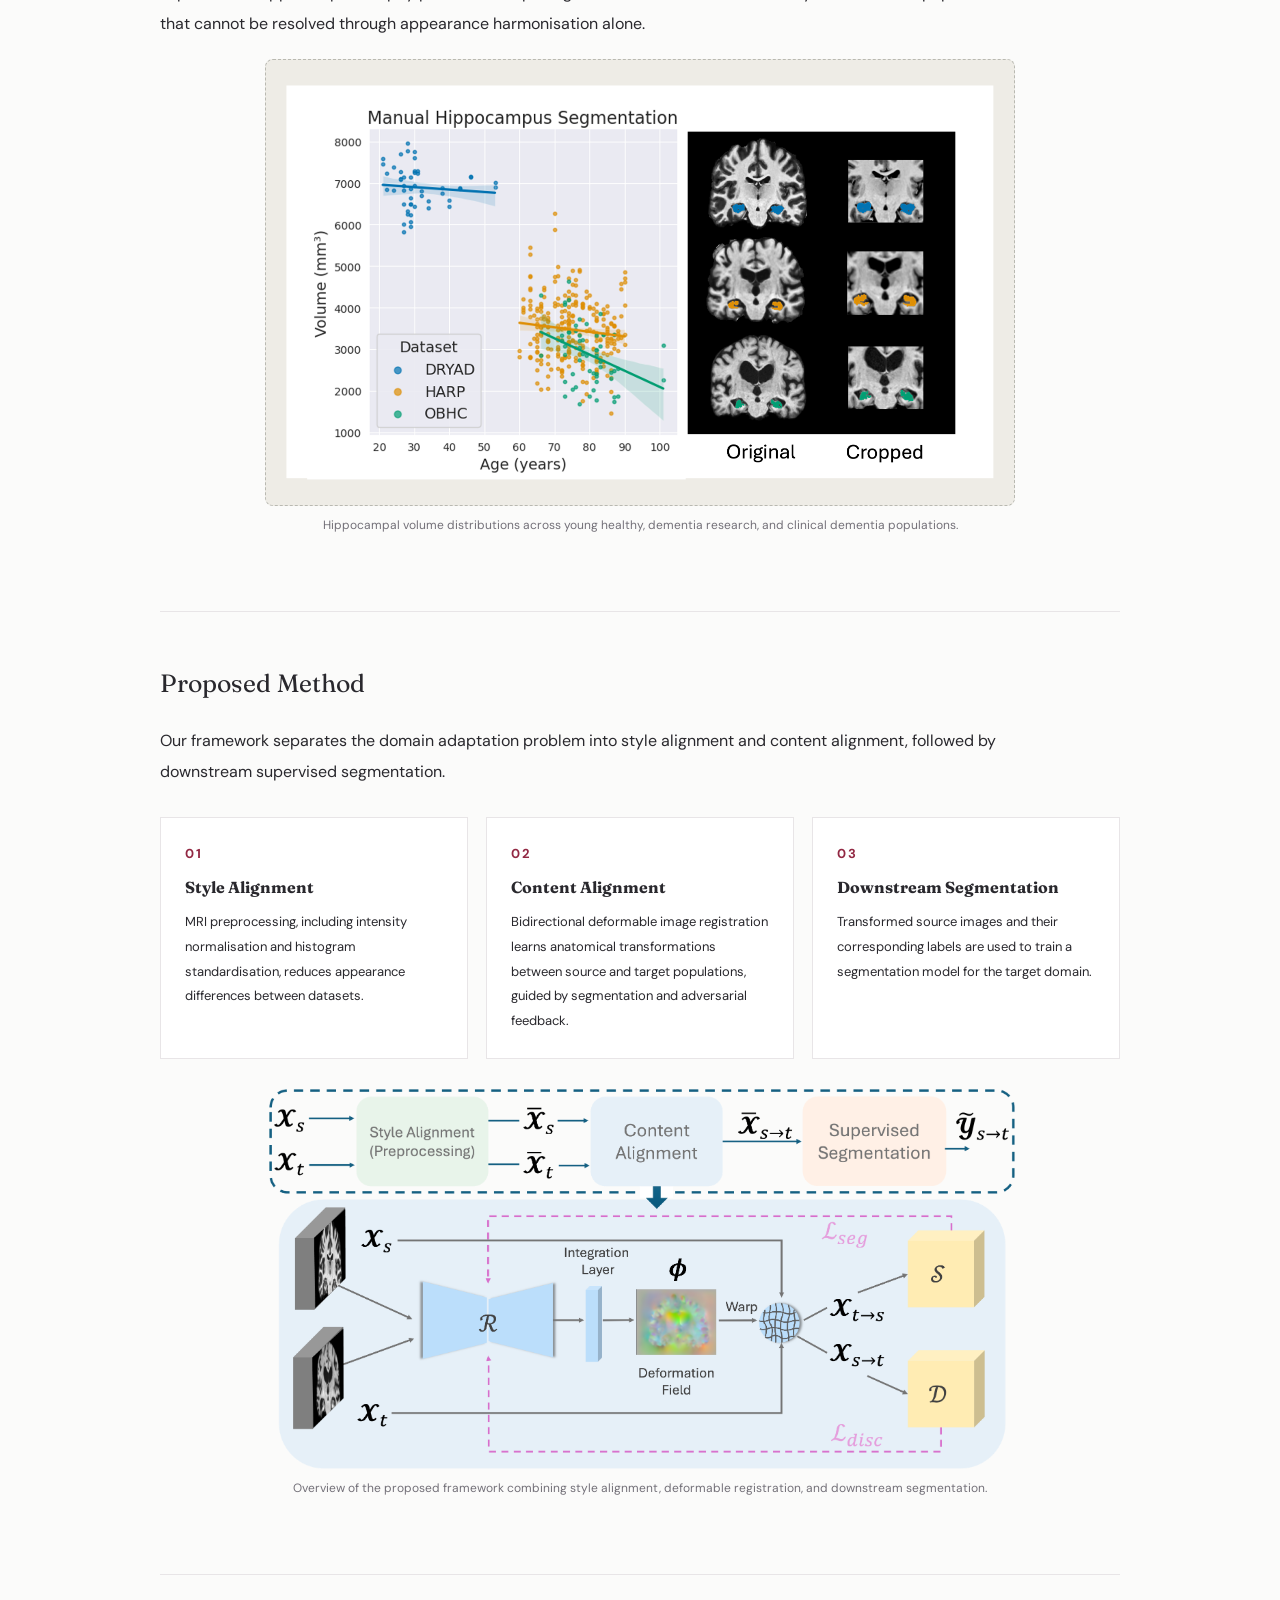
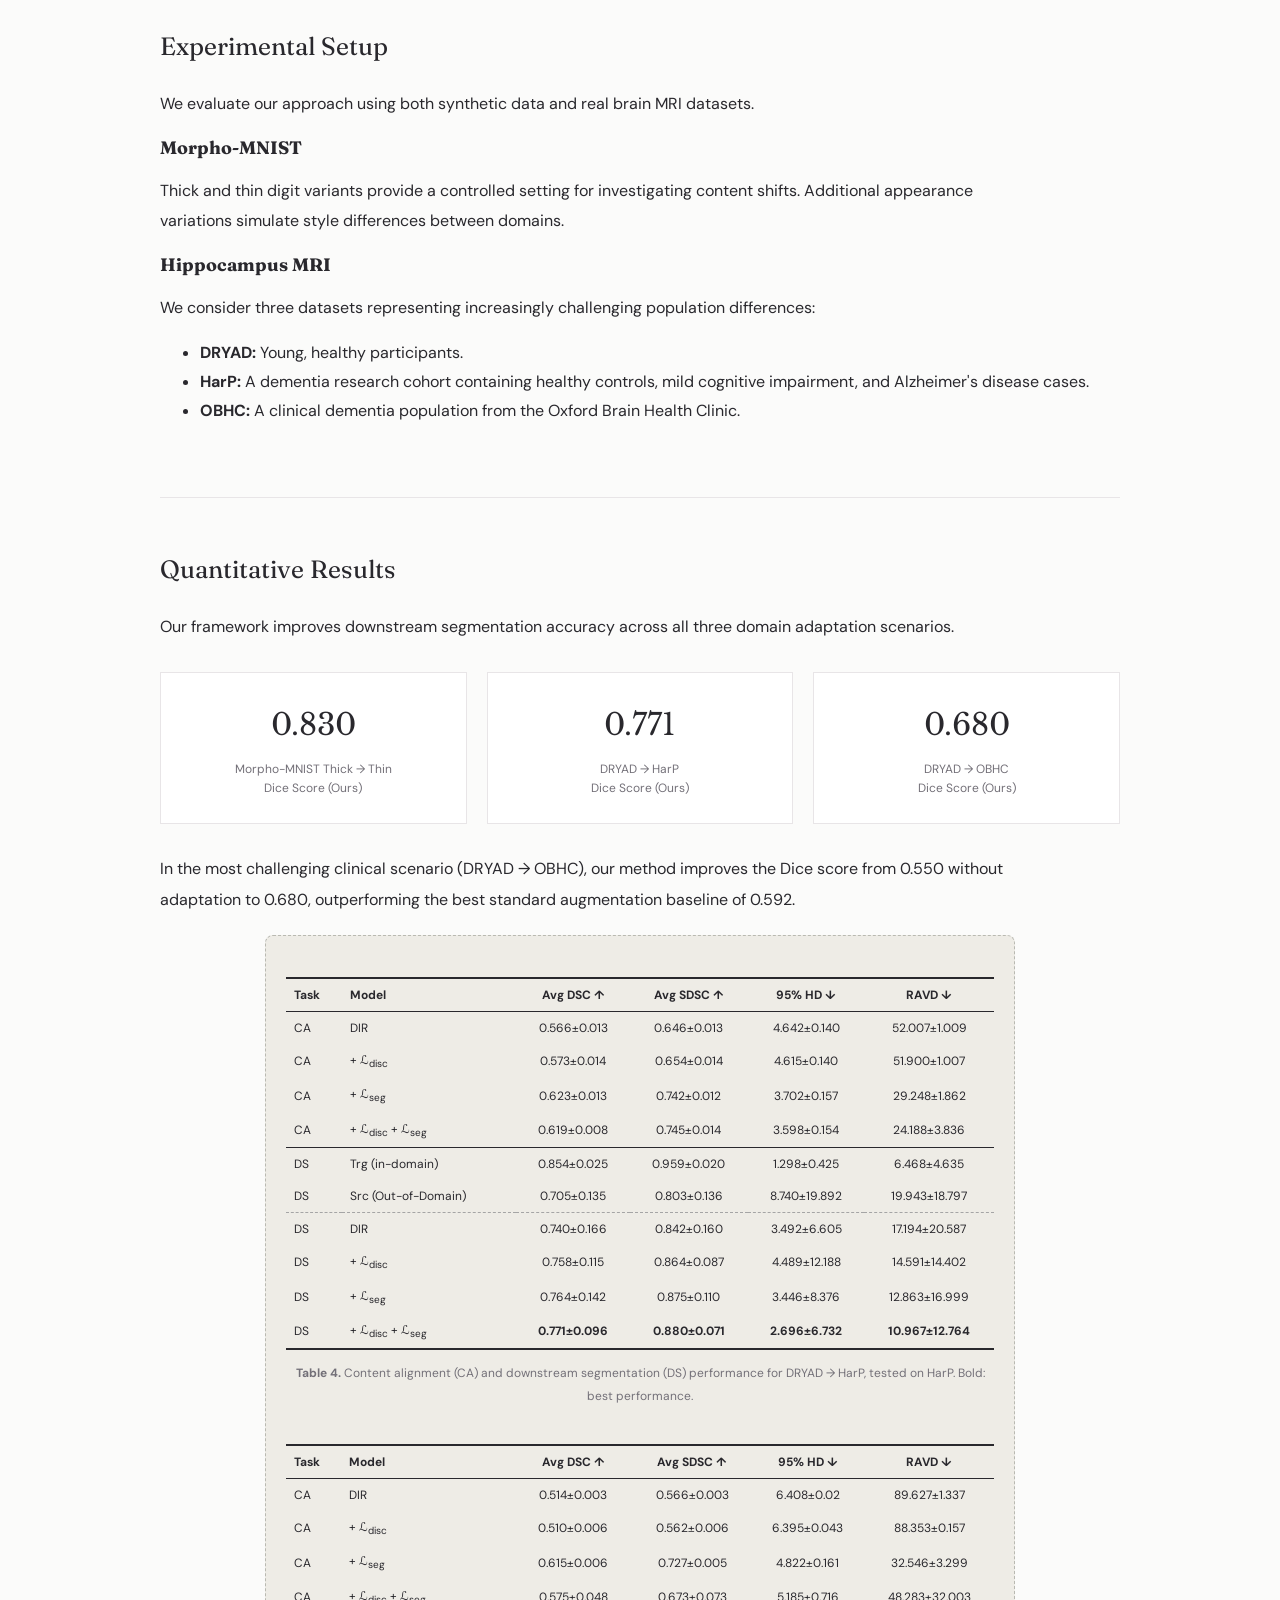
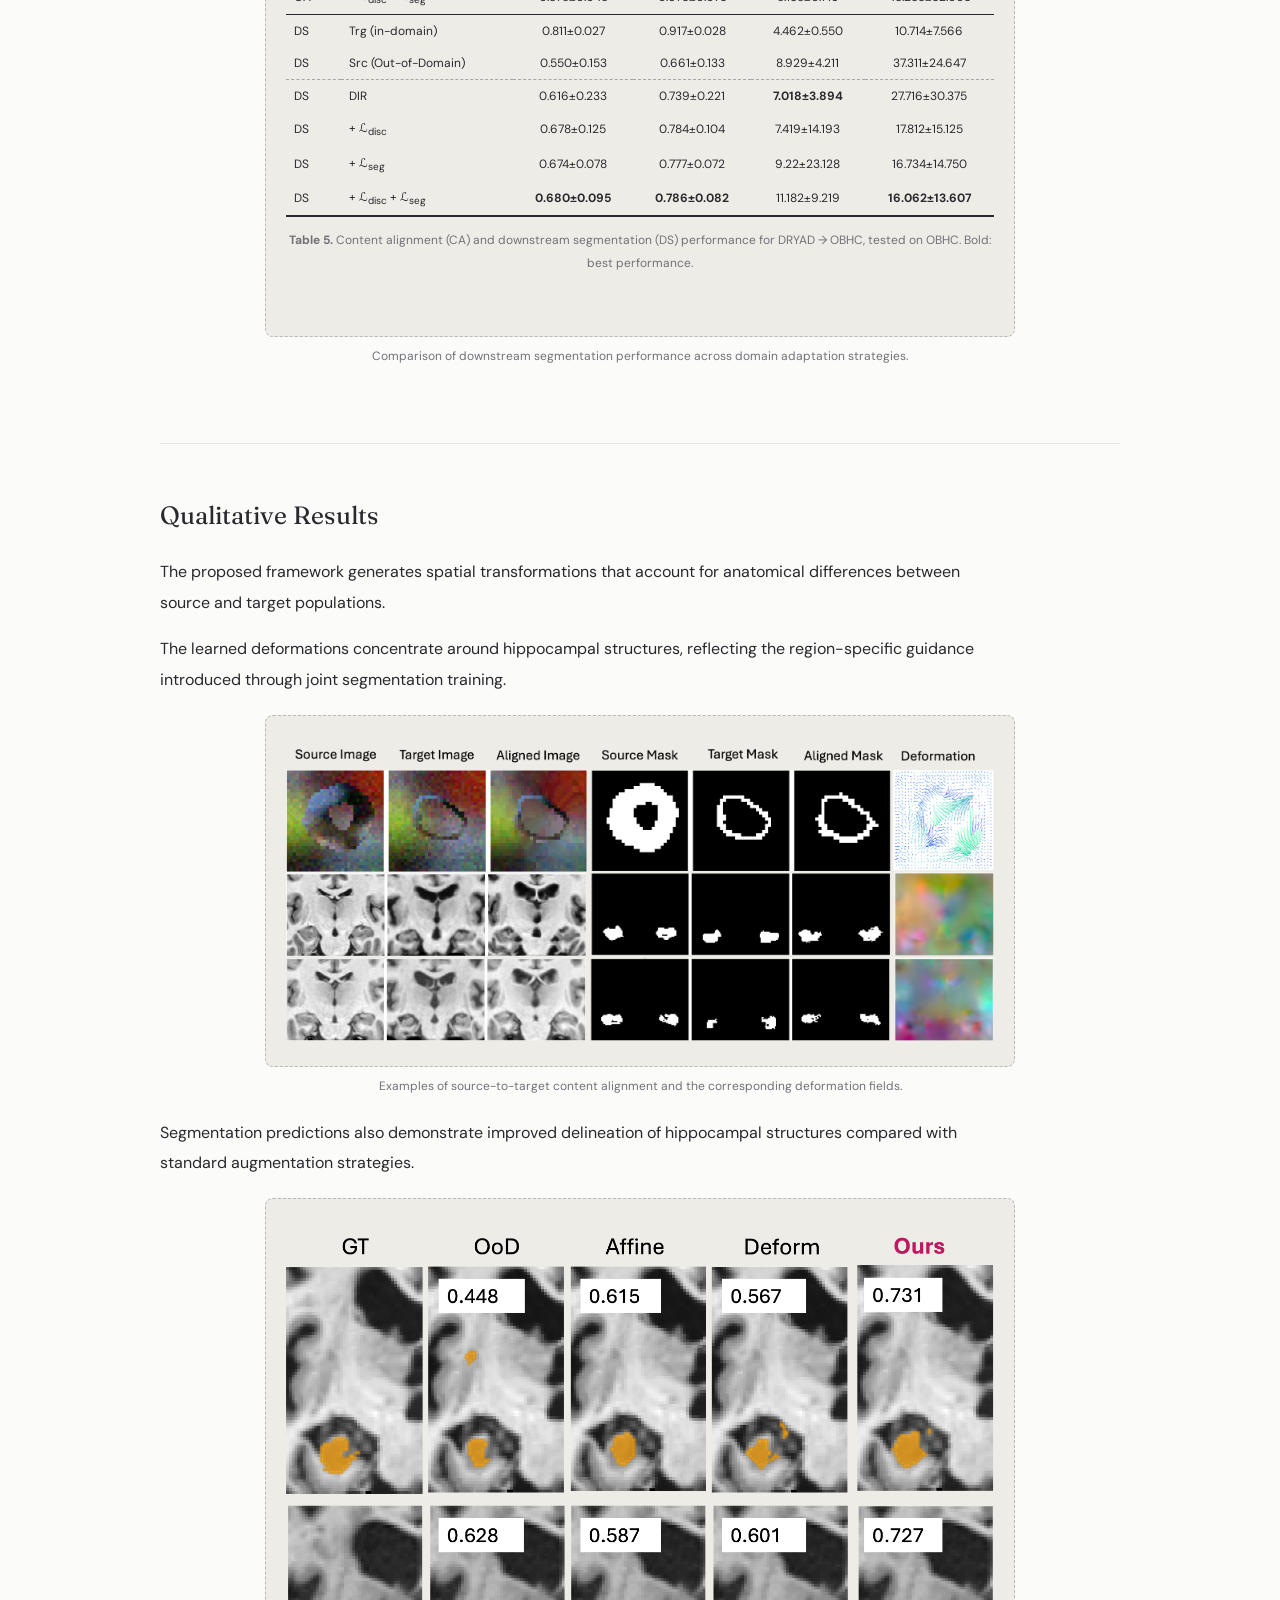
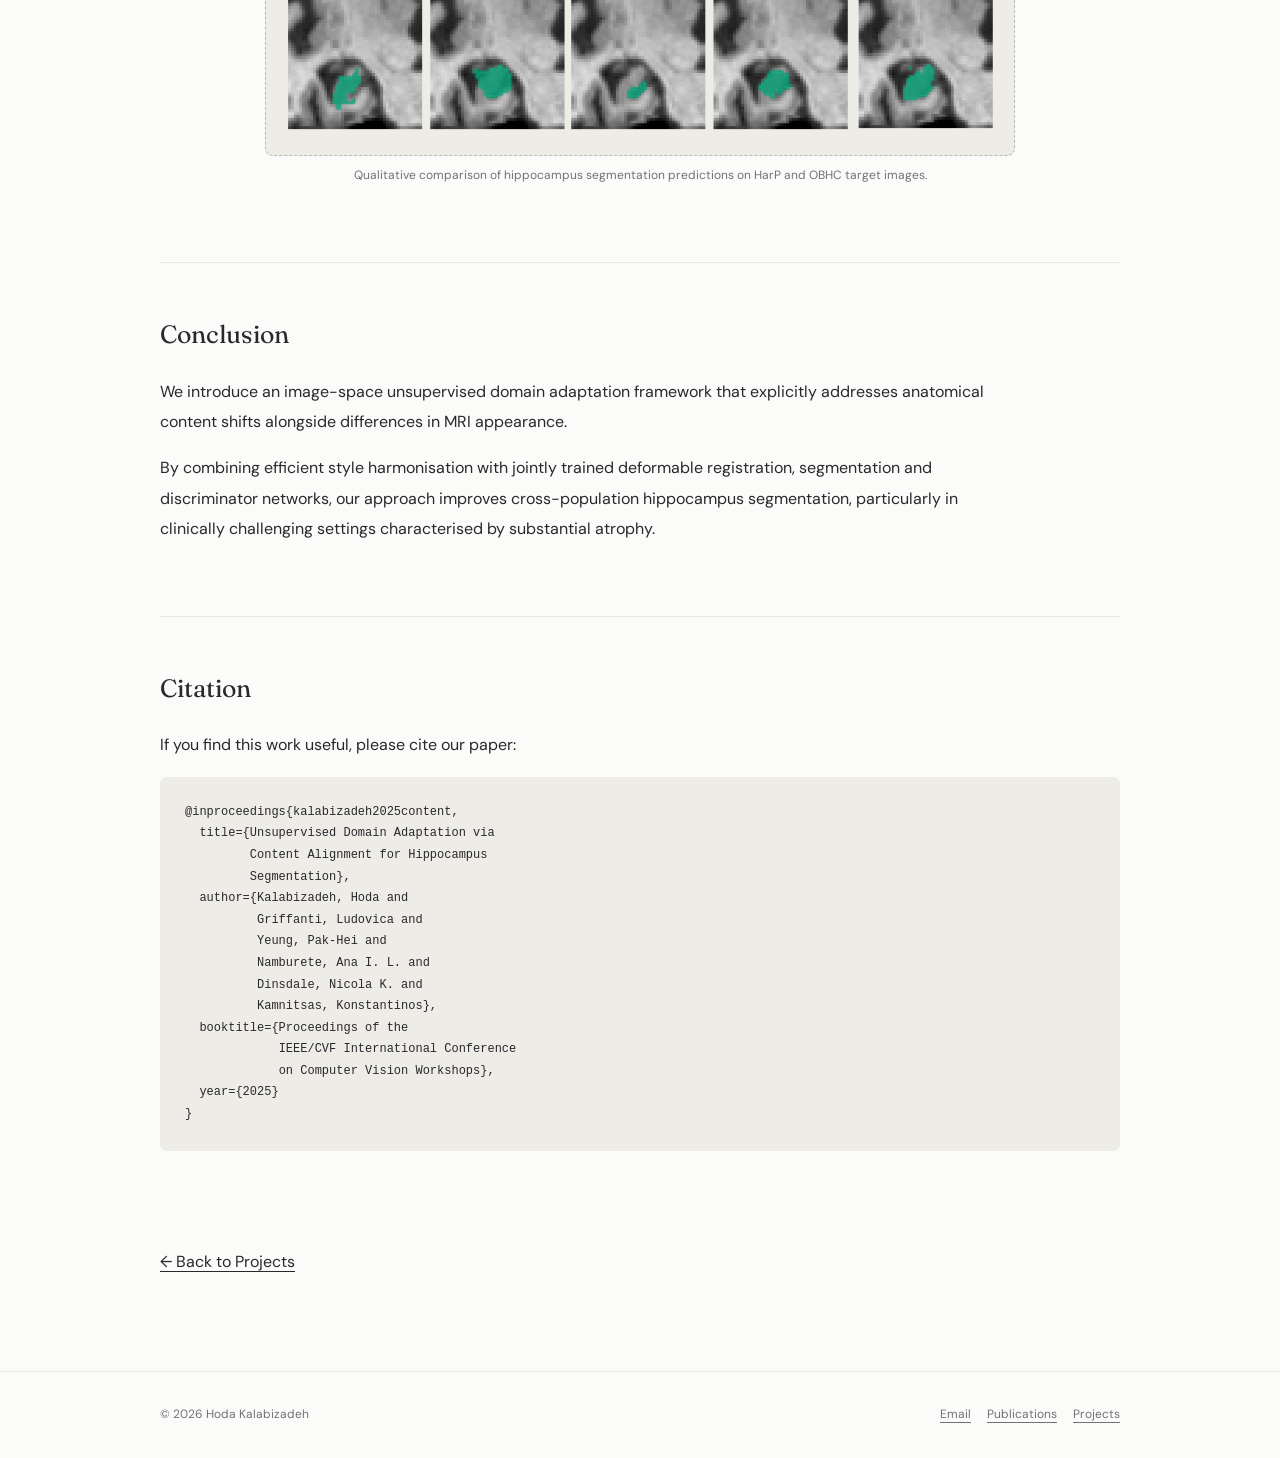
==== commit 03b983f6: "Update index.html" ====
--- a/projects/content-alignment/index.html
+++ b/projects/content-alignment/index.html
@@ -440,12 +440,8 @@
           Paper ↗
         </a>
 
-        <a href="#method">
-          Method
-        </a>
-
-        <a href="#results">
-          Results
+        <a href="https://github.com/hodakalabizadeh/content-alignment-uda">
+          Code
         </a>
 
         <a href="#citation">
--- a/style.css
+++ b/style.css
@@ -9,20 +9,22 @@
    ------------------------------------------ */
 
 @import url('https://fonts.googleapis.com/css2?family=DM+Sans:wght@400;500;600;700&family=Libre+Baskerville:wght@400;700&display=swap');
+@import url('https://fonts.googleapis.com/css2?family=Fraunces:ital,opsz,wght,SOFT,WONK@0,9..144,400,0,0;1,9..144,400,0,0&display=swap');
 
 
 /* ------------------------------------------
    2. COLOUR PALETTE
    ------------------------------------------ */
 
+
 :root {
-  --navy: #172b4d;
-  --ink: #25354a;
-  --muted: #667180;
-  --bronze: #a47849;
-  --cream: #f8f7f3;
-  --line: #deded8;
-  --white: #fff;
+  --navy: #29282d;
+  --ink: #29282d;
+  --muted: #737078;
+  --bronze: #922843;
+  --cream: #fbfbfa;
+  --line: #e8e5e7;
+  --white: #ffffff;
 }
 
 
@@ -118,11 +120,10 @@
    5. TYPOGRAPHY
    ------------------------------------------ */
 
-.hero h1,
 h1,
 h2,
 h3 {
-  font-family: 'Libre Baskerville', Georgia, serif;
+  font-family: 'Fraunces', Georgia, serif;
   color: var(--navy);
   line-height: 1.35;
 }
@@ -147,7 +148,7 @@
 .lead {
   font-size: 18px;
   line-height: 1.85;
-  color: #445368;
+  color: var(--muted);
 }
 
 .eyebrow {
@@ -166,42 +167,141 @@
 
 
 /* ------------------------------------------
-   6. HOME PAGE — HERO SECTION
+   6. HOMEPAGE — BALANCED EDITORIAL LAYOUT
    ------------------------------------------ */
 
 .hero {
   display: grid;
-  grid-template-columns: minmax(0, 1fr) 235px;
+  grid-template-columns: minmax(0, 1fr) 190px;
   align-items: center;
-  gap: 70px;
-  padding: 92px 0 86px;
-}
-
-/* Profile photo with rounded corners */
-
+  column-gap: 45px;
+  padding: 55px 0 15px;
+}
+
+.hero-intro {
+  min-width: 0;
+}
+
+.hero .eyebrow {
+  margin: 0 0 16px;
+  color: var(--bronze);
+}
+
+.hero .hero-name {
+  font-family: Georgia, 'Times New Roman', serif;
+  font-size: clamp(58px, 7vw, 84px);
+  font-weight: 400;
+  line-height: 1.04;
+  letter-spacing: -0.055em;
+  color: var(--ink);
+  margin: 0;
+}
+
+/* Prevent the greeting from wrapping awkwardly */
+
+.hero-name > span {
+  display: block;
+  white-space: nowrap;
+}
+
+.hero-name .name-highlight {
+  color: var(--bronze);
+}
+
+.hero-affiliation {
+  font-size: 14px;
+  line-height: 1.7;
+  color: var(--muted);
+  margin: 0;
+}
+
+/* Portrait and links below it */
+
+.hero-profile {
+  width: 100%;
+  max-width: 200px;
+  justify-self: end;
+   transform: translateX(-25px);
+}
+
+.hero-profile .portrait,
 .portrait {
+  display: block;
   width: 100%;
-  aspect-ratio: 4/5;
+  height: auto;
+  aspect-ratio: 4 / 5;
   object-fit: cover;
-  display: block;
-  border-radius: 24px;
-  background: #e5e5df;
+  border-radius: 16px;
+  background: #e5e5e5;
 }
 
 .portrait-placeholder {
-  background: #e8e6df;
+  display: flex;
+  width: 100%;
+  aspect-ratio: 4 / 5;
+  border-radius: 16px;
+  background: #f0f0ee;
   border: 1px solid var(--line);
   color: var(--muted);
-  aspect-ratio: 4/5;
-  display: flex;
   align-items: center;
   justify-content: center;
   text-align: center;
   font-size: 13px;
   padding: 20px;
-  border-radius: 24px;
-}
-
+}
+
+.hero-social {
+  display: flex;
+  align-items: center;
+  justify-content: center;
+  gap: 23px;
+  margin-top: 18px;
+}
+
+.hero-social a {
+  display: inline-flex;
+  align-items: center;
+  justify-content: center;
+  width: 25px;
+  height: 25px;
+  color: var(--ink);
+  transition: color 0.2s ease;
+}
+
+.hero-social a:hover,
+.hero-social a:focus-visible {
+  color: var(--bronze);
+}
+
+.hero-social svg {
+  width: 21px;
+  height: 21px;
+  fill: none;
+  stroke: currentColor;
+  stroke-width: 1.7;
+  stroke-linecap: round;
+  stroke-linejoin: round;
+}
+
+/* Biography beneath the greeting and portrait */
+
+.home-introduction {
+  max-width: 800px;
+  padding: 0 0 60px;
+}
+
+.home-introduction p {
+  font-size: 15px;
+  line-height: 1.8;
+  color: var(--ink);
+  margin: 0 0 16px;
+}
+
+.home-introduction .text-link {
+  display: inline-block;
+  margin-top: 8px;
+  color: var(--bronze);
+}
 
 /* ------------------------------------------
    7. GENERAL PAGE SECTIONS
@@ -277,13 +377,18 @@
   color: var(--muted);
 }
 
+.publication .meta strong {
+  font-weight: 700;
+  color: var(--ink);
+}
+
 .publication a {
   font-size: 13px;
   font-weight: 700;
 }
 
 .year {
-  font-family: 'Libre Baskerville', Georgia, serif;
+  font-family: 'Fraunces', Georgia, serif;
   font-size: 21px;
   color: var(--navy);
   margin: 36px 0 4px;
@@ -306,12 +411,11 @@
   padding: 27px;
   display: flex;
   flex-direction: column;
-  align-items: start;
+  align-items: stretch;
 }
 
 .card p {
   font-size: 14px;
-  flex: 1;
 }
 
 .card .eyebrow {
@@ -323,38 +427,33 @@
    PROJECT CARD IMAGE
    ------------------------------------------ */
 
-   .project-card-image {
-        display: flex;
-        align-items: center;
-        justify-content: center;
-      
-        width: 100%;
-        max-width: 100%;
-        height: 160px;
-      
-        margin: 12px 0;
-        overflow: hidden;
-        background: #fff;
-        border-radius: 4px;
-      }
-   
-   .project-card-image img {
-        display: block;
-      
-        width: 100%;
-        max-width: 100%;
-        height: 100%;
-      
-        object-fit: contain;
-      }
-   
-   /* Optional subtle hover effect */
-
-      .project-card-image:hover img {
-        opacity: 0.85;
-      }
-
-
+.project-card-image {
+  display: flex;
+  align-items: center;
+  justify-content: center;
+  width: 100%;
+  max-width: 100%;
+  height: 140px;
+  margin: 12px 0;
+  padding: 8px;
+  overflow: hidden;
+  background: var(--white);
+  border-radius: 4px;
+}
+
+.project-card-image img {
+  display: block;
+  width: auto;
+  height: auto;
+  max-width: 100%;
+  max-height: 100%;
+  object-fit: contain;
+  transition: opacity 0.2s ease;
+}
+
+.project-card-image:hover img {
+  opacity: 0.85;
+}
 
 /* ------------------------------------------
    11. ACADEMIC CV
@@ -406,21 +505,26 @@
   padding-top: 4px;
 }
 
-/* Degree, position, or award title */
+
+/* University or company heading */
 
 .cv-entry strong {
   display: block;
   color: var(--navy);
   font-size: 16px;
-  margin-bottom: 5px;
-}
-
-/* CV descriptions */
+  font-weight: 700;
+  margin-bottom: 2px;
+}
+
+/* Degree or job title */
 
 .cv-entry p {
-  margin: 8px 0;
-  line-height: 1.75;
-}
+  margin: 0;
+  font-size: 14px;
+  line-height: 1.6;
+  color: var(--muted);
+}
+
 
 /* Bullet points within CV entries */
 
@@ -484,81 +588,6 @@
 
 .social a {
   color: var(--muted);
-}
-
-
-/* ------------------------------------------
-   14. MOBILE RESPONSIVENESS
-   ------------------------------------------ */
-
-@media (max-width: 700px) {
-
-  /* Navigation */
-
-  .nav {
-    align-items: flex-start;
-    flex-direction: column;
-    padding: 22px 0;
-    gap: 14px;
-  }
-
-  .nav-links {
-    gap: 19px;
-  }
-
-  /* Home page */
-
-  .hero {
-    grid-template-columns: 1fr;
-    gap: 30px;
-    padding: 55px 0;
-  }
-
-  .portrait,
-  .portrait-placeholder {
-    max-width: 230px;
-  }
-
-  /* Project cards */
-
-  .cards {
-    grid-template-columns: 1fr;
-  }
-
-  /* CV entries:
-     Stack dates above descriptions
-     on smaller screens
-  */
-
-  .cv-group {
-    padding: 32px 0;
-  }
-
-  .cv-entry {
-    grid-template-columns: 1fr;
-    gap: 6px;
-    padding-bottom: 22px;
-    margin-bottom: 22px;
-  }
-
-  .cv-entry .date {
-    padding-top: 0;
-  }
-
-  /* General sections */
-
-  .page-heading {
-    padding: 55px 0 25px;
-  }
-
-  .section {
-    padding: 40px 0;
-  }
-
-}
-
-#publications {
-  border-top: none;
 }
 
 
@@ -702,3 +731,127 @@
 }
 
 
+
+/* ------------------------------------------
+   HOME PUBLICATIONS
+   ------------------------------------------ */
+
+#publications {
+  border-top: none;
+}
+
+/* ------------------------------------------
+   RESPONSIVE LAYOUT
+   ------------------------------------------ */
+
+@media (max-width: 900px) {
+  .hero .hero-name {
+    font-size: clamp(46px, 6.5vw, 70px);
+  }
+}
+
+@media (max-width: 700px) {
+  .nav {
+    align-items: flex-start;
+    flex-direction: column;
+    padding: 22px 0;
+    gap: 14px;
+  }
+
+  .nav-links {
+    gap: 19px;
+  }
+
+ .hero {
+    grid-template-columns: minmax(0, 1fr) 140px;
+    gap: 20px;
+  }
+
+  .hero .hero-name {
+    font-size: clamp(36px, 6vw, 48px);
+  }
+
+  .hero-profile {
+    max-width: 140px;
+    transform: none;
+  }
+
+  .hero-profile .portrait {
+    height: 165px;
+  }
+
+  .hero-social {
+    gap: 12px;
+  }
+
+  .hero-social svg {
+    width: 19px;
+    height: 19px;
+  }
+
+  .home-introduction {
+    padding-bottom: 45px;
+  }
+
+  .home-introduction p {
+    font-size: 14px;
+  }
+
+  .cards {
+    grid-template-columns: 1fr;
+  }
+
+  .cv-group {
+    padding: 32px 0;
+  }
+
+  .cv-entry {
+    grid-template-columns: 1fr;
+    gap: 6px;
+    padding-bottom: 22px;
+    margin-bottom: 22px;
+  }
+
+  .cv-entry .date {
+    padding-top: 0;
+  }
+
+  .page-heading {
+    padding: 55px 0 25px;
+  }
+
+  .section {
+    padding: 40px 0;
+  }
+}
+
+@media (max-width: 480px) {
+  .hero {
+    grid-template-columns: 1fr;
+  }
+
+  .hero .hero-name {
+    font-size: clamp(48px, 10vw, 68px);
+  }
+
+  .hero-profile {
+    max-width: 190px;
+    justify-self: start;
+  }
+}
+
+/* ------------------------------------------
+   BURGUNDY ACCENT LINKS
+   ------------------------------------------ */
+
+.text-link,
+.publication-links a,
+.publication a {
+  color: var(--bronze);
+}
+
+.text-link:hover,
+.publication-links a:hover,
+.publication a:hover {
+  color: #590a20;
+}
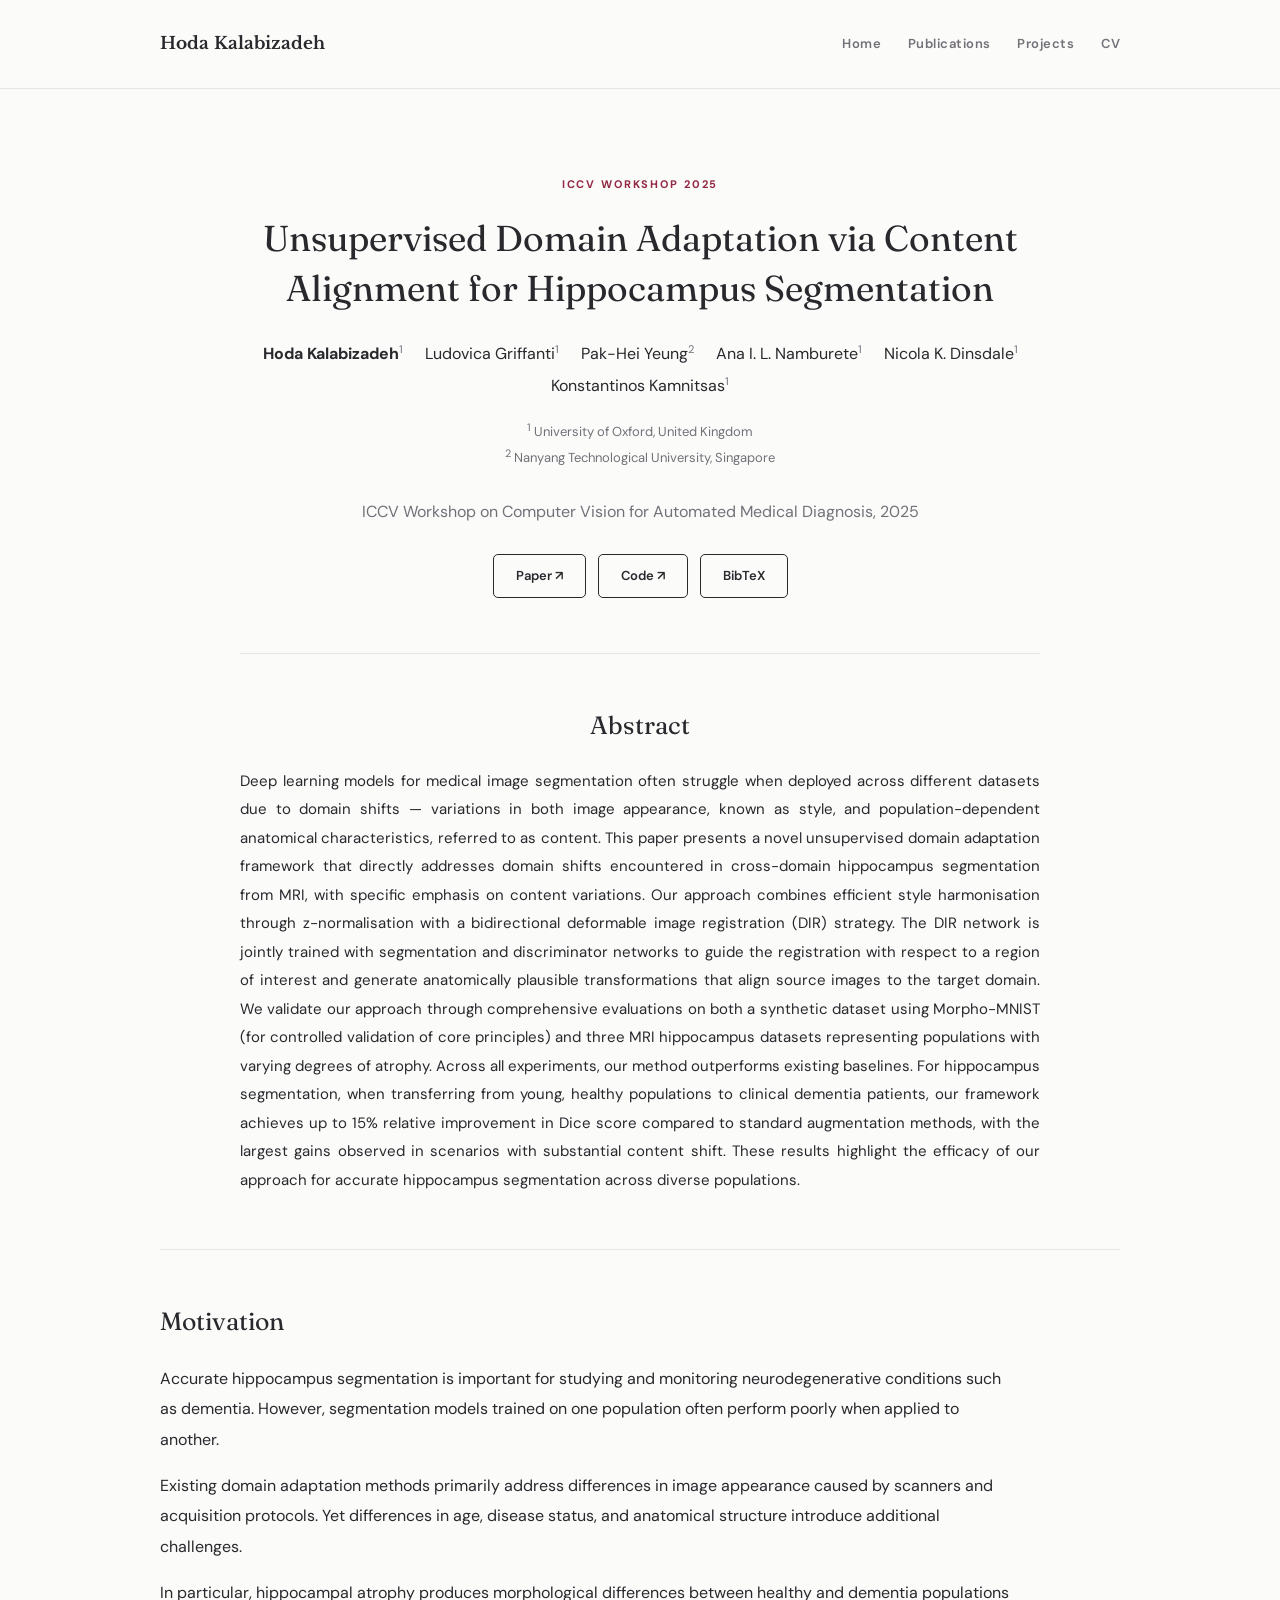
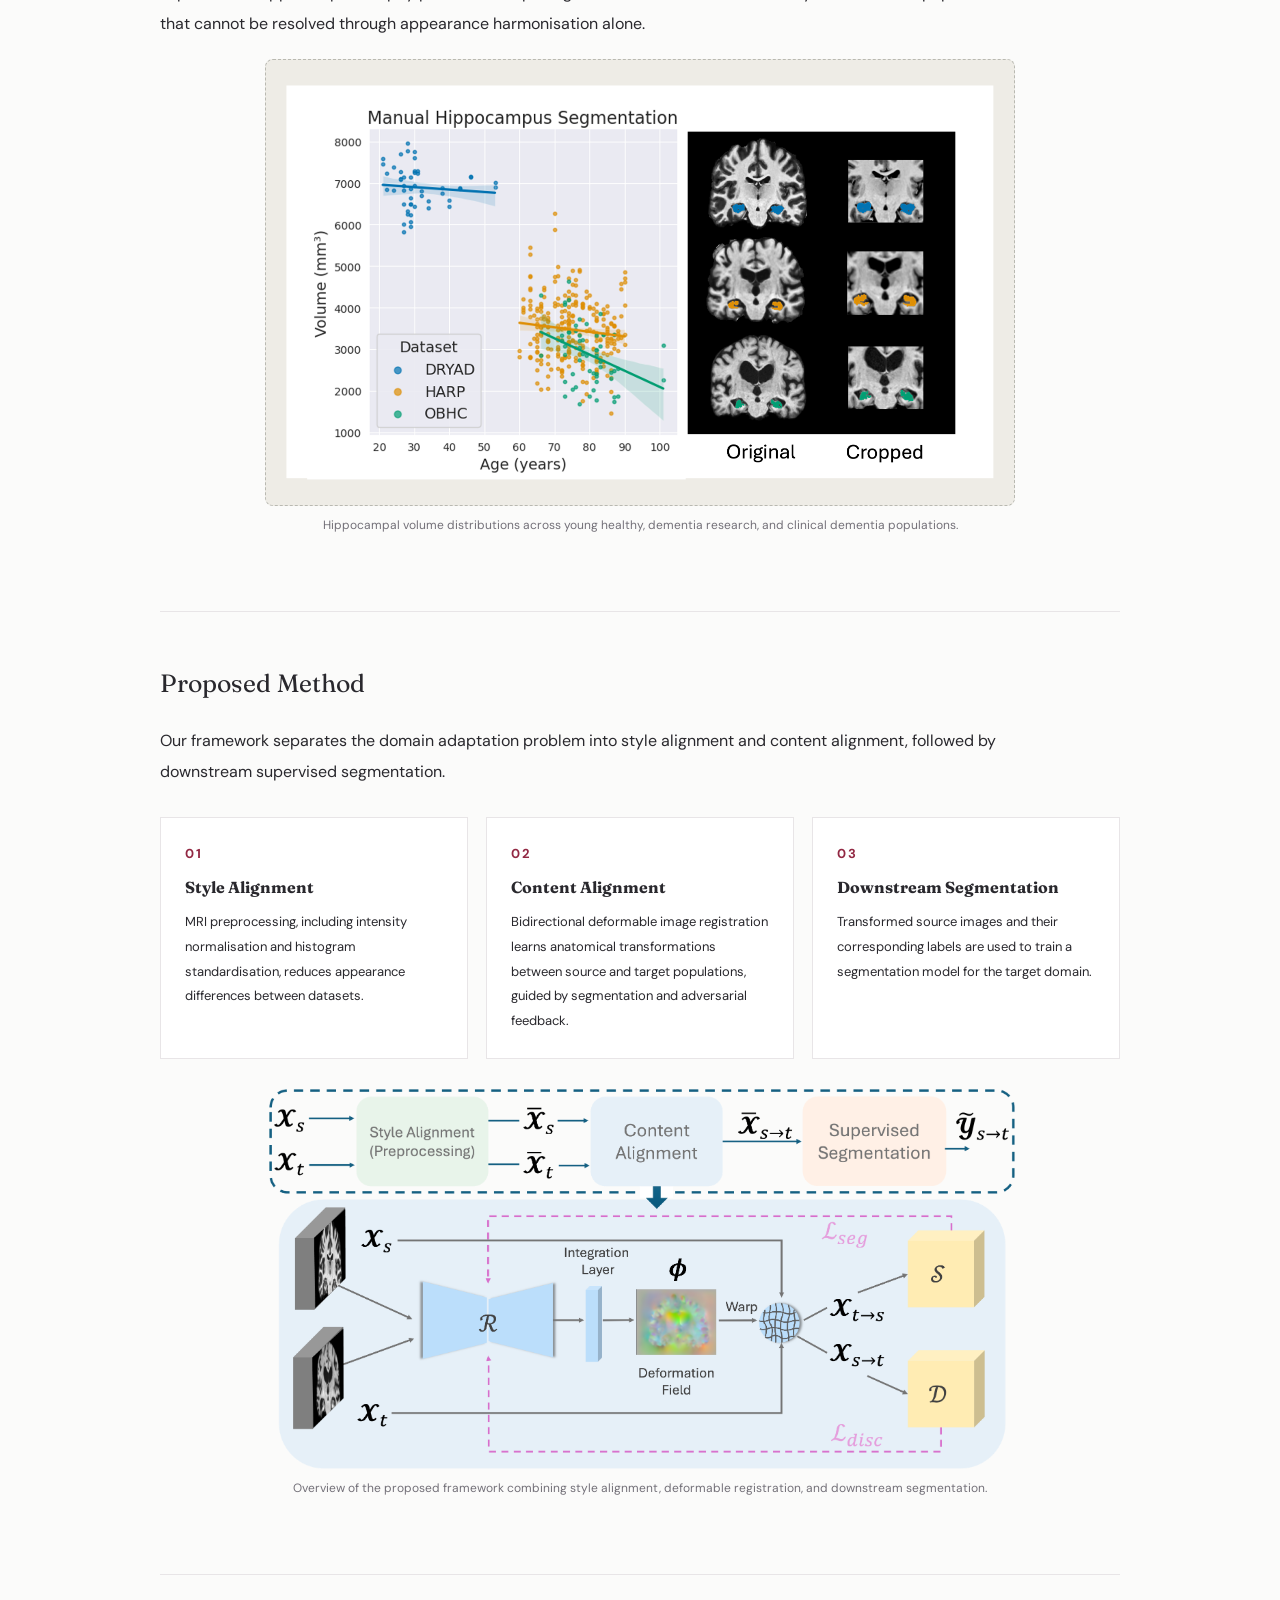
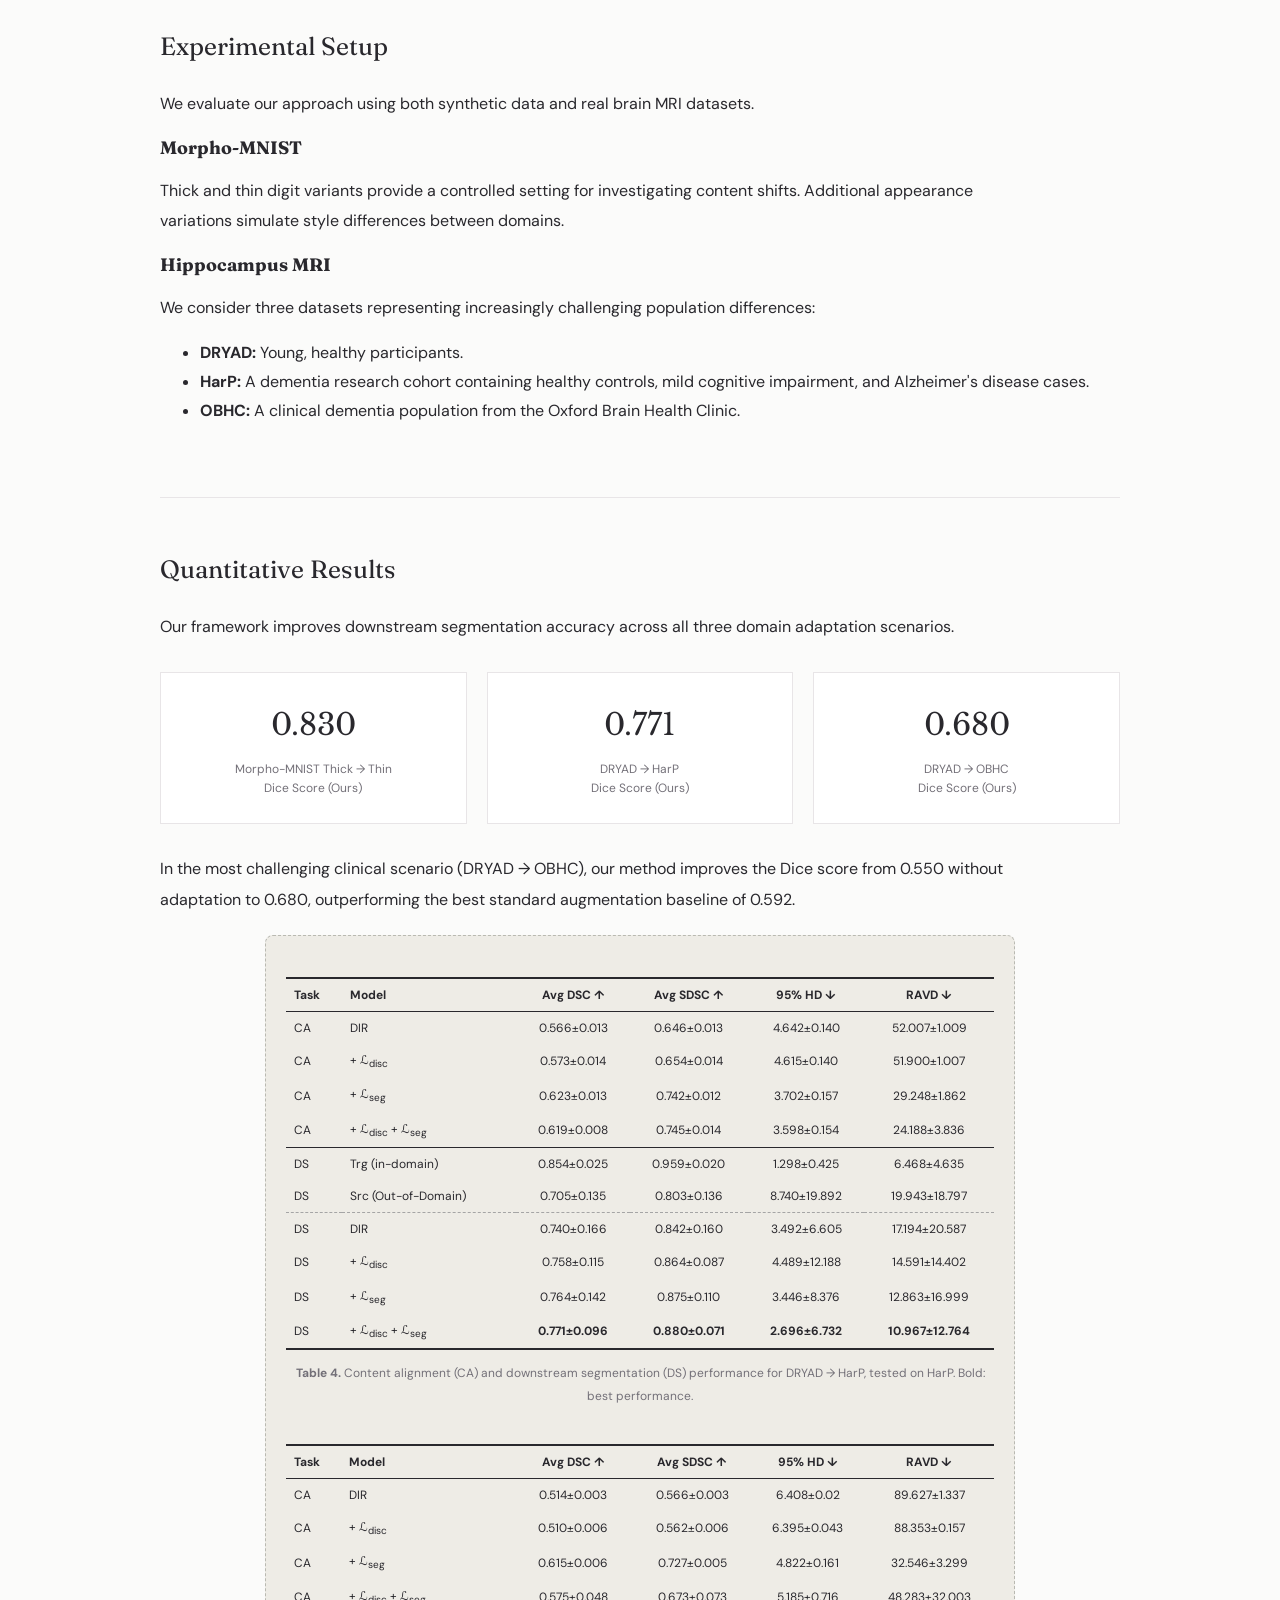
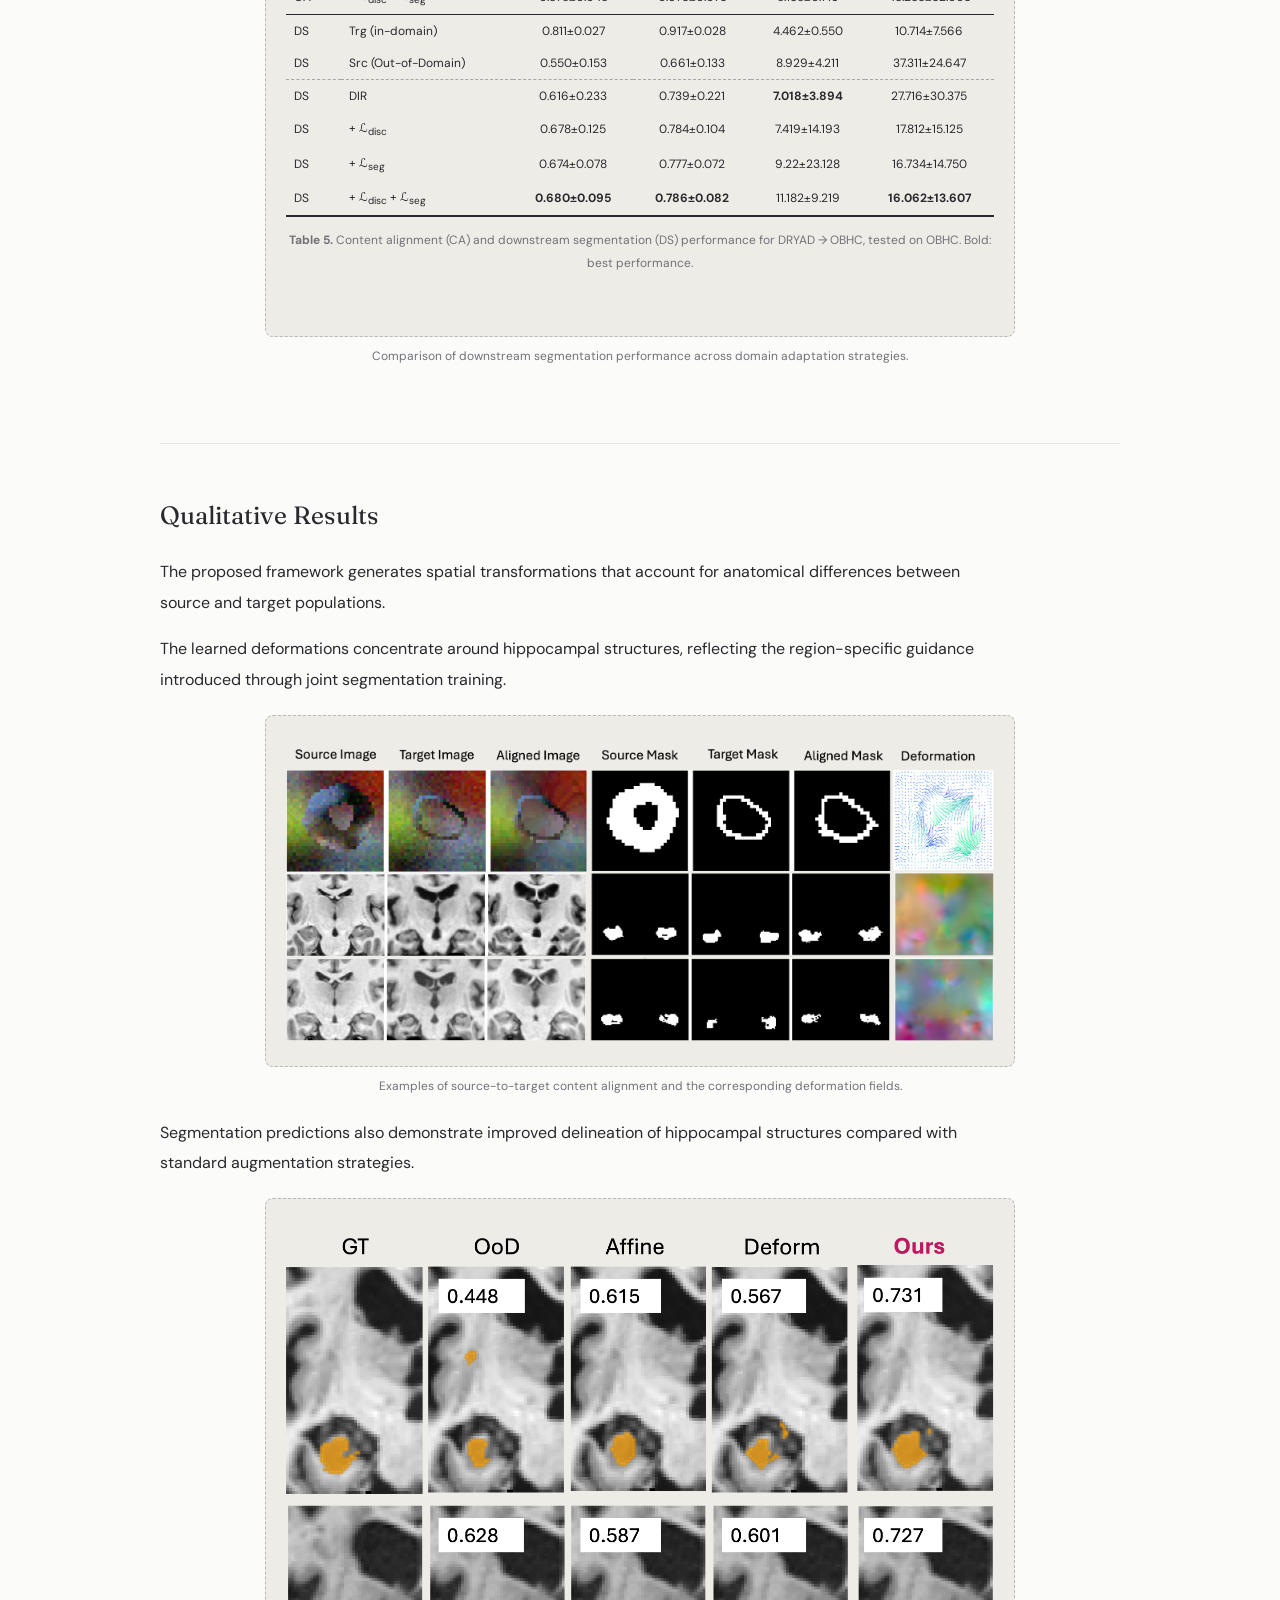
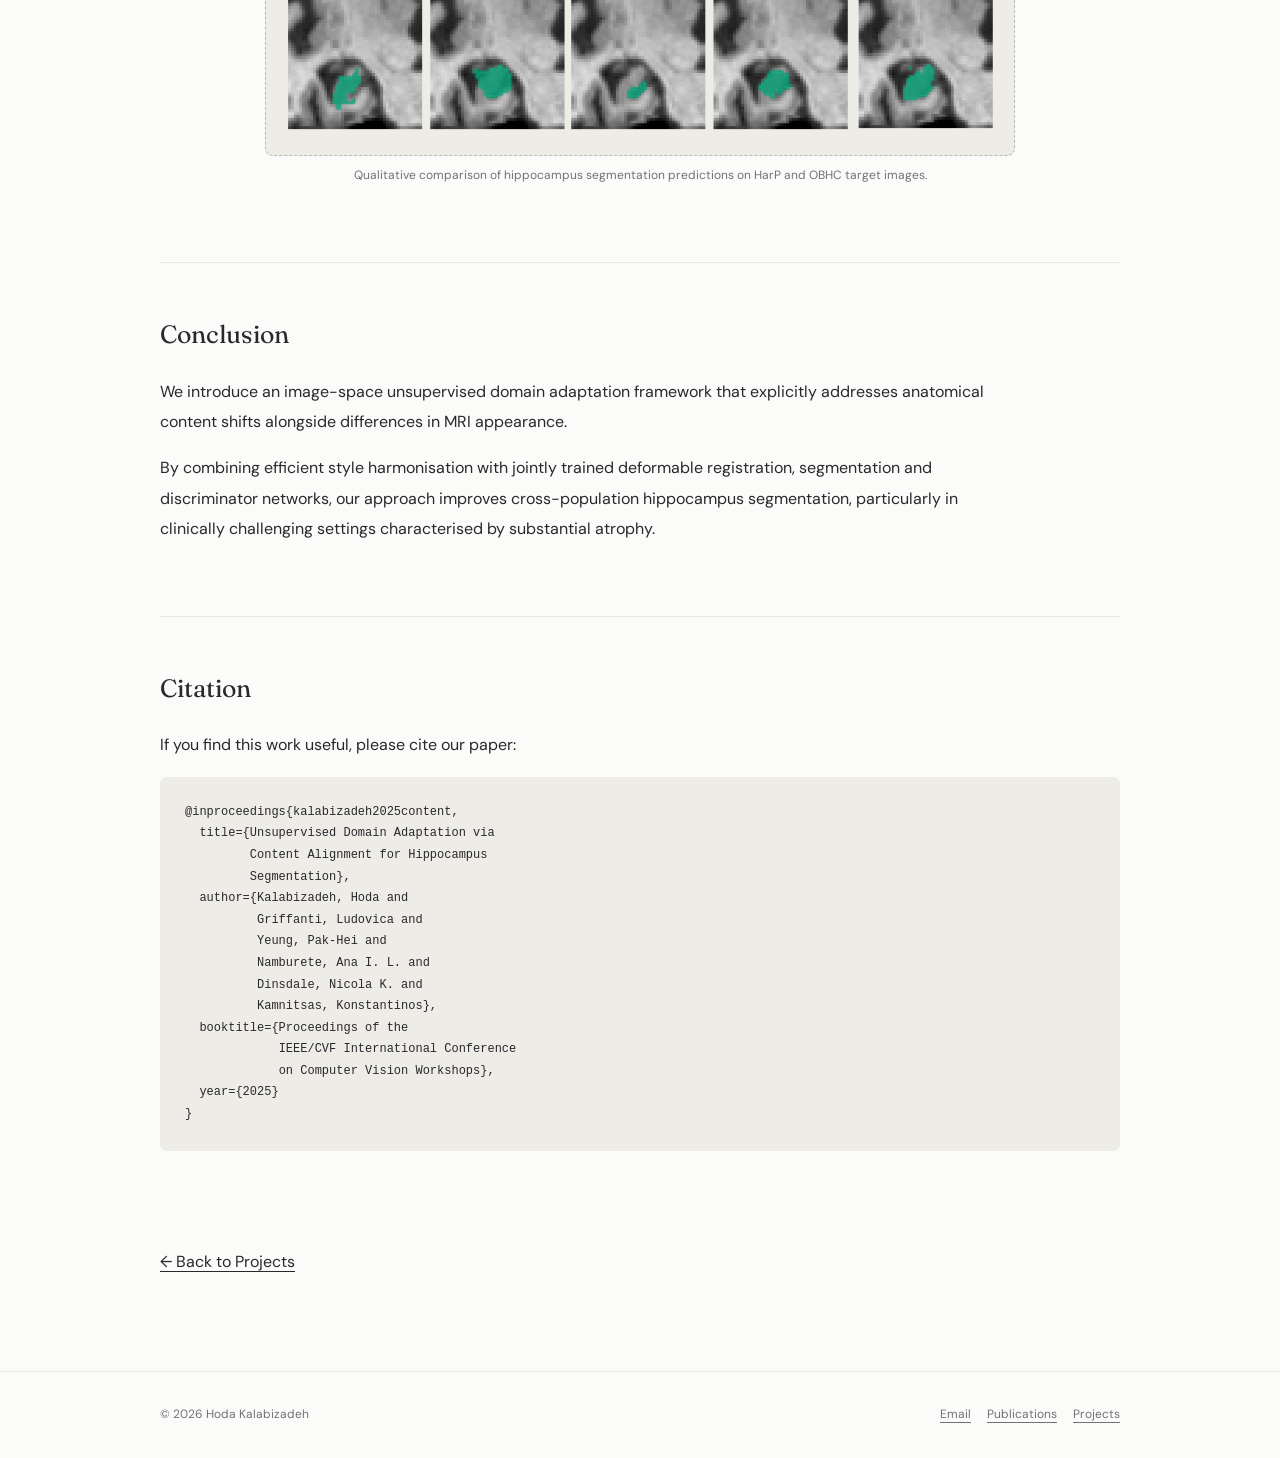
==== commit f403a987: "Update index.html" ====
--- a/projects/content-alignment/index.html
+++ b/projects/content-alignment/index.html
@@ -441,7 +441,7 @@
         </a>
 
         <a href="https://github.com/hodakalabizadeh/content-alignment-uda">
-          Code
+          Code ↗
         </a>
 
         <a href="#citation">
